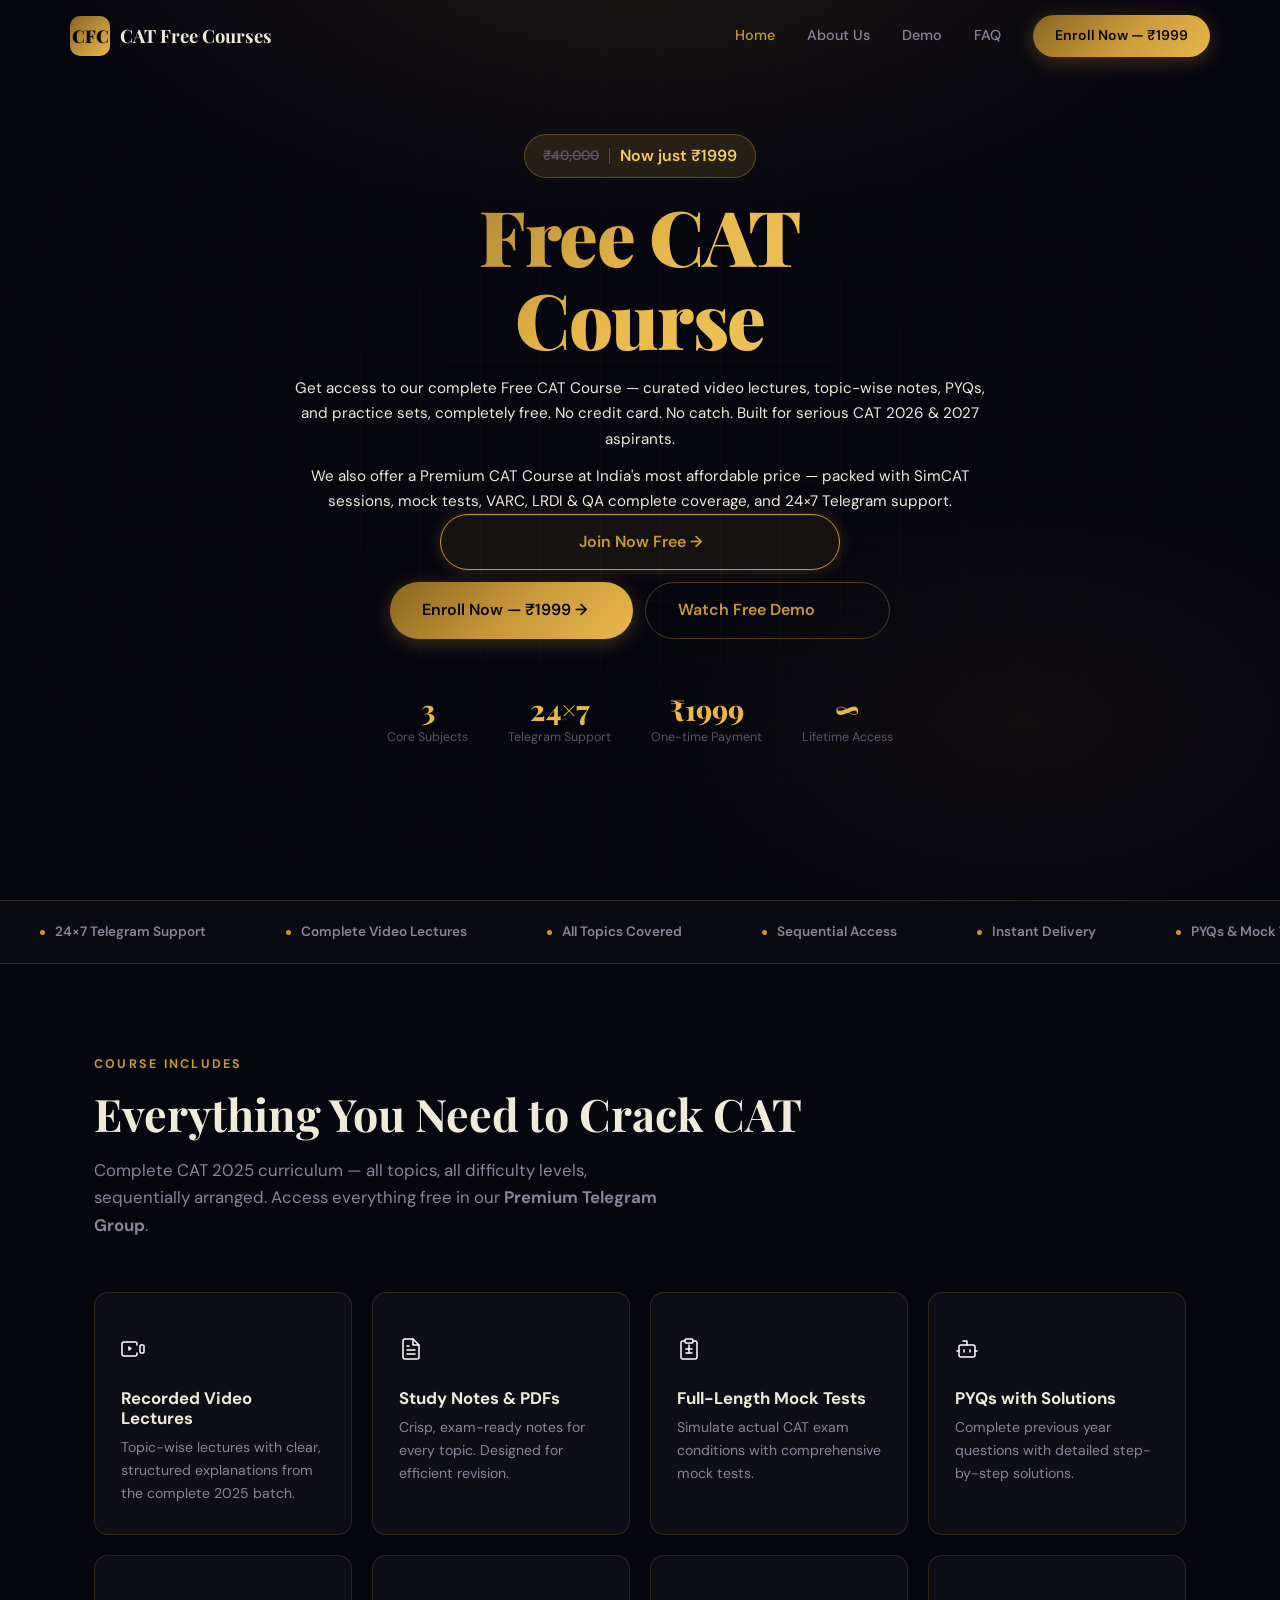
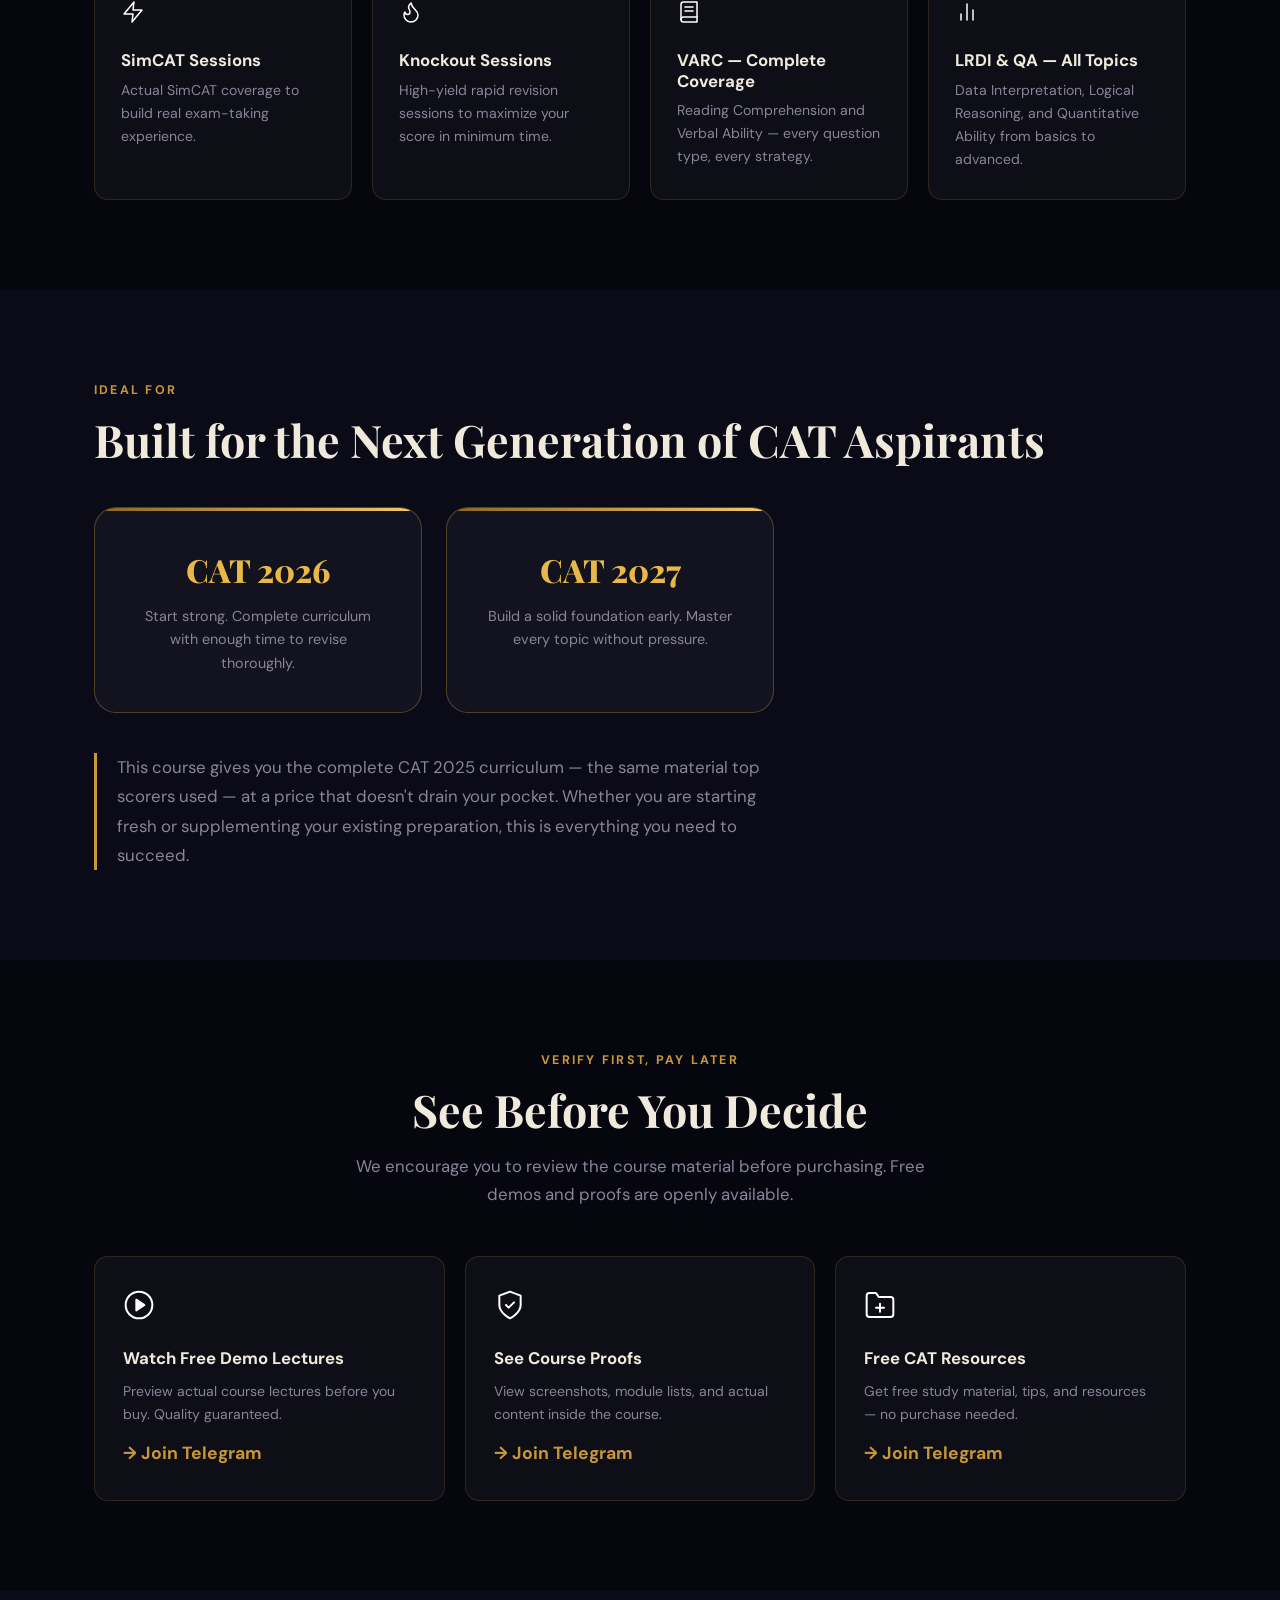
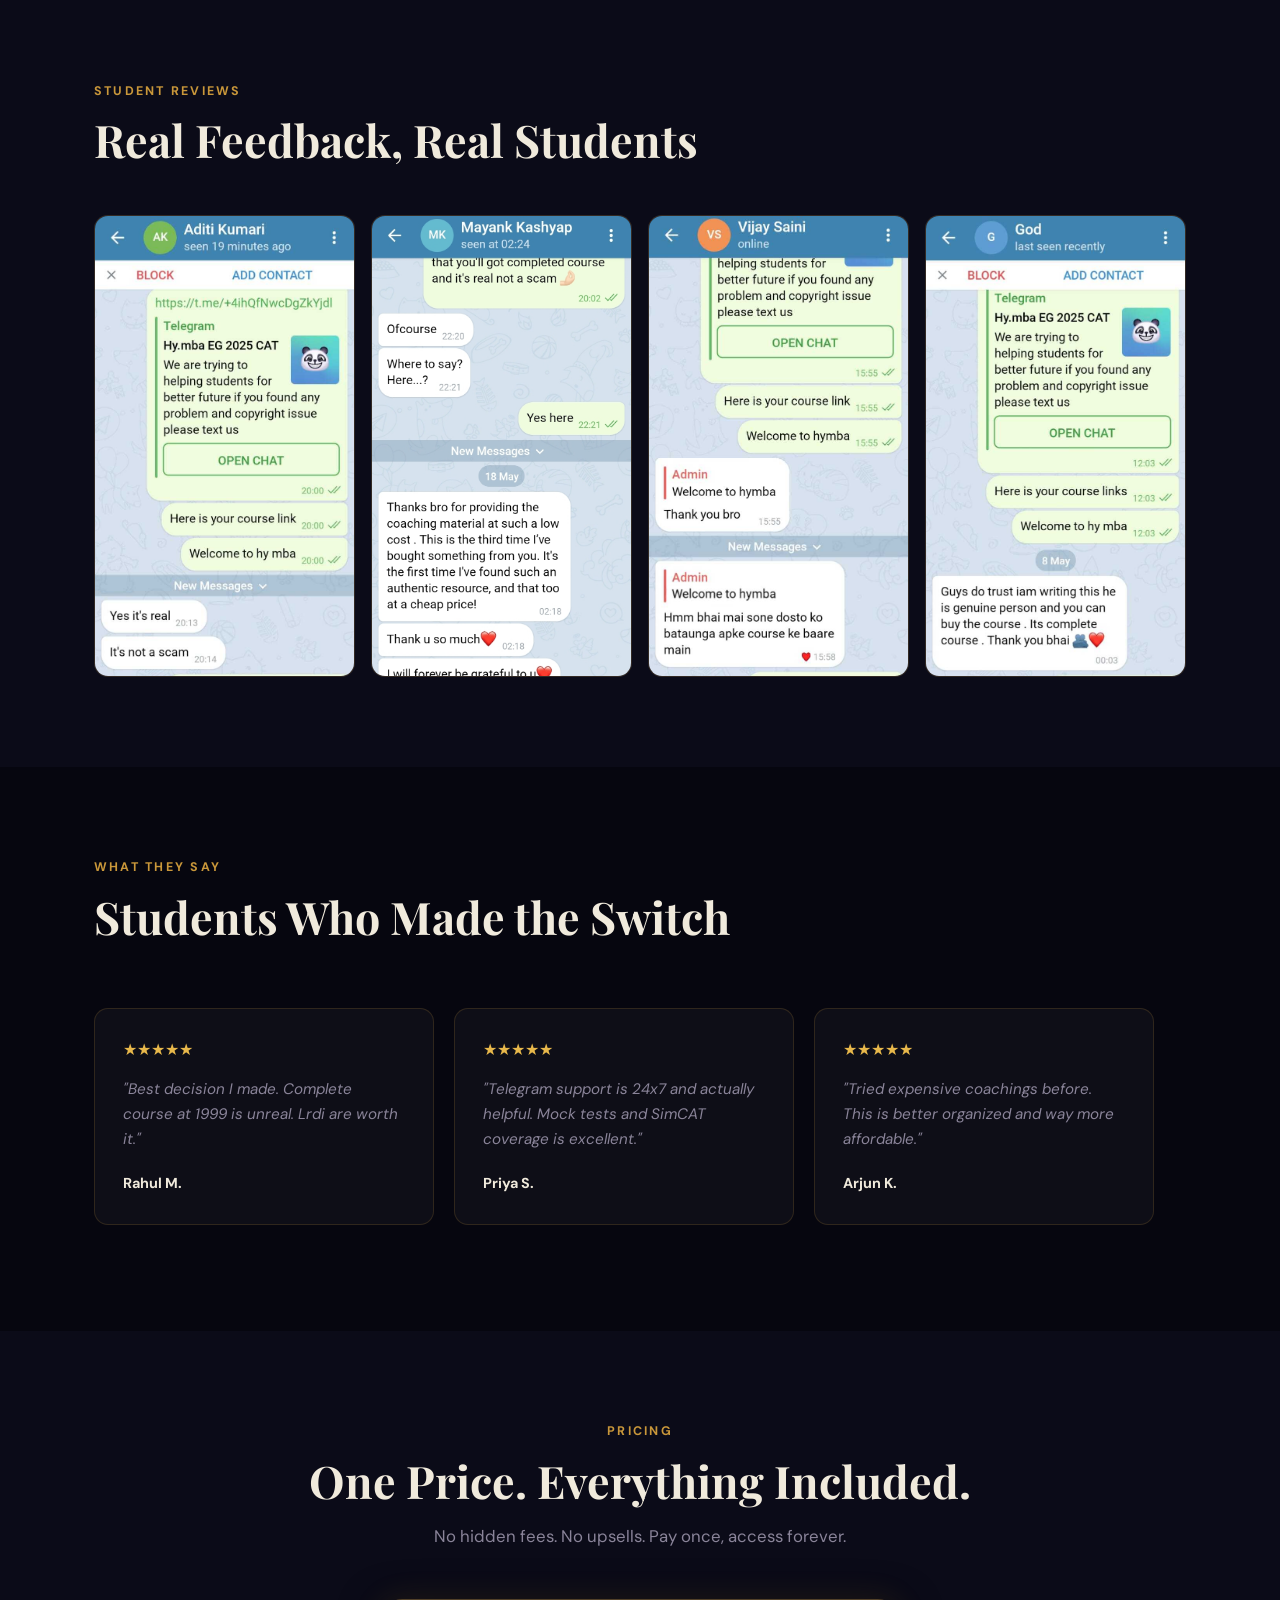
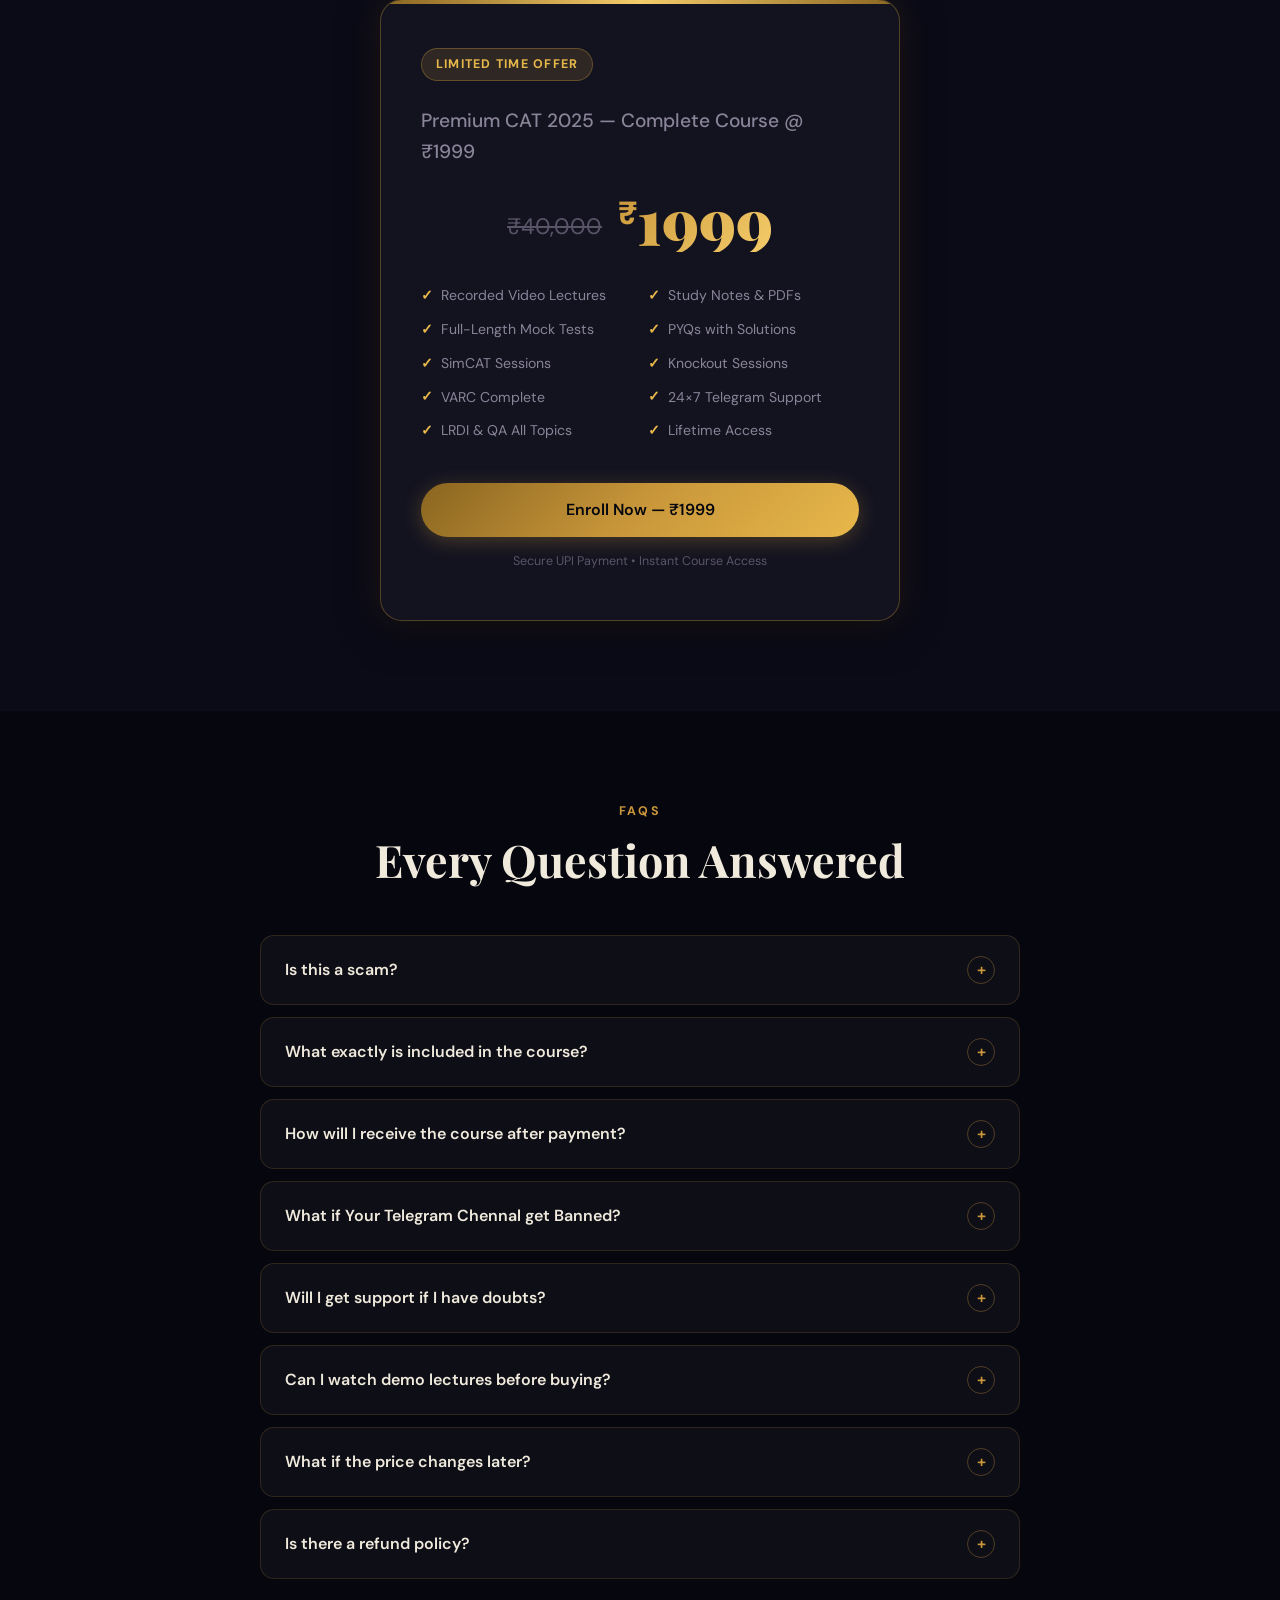
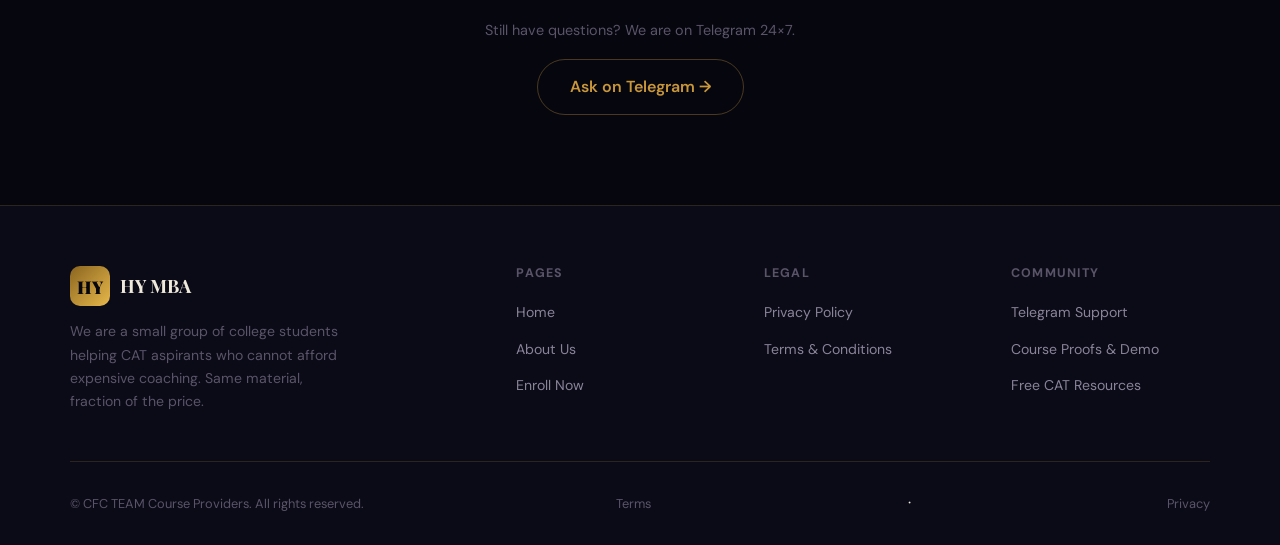
==== index.html @ cfd85786 "Fix mobile hero - center caption, add glow to Join button, fix cutoff - Center hero caption (Free CA" ====
<!DOCTYPE html>
<html lang="en">
<head>
  <meta charset="UTF-8">
  <meta name="viewport" content="width=device-width, initial-scale=1.0">
  <title>CAT Course — India's Most Affordable Elite CAT Prep</title>
  <meta name="description" content="Get the complete CAT 2025 course at just ₹1999. Best for CAT 2026 & 2027 aspirants. VARC, LRDI, QA, Mocks, SimCAT, PYQs — all included. 24×7 Telegram support.">
  <link rel="preconnect" href="https://fonts.googleapis.com">
  <link rel="preconnect" href="https://fonts.gstatic.com" crossorigin>
  <link href="https://fonts.googleapis.com/css2?family=DM+Sans:ital,opsz,wght@0,9..40,400;0,9..40,500;0,9..40,600;0,9..40,700;1,9..40,400&family=Playfair+Display:wght@400;600;700;800;900&display=swap" rel="stylesheet">
  <link rel="stylesheet" href="style.css">
  <script src="config.js"></script>
</head>
<body>

<!-- ===== HEADER ===== -->
<header id="site-header">
  <div class="header-inner">
    <a href="index.html" class="logo">
      <div class="logo-mark">CFC</div>
      <span class="logo-text">CAT Free Courses</span>
    </a>
    <nav class="site-nav">
      <a href="index.html" class="nav-link active">Home</a>
      <a href="about.html" class="nav-link">About Us</a>
      <a href="index.html#demo" class="nav-link">Demo</a>
      <a href="index.html#faq" class="nav-link">FAQ</a>
      <a href="checkout.html" class="btn btn-primary nav-enroll">Enroll Now — ₹1999</a>
    </nav>
    <div class="hamburger" id="hamburger">
      <span></span><span></span><span></span>
    </div>
  </div>
</header>

<!-- Mobile Menu -->
<div class="mobile-menu" id="mobile-menu">
  <a href="index.html" class="nav-link">Home</a>
  <a href="about.html" class="nav-link">About Us</a>
  <a href="index.html#demo" class="nav-link">Demo</a>
  <a href="index.html#faq" class="nav-link">FAQ</a>
  <a href="checkout.html" class="btn btn-primary" style="margin-top:8px">Enroll Now — ₹1999</a>
</div>

<!-- ===== HERO ===== -->
<section class="hero">
  <div class="hero-bg"></div>
  <div class="hero-grid"></div>
  <div class="container">
    <div class="hero-content">
      <div class="hero-badge">
        <span class="original">₹40,000</span>
        <span class="divider"></span>
        <span class="current">Now just ₹1999</span>
      </div>
      <h1 class="hero-title gold-text">Free CAT<br>Course</h1>
      <p class="hero-sub" style="max-width: 700px;">
        Get access to our complete Free CAT Course — curated video lectures, topic-wise notes, PYQs, and practice sets, completely free. No credit card. No catch. Built for serious CAT 2026 & 2027 aspirants.
      </p>
      <p class="hero-sub" style="margin-top: 12px; font-size: 0.95rem; max-width: 700px;">
        We also offer a Premium CAT Course at India's most affordable price — packed with SimCAT sessions, mock tests, VARC, LRDI & QA complete coverage, and 24×7 Telegram support.
      </p>
      <div class="hero-ctas" style="display: flex; flex-direction: column; gap: 12px; align-items: center;">
        <a href="https://t.me/freecatresourses" class="btn btn-ghost btn-large glow" style="width: 100%; max-width: 400px; display: block; text-align: center;">Join Now Free →</a>
        <div style="display: flex; gap: 12px; width: 100%; max-width: 500px; justify-content: center;">
          <a href="checkout.html" class="btn btn-primary" style="flex: 1; text-align: center;">Enroll Now — ₹1999 →</a>
          <a href="#demo" class="btn btn-ghost" style="flex: 1; text-align: center;">Watch Free Demo</a>
        </div>
      </div>
      <div class="hero-stats">
        <div class="stat-item">
          <span class="stat-num">3</span>
          <span class="stat-label">Core Subjects</span>
        </div>
        <div class="stat-item">
          <span class="stat-num">24×7</span>
          <span class="stat-label">Telegram Support</span>
        </div>
        <div class="stat-item">
          <span class="stat-num">₹1999</span>
          <span class="stat-label">One-time Payment</span>
        </div>
        <div class="stat-item">
          <span class="stat-num">∞</span>
          <span class="stat-label">Lifetime Access</span>
        </div>
      </div>
    </div>
  </div>
</section>

<!-- ===== TRUST BAR ===== -->
<div class="trust-bar">
  <div class="trust-track" id="trust-track">
    <!-- Filled by JS -->
  </div>
</div>

<!-- ===== WHAT YOU GET ===== -->
<section id="includes">
  <div class="container">
    <span class="section-eyebrow">Course Includes</span>
    <h2 class="section-title">Everything You Need to Crack CAT</h2>
    <p class="section-sub">Complete CAT 2025 curriculum — all topics, all difficulty levels, sequentially arranged. Access everything free in our <strong>Premium Telegram Group</strong>.</p>
    <div class="features-grid reveal">
      <div class="feature-card">
        <span class="feature-icon"><svg width="24" height="24" viewBox="0 0 24 24" fill="none" stroke="white" stroke-width="1.5" stroke-linecap="round" stroke-linejoin="round" style="vertical-align: middle; margin-right: 12px; margin-bottom: 2px;">
  <path d="M16 16v1a2 2 0 0 1-2 2H3a2 2 0 0 1-2-2V7a2 2 0 0 1 2-2h11a2 2 0 0 1 2 2v1" />
  <path d="M10 11.5 8 10V13L10 11.5Z" fill="white"/>
  <rect x="19" y="8" width="4" height="8" rx="1" fill="none" stroke="white" stroke-width="1.5"/>
</svg></span>
        <h3>Recorded Video Lectures</h3>
        <p>Topic-wise lectures with clear, structured explanations from the complete 2025 batch.</p>
      </div>
      <div class="feature-card">
        <span class="feature-icon"><svg width="24" height="24" viewBox="0 0 24 24" fill="none" stroke="white" stroke-width="1.5" stroke-linecap="round" stroke-linejoin="round" style="vertical-align: middle; margin-right: 12px; margin-bottom: 2px;">
  <path d="M14 2H6a2 2 0 0 0-2 2v16a2 2 0 0 0 2 2h12a2 2 0 0 0 2-2V8z" />
  <polyline points="14 2 14 8 20 8" />
  <line x1="16" y1="13" x2="8" y2="13" />
  <line x1="16" y1="17" x2="8" y2="17" />
  <polyline points="10 9 9 9 8 9" />
</svg></span>
        <h3>Study Notes & PDFs</h3>
        <p>Crisp, exam-ready notes for every topic. Designed for efficient revision.</p>
      </div>
      <div class="feature-card">
        <span class="feature-icon"><svg width="24" height="24" viewBox="0 0 24 24" fill="none" stroke="white" stroke-width="1.5" stroke-linecap="round" stroke-linejoin="round" style="vertical-align: middle; margin-right: 12px; margin-bottom: 2px;">
  <rect x="8" y="2" width="8" height="4" rx="1" stroke-width="1.5"/>
  <path d="M16 4h2a2 2 0 0 1 2 2v14a2 2 0 0 1-2 2H6a2 2 0 0 1-2-2V6a2 2 0 0 1 2-2h2" stroke-width="1.5"/>
  <path d="M9 12h6" stroke-width="1.5"/>
  <path d="M9 16h6" stroke-width="1.5"/>
  <path d="M12 8v8" stroke-width="1.5"/>
</svg></span>
        <h3>Full-Length Mock Tests</h3>
        <p>Simulate actual CAT exam conditions with comprehensive mock tests.</p>
      </div>
      <div class="feature-card">
        <span class="feature-icon"><svg width="24" height="24" viewBox="0 0 24 24" fill="none" stroke="white" stroke-width="1.5" stroke-linecap="round" stroke-linejoin="round" style="vertical-align: middle; margin-right: 12px; margin-bottom: 2px;">
  <path d="M12 8V4H8" />
  <rect width="16" height="12" x="4" y="8" rx="2" />
  <path d="M2 14h2" />
  <path d="M20 14h2" />
  <path d="M15 13v2" />
  <path d="M9 13v2" />
</svg></span>
        <h3>PYQs with Solutions</h3>
        <p>Complete previous year questions with detailed step-by-step solutions.</p>
      </div>
      <div class="feature-card">
        <span class="feature-icon"><svg width="24" height="24" viewBox="0 0 24 24" fill="none" stroke="white" stroke-width="1.5" stroke-linecap="round" stroke-linejoin="round" style="vertical-align: middle; margin-right: 12px; margin-bottom: 2px;">
  <path d="M13 2L3 14h9l-1 8 10-12h-9l1-8z" />
</svg></span>
        <h3>SimCAT Sessions</h3>
        <p>Actual SimCAT coverage to build real exam-taking experience.</p>
      </div>
      <div class="feature-card">
        <span class="feature-icon"><svg width="24" height="24" viewBox="0 0 24 24" fill="none" stroke="white" stroke-width="1.5" stroke-linecap="round" stroke-linejoin="round" style="vertical-align: middle; margin-right: 12px; margin-bottom: 2px;">
  <path d="M8.5 14.5A2.5 2.5 0 0 0 11 12c0-1.38-.5-2-1-3-1.072-2.143-.224-4.054 2-6 .5 2.5 2 4.5 4 6.5 2 2 3 3.5 3 5.5a7 7 0 1 1-14 0c0-1.153.433-2.294 1-3a2.5 2.5 0 0 0 2.5 2.5z" />
</svg></span>
        <h3>Knockout Sessions</h3>
        <p>High-yield rapid revision sessions to maximize your score in minimum time.</p>
      </div>
      <div class="feature-card">
        <span class="feature-icon"><svg width="24" height="24" viewBox="0 0 24 24" fill="none" stroke="white" stroke-width="1.5" stroke-linecap="round" stroke-linejoin="round" style="vertical-align: middle; margin-right: 12px; margin-bottom: 2px;">
  <path d="M4 19.5A2.5 2.5 0 0 1 6.5 17H20" />
  <path d="M6.5 2H20v20H6.5A2.5 2.5 0 0 1 4 19.5v-15A2.5 2.5 0 0 1 6.5 2z" />
  <path d="M8 7h8" />
  <path d="M8 11h8" />
</svg></span>
        <h3>VARC — Complete Coverage</h3>
        <p>Reading Comprehension and Verbal Ability — every question type, every strategy.</p>
      </div>
      <div class="feature-card">
        <span class="feature-icon"><svg width="24" height="24" viewBox="0 0 24 24" fill="none" stroke="white" stroke-width="1.5" stroke-linecap="round" stroke-linejoin="round" style="vertical-align: middle; margin-right: 12px; margin-bottom: 2px;">
  <line x1="18" y1="20" x2="18" y2="10" />
  <line x1="12" y1="20" x2="12" y2="4" />
  <line x1="6" y1="20" x2="6" y2="14" />
</svg></span>
        <h3>LRDI & QA — All Topics</h3>
        <p>Data Interpretation, Logical Reasoning, and Quantitative Ability from basics to advanced.</p>
      </div>
    </div>
  </div>
</section>

<!-- ===== WHO IS THIS FOR ===== -->
<section id="who" style="background: var(--bg-secondary);">
  <div class="container">
    <span class="section-eyebrow">Ideal For</span>
    <h2 class="section-title">Built for the Next Generation of CAT Aspirants</h2>
    <div class="target-cards reveal">
      <div class="target-card">
        <span class="target-year">CAT 2026</span>
        <p>Start strong. Complete curriculum with enough time to revise thoroughly.</p>
      </div>
      <div class="target-card">
        <span class="target-year">CAT 2027</span>
        <p>Build a solid foundation early. Master every topic without pressure.</p>
      </div>
    </div>
    <p class="target-note">
      This course gives you the complete CAT 2025 curriculum — the same material top scorers used — at a price that doesn't drain your pocket. Whether you are starting fresh or supplementing your existing preparation, this is everything you need to succeed.
    </p>
  </div>
</section>

<!-- ===== DEMO & PROOF ===== -->
<section id="demo">
  <div class="container">
    <div class="section-center">
      <span class="section-eyebrow">Verify First, Pay Later</span>
      <h2 class="section-title">See Before You Decide</h2>
      <p class="section-sub">We encourage you to review the course material before purchasing. Free demos and proofs are openly available.</p>
    </div>
    <div class="demo-grid reveal" id="demo-grid">
      <!-- Filled by JS -->
    </div>
  </div>
</section>

<!-- ===== STUDENT REVIEWS (SCREENSHOTS) ===== -->
<section id="reviews" style="background: var(--bg-secondary);">
  <div class="container">
    <span class="section-eyebrow">Student Reviews</span>
    <h2 class="section-title">Real Feedback, Real Students</h2>
    <div class="reviews-grid" id="reviews-grid">
      <!-- Filled by JS -->
    </div>
  </div>
</section>

<!-- ===== TESTIMONIALS ===== -->
<section id="testimonials">
  <div class="container">
    <span class="section-eyebrow">What They Say</span>
    <h2 class="section-title">Students Who Made the Switch</h2>
    <div class="testimonials-scroll" id="testimonials-scroll">
      <!-- Filled by JS -->
    </div>
  </div>
</section>

<!-- ===== PRICING ===== -->
<section id="pricing" style="background: var(--bg-secondary);">
  <div class="container">
    <div class="section-center">
      <span class="section-eyebrow">Pricing</span>
      <h2 class="section-title">One Price. Everything Included.</h2>
      <p class="section-sub">No hidden fees. No upsells. Pay once, access forever.</p>
    </div>
    <div class="pricing-wrap reveal">
      <div class="pricing-card">
        <div class="pricing-badge-top">Limited Time Offer</div>
        <p class="pricing-name">Premium CAT 2025 — Complete Course @ ₹1999</p>
        <div class="price-block">
          <span class="price-original">₹40,000</span>
          <span class="price-current"><span class="price-sup">₹</span>1999</span>
        </div>
        <ul class="pricing-checklist">
          <li><span class="check-icon">✓</span> Recorded Video Lectures</li>
          <li><span class="check-icon">✓</span> Study Notes & PDFs</li>
          <li><span class="check-icon">✓</span> Full-Length Mock Tests</li>
          <li><span class="check-icon">✓</span> PYQs with Solutions</li>
          <li><span class="check-icon">✓</span> SimCAT Sessions</li>
          <li><span class="check-icon">✓</span> Knockout Sessions</li>
          <li><span class="check-icon">✓</span> VARC Complete</li>
          <li><span class="check-icon">✓</span> 24×7 Telegram Support</li>
          <li><span class="check-icon">✓</span> LRDI & QA All Topics</li>
          <li><span class="check-icon">✓</span> Lifetime Access</li>
        </ul>
        <a href="checkout.html" class="btn btn-primary btn-full" style="margin-top:8px;">Enroll Now — ₹1999</a>
        <p style="font-size:0.78rem;color:var(--text-muted);text-align:center;margin-top:14px;">Secure UPI Payment • Instant Course Access</p>
      </div>
    </div>
  </div>
</section>

<!-- ===== FAQs ===== -->
<section id="faq">
  <div class="container">
    <div class="section-center" style="margin-bottom:0">
      <span class="section-eyebrow">FAQs</span>
      <h2 class="section-title">Every Question Answered</h2>
    </div>
    <div class="faq-list" id="faq-list">
      <!-- Filled by JS -->
    </div>
    <div style="text-align:center;margin-top:40px;">
      <p style="color:var(--text-muted);font-size:0.9rem;margin-bottom:16px;">Still have questions? We are on Telegram 24×7.</p>
      <a href="" id="footer-tg-link" class="btn btn-ghost">Ask on Telegram →</a>
    </div>
  </div>
</section>

<!-- ===== FOOTER ===== -->
<footer id="site-footer">
  <div class="footer-inner">
    <div class="footer-grid">
      <div class="footer-brand">
        <a href="index.html" class="logo" style="margin-bottom:14px;">
          <div class="logo-mark">HY</div>
          <span class="logo-text">HY MBA</span>
        </a>
        <p>We are a small group of college students helping CAT aspirants who cannot afford expensive coaching. Same material, fraction of the price.</p>
      </div>
      <div class="footer-col">
        <h4>Pages</h4>
        <ul>
          <li><a href="index.html">Home</a></li>
          <li><a href="about.html">About Us</a></li>
          <li><a href="checkout.html">Enroll Now</a></li>
        </ul>
      </div>
      <div class="footer-col">
        <h4>Legal</h4>
        <ul>
          <li><a href="privacy.html">Privacy Policy</a></li>
          <li><a href="terms.html">Terms & Conditions</a></li>
        </ul>
      </div>
      <div class="footer-col">
        <h4>Community</h4>
        <ul>
          <li><a id="f-tg-main" href="#">Telegram Support</a></li>
          <li><a id="f-tg-demo" href="#">Course Proofs & Demo</a></li>
          <li><a id="f-tg-free" href="#">Free CAT Resources</a></li>
        </ul>
      </div>
    </div>
    <div class="footer-bottom">
      <p>© CFC TEAM Course Providers. All rights reserved.</p>
      <a href="terms.html">Terms</a> &nbsp;·&nbsp; <a href="privacy.html">Privacy</a>
    </div>
  </div>
</footer>

<script>
// ===== HEADER SCROLL =====
const header = document.getElementById('site-header');
window.addEventListener('scroll', () => {
  header.classList.toggle('scrolled', window.scrollY > 40);
});

// ===== HAMBURGER =====
const hamburger = document.getElementById('hamburger');
const mobileMenu = document.getElementById('mobile-menu');
hamburger.addEventListener('click', () => {
  mobileMenu.classList.toggle('open');
});
mobileMenu.querySelectorAll('a').forEach(a => {
  a.addEventListener('click', () => mobileMenu.classList.remove('open'));
});

// ===== TRUST BAR =====
const trustItems = [
  '24×7 Telegram Support',
  'Complete Video Lectures',
  'All Topics Covered',
  'Sequential Access',
  'Instant Delivery',
  'PYQs & Mock Tests',
  'SimCAT & Knockout Sessions',
  'VARC + LRDI + QA',
  'Lifetime Access'
];
const track = document.getElementById('trust-track');
const doubled = [...trustItems, ...trustItems];
doubled.forEach(t => {
  const el = document.createElement('div');
  el.className = 'trust-item';
  el.innerHTML = `<span class="dot"></span>${t}`;
  track.appendChild(el);
});

// ===== DEMO CARDS =====
const demoData = [
  { icon: `<svg width="32" height="32" viewBox="0 0 24 24" fill="none" stroke="white" stroke-width="1.5" stroke-linecap="round" stroke-linejoin="round" style="display: block; margin: 0 auto 15px;">
             <circle cx="12" cy="12" r="10" />
             <polygon points="10 8 16 12 10 16 10 8" fill="white" />
           </svg>`, title: 'Watch Free Demo Lectures', desc: 'Preview actual course lectures before you buy. Quality guaranteed.', link: CONFIG.links.telegram_demo_proofs },
  { icon: `<svg width="32" height="32" viewBox="0 0 24 24" fill="none" stroke="white" stroke-width="1.5" stroke-linecap="round" stroke-linejoin="round" style="display: block; margin: 0 auto 15px;">
             <path d="M12 22s8-4 8-10V5l-8-3-8 3v7c0 6 8 10 8 10z" />
             <path d="m9 12 2 2 4-4" />
           </svg>`, title: 'See Course Proofs', desc: 'View screenshots, module lists, and actual content inside the course.', link: CONFIG.links.telegram_demo_proofs },
  { icon: `<svg width="32" height="32" viewBox="0 0 24 24" fill="none" stroke="white" stroke-width="1.5" stroke-linecap="round" stroke-linejoin="round" style="display: block; margin: 0 auto 15px;">
             <path d="M22 19a2 2 0 0 1-2 2H4a2 2 0 0 1-2-2V5a2 2 0 0 1 2-2h5l2 3h9a2 2 0 0 1 2 2z" />
             <line x1="12" y1="11" x2="12" y2="17" />
             <line x1="9" y1="14" x2="15" y2="14" />
           </svg>`, title: 'Free CAT Resources', desc: 'Get free study material, tips, and resources — no purchase needed.', link: CONFIG.links.free_resources }
];
const demoGrid = document.getElementById('demo-grid');
demoData.forEach(d => {
  const el = document.createElement('a');
  el.className = 'demo-card';
  el.href = d.link;
  el.target = '_blank';
  el.rel = 'noopener';
  el.innerHTML = `
    <span class="demo-icon">${d.icon}</span>
    <h3>${d.title}</h3>
    <p>${d.desc}</p>
    <span class="demo-arrow">→ Join Telegram</span>
  `;
  demoGrid.appendChild(el);
});

// ===== REVIEW SCREENSHOTS =====
const reviewsGrid = document.getElementById('reviews-grid');
if (CONFIG.review_images && CONFIG.review_images.length > 0) {
  CONFIG.review_images.forEach((img, i) => {
    const card = document.createElement('div');
    card.className = 'review-card';
    card.innerHTML = `
      <img src="${CONFIG.reviews_folder}${img}" alt="Student Review ${i+1}" loading="lazy">
      <div class="review-meta">
        <span>${CONFIG.testimonials[i] ? CONFIG.testimonials[i].name : 'Student'}</span>
        <span class="stars">★★★★★</span>
      </div>
    `;
    reviewsGrid.appendChild(card);
  });
} else {
  reviewsGrid.innerHTML = `
    <div class="reviews-placeholder">
      <p style="font-size:2rem;margin-bottom:12px;">📸</p>
      <p>Student reviews coming soon.</p>
      <p style="margin-top:8px;">Check our <a href="${CONFIG.links.telegram_main}" target="_blank">Telegram channel</a> for live feedback.</p>
    </div>
  `;
}

// ===== TESTIMONIALS =====
const tScroll = document.getElementById('testimonials-scroll');
CONFIG.testimonials.forEach(t => {
  const stars = '★'.repeat(t.stars) + '☆'.repeat(5 - t.stars);
  const card = document.createElement('div');
  card.className = 'testimonial-card';
  card.innerHTML = `
    <div class="t-stars">${stars}</div>
    <p class="t-text">"${t.text}"</p>
    <p class="t-name">${t.name}</p>
  `;
  tScroll.appendChild(card);
});

// ===== FAQs =====
const faqList = document.getElementById('faq-list');
CONFIG.faqs.forEach(f => {
  const item = document.createElement('div');
  item.className = 'faq-item reveal';
  item.innerHTML = `
    <div class="faq-q">
      <span>${f.q}</span>
      <span class="faq-toggle">+</span>
    </div>
    <div class="faq-a"><div class="faq-a-inner">${f.a}</div></div>
  `;
  item.querySelector('.faq-q').addEventListener('click', () => {
    const wasOpen = item.classList.contains('open');
    document.querySelectorAll('.faq-item').forEach(i => i.classList.remove('open'));
    if (!wasOpen) item.classList.add('open');
  });
  faqList.appendChild(item);
});

// ===== LINKS FROM CONFIG =====
document.getElementById('footer-tg-link').href = CONFIG.links.telegram_admin;
document.getElementById('f-tg-main').href = CONFIG.links.telegram_admin;
document.getElementById('f-tg-demo').href = CONFIG.links.telegram_demo_proofs;
document.getElementById('f-tg-free').href = CONFIG.links.free_resources;

// ===== SCROLL REVEAL =====
const observer = new IntersectionObserver(entries => {
  entries.forEach(e => { if (e.isIntersecting) e.target.classList.add('visible'); });
}, { threshold: 0.1 });
document.querySelectorAll('.reveal').forEach(el => observer.observe(el));
</script>
</body>
</html>
---- style.css ----
/* ============================================
   ELITES GRID CAT COURSE - PREMIUM STYLESHEET
   ============================================ */

/* --- DESIGN TOKENS --- */
:root {
  --bg-primary: #06060f;
  --bg-secondary: #0b0b18;
  --bg-card: rgba(255, 255, 255, 0.035);
  --bg-card-hover: rgba(255, 255, 255, 0.06);
  --gold: #c9973a;
  --gold-light: #e8b84b;
  --gold-bright: #f5cc6a;
  --gold-dark: #8a6520;
  --gold-dim: rgba(201, 151, 58, 0.15);
  --text-primary: #f0eadc;
  --text-secondary: #8a8499;
  --text-muted: #5a5468;
  --border: rgba(201, 151, 58, 0.18);
  --border-strong: rgba(201, 151, 58, 0.35);
  --success: #4ade80;
  --danger: #f87171;
  --radius: 14px;
  --radius-sm: 8px;
  --radius-lg: 22px;
  --shadow: 0 8px 40px rgba(0, 0, 0, 0.5);
  --shadow-gold: 0 0 30px rgba(201, 151, 58, 0.15);
  --transition: all 0.3s cubic-bezier(0.4, 0, 0.2, 1);
}

/* --- RESET & BASE --- */
*, *::before, *::after { box-sizing: border-box; margin: 0; padding: 0; }

html { scroll-behavior: smooth; font-size: 16px; overflow-x: hidden; max-width: 100%; }

body {
  font-family: 'DM Sans', sans-serif;
  background-color: var(--bg-primary);
  color: var(--text-primary);
  line-height: 1.65;
  min-height: 100vh;
  overflow-x: hidden;
  max-width: 100%;
}

a { color: var(--gold); text-decoration: none; transition: var(--transition); }
a:hover { color: var(--gold-bright); }

img { max-width: 100%; height: auto; display: block; }

ul { list-style: none; }

/* --- TYPOGRAPHY --- */
h1, h2, h3, h4 {
  font-family: 'Playfair Display', serif;
  line-height: 1.2;
  color: var(--text-primary);
}

h1 { font-size: clamp(1.8rem, 5vw, 4.5rem); font-weight: 800; }
h2 { font-size: clamp(1.8rem, 4vw, 3rem); font-weight: 700; }
h3 { font-size: clamp(1.2rem, 2.5vw, 1.6rem); font-weight: 600; }

.gold-text {
  background: linear-gradient(135deg, var(--gold-dark), var(--gold-light), var(--gold-bright));
  -webkit-background-clip: text;
  -webkit-text-fill-color: transparent;
  background-clip: text;
}

/* --- LAYOUT --- */
.container {
  max-width: 1140px;
  margin: 0 auto;
  padding: 0 24px;
}

section { padding: 90px 0; }

/* --- BUTTONS --- */
.btn {
  display: inline-flex;
  align-items: center;
  gap: 8px;
  padding: 14px 32px;
  border-radius: 50px;
  font-family: 'DM Sans', sans-serif;
  font-size: 1rem;
  font-weight: 600;
  cursor: pointer;
  border: none;
  transition: var(--transition);
  text-decoration: none;
  white-space: nowrap;
}

.btn-primary {
  background: linear-gradient(135deg, var(--gold-dark), var(--gold), var(--gold-light));
  color: #06060f;
  box-shadow: 0 4px 20px rgba(201, 151, 58, 0.3);
}
.btn-primary:hover {
  transform: translateY(-2px);
  box-shadow: 0 8px 30px rgba(201, 151, 58, 0.5);
  color: #06060f;
}

.btn-ghost {
  background: transparent;
  color: var(--gold);
  border: 1.5px solid var(--border-strong);
}
.btn-ghost:hover {
  background: var(--gold-dim);
  border-color: var(--gold);
  color: var(--gold-light);
  transform: translateY(-2px);
}

.btn-ghost.glow {
  background: rgba(201, 151, 58, 0.08);
  border: 1.5px solid var(--gold);
  box-shadow: 0 0 15px rgba(201, 151, 58, 0.25);
}
.btn-ghost.glow:hover {
  background: rgba(201, 151, 58, 0.15);
  box-shadow: 0 0 25px rgba(201, 151, 58, 0.4);
  transform: translateY(-2px);
}

.btn-full { width: 100%; justify-content: center; }

/* --- GLASS CARD --- */
.glass {
  background: var(--bg-card);
  border: 1px solid var(--border);
  backdrop-filter: blur(12px);
  -webkit-backdrop-filter: blur(12px);
  border-radius: var(--radius);
  transition: var(--transition);
}
.glass:hover {
  background: var(--bg-card-hover);
  border-color: var(--border-strong);
  box-shadow: var(--shadow-gold);
}

/* --- SECTION LABELS --- */
.section-eyebrow {
  font-size: 0.78rem;
  font-weight: 700;
  letter-spacing: 0.18em;
  text-transform: uppercase;
  color: var(--gold);
  margin-bottom: 12px;
  display: block;
}

.section-title {
  font-family: 'Playfair Display', serif;
  font-size: clamp(1.8rem, 4vw, 2.8rem);
  font-weight: 700;
  margin-bottom: 16px;
  color: var(--text-primary);
}

.section-sub {
  font-size: 1.05rem;
  color: var(--text-secondary);
  max-width: 580px;
}

.section-center { text-align: center; }
.section-center .section-sub { margin: 0 auto; }

/* ============ HEADER ============ */
#site-header {
  position: fixed;
  top: 0; left: 0; right: 0;
  z-index: 1000;
  padding: 0 24px;
  transition: var(--transition);
}

#site-header.scrolled {
  background: rgba(6, 6, 15, 0.92);
  backdrop-filter: blur(20px);
  border-bottom: 1px solid var(--border);
  padding: 0 24px;
}

.header-inner {
  max-width: 1140px;
  margin: 0 auto;
  display: flex;
  align-items: center;
  justify-content: space-between;
  height: 72px;
}

.logo {
  display: flex;
  align-items: center;
  gap: 10px;
  text-decoration: none;
}

.logo-mark {
  width: 40px;
  height: 40px;
  background: linear-gradient(135deg, var(--gold-dark), var(--gold-light));
  border-radius: 10px;
  display: flex;
  align-items: center;
  justify-content: center;
  font-family: 'Playfair Display', serif;
  font-weight: 900;
  font-size: 1.1rem;
  color: #06060f;
  flex-shrink: 0;
}

.logo-text {
  font-family: 'Playfair Display', serif;
  font-size: 1.15rem;
  font-weight: 700;
  color: var(--text-primary);
}

.site-nav {
  display: flex;
  align-items: center;
  gap: 32px;
}

.nav-link {
  font-size: 0.9rem;
  font-weight: 500;
  color: var(--text-secondary);
  transition: var(--transition);
}
.nav-link:hover { color: var(--text-primary); }
.nav-link.active { color: var(--gold); }

.nav-enroll {
  padding: 9px 22px;
  font-size: 0.88rem;
}

.hamburger {
  display: none;
  flex-direction: column;
  gap: 5px;
  cursor: pointer;
  padding: 4px;
}
.hamburger span {
  display: block;
  width: 24px;
  height: 2px;
  background: var(--text-primary);
  border-radius: 2px;
  transition: var(--transition);
}

.mobile-menu {
  display: none;
  position: fixed;
  inset: 72px 0 0 0;
  background: rgba(6, 6, 15, 0.98);
  backdrop-filter: blur(20px);
  z-index: 999;
  flex-direction: column;
  align-items: center;
  justify-content: center;
  gap: 32px;
}
.mobile-menu.open { display: flex; }
.mobile-menu .nav-link {
  font-size: 1.4rem;
  font-family: 'Playfair Display', serif;
  color: var(--text-primary);
}

/* ============ HERO ============ */
.hero {
  min-height: 100vh;
  display: flex;
  align-items: center;
  position: relative;
  overflow: hidden;
  padding-top: 72px;
}

.hero-bg {
  position: absolute;
  inset: 0;
  background:
    radial-gradient(ellipse 80% 60% at 50% -10%, rgba(201,151,58,0.12) 0%, transparent 60%),
    radial-gradient(ellipse 60% 50% at 80% 80%, rgba(201,151,58,0.06) 0%, transparent 50%);
}

.hero-grid {
  position: absolute;
  inset: 0;
  background-image:
    linear-gradient(rgba(201,151,58,0.04) 1px, transparent 1px),
    linear-gradient(90deg, rgba(201,151,58,0.04) 1px, transparent 1px);
  background-size: 60px 60px;
  mask-image: radial-gradient(ellipse 70% 70% at 50% 50%, black 20%, transparent 80%);
}

.hero-content {
  position: relative;
  z-index: 2;
  max-width: 760px;
  width: 100%;
  text-align: center;
}

.hero-badge {
  display: inline-flex;
  align-items: center;
  gap: 10px;
  padding: 8px 18px;
  background: var(--gold-dim);
  border: 1px solid var(--border-strong);
  border-radius: 50px;
  margin-bottom: 16px;
  font-size: 0.85rem;
  font-weight: 600;
}

.hero-badge .original { color: var(--text-muted); text-decoration: line-through; }
.hero-badge .current { color: var(--gold-bright); font-size: 1rem; }
.hero-badge .divider { width: 1px; height: 16px; background: var(--border-strong); }

.hero-title {
  font-size: clamp(1.6rem, 6vw, 5.5rem);
  font-weight: 900;
  line-height: 1.08;
  margin-bottom: 16px;
  letter-spacing: -0.02em;
}

.hero-sub {
  font-size: 0.95rem;
  max-width: 100%;
  overflow-wrap: break-word;
  word-wrap: break-word;
}

.hero-sub strong { color: var(--gold); font-weight: 600; }

.hero-ctas {
  display: flex;
  gap: 16px;
  flex-wrap: wrap;
  margin-bottom: 56px;
}

.hero-stats {
  display: flex;
  gap: 40px;
  flex-wrap: wrap;
  justify-content: center;
  align-items: center;
  width: 100%;
}

.stat-item { display: flex; flex-direction: column; align-items: center; text-align: center; }
.stat-num {
  font-family: 'Playfair Display', serif;
  font-size: 1.8rem;
  font-weight: 800;
  color: var(--gold-light);
  line-height: 1;
}
.stat-label { font-size: 0.78rem; color: var(--text-muted); margin-top: 4px; }

/* ============ TRUST BAR ============ */
.trust-bar {
  padding: 20px 0;
  border-top: 1px solid var(--border);
  border-bottom: 1px solid var(--border);
  background: rgba(255,255,255,0.015);
  overflow: hidden;
}

.trust-track {
  display: flex;
  gap: 0;
  animation: scroll-trust 25s linear infinite;
  width: max-content;
}

.trust-item {
  display: flex;
  align-items: center;
  gap: 10px;
  padding: 0 40px;
  font-size: 0.85rem;
  font-weight: 600;
  color: var(--text-secondary);
  white-space: nowrap;
}

.trust-item .dot {
  width: 5px;
  height: 5px;
  border-radius: 50%;
  background: var(--gold);
  flex-shrink: 0;
}

@keyframes scroll-trust {
  0% { transform: translateX(0); }
  100% { transform: translateX(-50%); }
}

/* ============ FEATURES / WHAT YOU GET ============ */
.features-grid {
  display: grid;
  grid-template-columns: repeat(auto-fit, minmax(240px, 1fr));
  gap: 20px;
  margin-top: 52px;
}

.feature-card {
  padding: 28px 26px;
  border-radius: var(--radius);
  background: var(--bg-card);
  border: 1px solid var(--border);
  transition: var(--transition);
}

.feature-card:hover {
  background: var(--bg-card-hover);
  border-color: var(--border-strong);
  transform: translateY(-4px);
  box-shadow: var(--shadow-gold);
}

.feature-icon {
  font-size: 2rem;
  margin-bottom: 14px;
  display: block;
}

.feature-card h3 {
  font-size: 1.05rem;
  font-family: 'DM Sans', sans-serif;
  font-weight: 700;
  color: var(--text-primary);
  margin-bottom: 8px;
}

.feature-card p { font-size: 0.88rem; color: var(--text-secondary); }

/* ============ WHO IS THIS FOR ============ */
.target-section { background: var(--bg-secondary); }

.target-cards {
  display: grid;
  grid-template-columns: 1fr 1fr;
  gap: 24px;
  margin: 40px 0;
  max-width: 680px;
}

.target-card {
  padding: 36px;
  border-radius: var(--radius-lg);
  background: var(--bg-card);
  border: 1px solid var(--border-strong);
  text-align: center;
  position: relative;
  overflow: hidden;
}

.target-card::before {
  content: '';
  position: absolute;
  top: 0; left: 0; right: 0;
  height: 3px;
  background: linear-gradient(90deg, var(--gold-dark), var(--gold-bright));
}

.target-year {
  font-family: 'Playfair Display', serif;
  font-size: 2rem;
  font-weight: 800;
  color: var(--gold-light);
  display: block;
  margin-bottom: 8px;
}

.target-card p { font-size: 0.9rem; color: var(--text-secondary); }

.target-note {
  font-size: 1.05rem;
  color: var(--text-secondary);
  line-height: 1.75;
  max-width: 680px;
  border-left: 3px solid var(--gold);
  padding-left: 20px;
}

/* ============ DEMO & PROOF ============ */
.demo-grid {
  display: grid;
  grid-template-columns: repeat(auto-fit, minmax(260px, 1fr));
  gap: 20px;
  margin-top: 48px;
}

.demo-card {
  padding: 32px 28px;
  border-radius: var(--radius);
  background: var(--bg-card);
  border: 1px solid var(--border);
  display: flex;
  flex-direction: column;
  align-items: flex-start;
  gap: 12px;
  transition: var(--transition);
  text-decoration: none;
}

.demo-card:hover {
  background: var(--gold-dim);
  border-color: var(--gold);
  transform: translateY(-4px);
  box-shadow: var(--shadow-gold);
}

.demo-icon { font-size: 2.2rem; }

.demo-card h3 {
  font-size: 1.05rem;
  font-family: 'DM Sans', sans-serif;
  font-weight: 700;
  color: var(--text-primary);
}

.demo-card p { font-size: 0.875rem; color: var(--text-secondary); }

.demo-arrow {
  margin-top: auto;
  color: var(--gold);
  font-size: 1.1rem;
  font-weight: 700;
}

/* ============ REVIEWS (SCREENSHOT GALLERY) ============ */
.reviews-section { background: var(--bg-secondary); }

.reviews-grid {
  display: grid;
  grid-template-columns: repeat(auto-fill, minmax(220px, 1fr));
  gap: 16px;
  margin-top: 48px;
}

.review-card {
  border-radius: var(--radius);
  overflow: hidden;
  border: 1px solid var(--border);
  background: var(--bg-card);
  transition: var(--transition);
}
.review-card:hover { transform: translateY(-4px); box-shadow: var(--shadow-gold); }

.review-card img {
  width: 100%;
  height: auto;
  aspect-ratio: 9 / 16;
  object-fit: cover;
  object-position: top;
  display: block;
}

.review-meta {
  display: none;
}

.review-meta span { font-size: 0.85rem; color: var(--text-secondary); font-weight: 500; }
.review-meta .stars { color: var(--gold-light); font-size: 0.8rem; }

.reviews-placeholder {
  grid-column: 1 / -1;
  text-align: center;
  padding: 60px 24px;
  border: 2px dashed var(--border);
  border-radius: var(--radius);
  color: var(--text-muted);
}
.reviews-placeholder a { color: var(--gold); }

/* ============ TESTIMONIALS ============ */
.testimonials-scroll {
  display: flex;
  gap: 20px;
  overflow-x: auto;
  padding: 48px 0 16px;
  scrollbar-width: none;
  -ms-overflow-style: none;
}
.testimonials-scroll::-webkit-scrollbar { display: none; }

.testimonial-card {
  min-width: 300px;
  max-width: 340px;
  padding: 28px;
  border-radius: var(--radius);
  background: var(--bg-card);
  border: 1px solid var(--border);
  flex-shrink: 0;
  transition: var(--transition);
}
.testimonial-card:hover { border-color: var(--border-strong); transform: translateY(-3px); }

.t-stars { color: var(--gold-light); font-size: 1rem; margin-bottom: 14px; }

.t-text {
  font-size: 0.95rem;
  color: var(--text-secondary);
  line-height: 1.65;
  margin-bottom: 20px;
  font-style: italic;
}

.t-name {
  font-weight: 700;
  font-size: 0.9rem;
  color: var(--text-primary);
}

/* ============ PRICING ============ */
.pricing-section {
  background: var(--bg-secondary);
  text-align: center;
}

.pricing-wrap {
  max-width: 520px;
  margin: 0 auto;
  margin-top: 48px;
}

.pricing-card {
  padding: 48px 40px;
  border-radius: var(--radius-lg);
  background: var(--bg-card);
  border: 1px solid var(--border-strong);
  position: relative;
  overflow: hidden;
  box-shadow: var(--shadow), var(--shadow-gold);
}

.pricing-card::before {
  content: '';
  position: absolute;
  top: 0; left: 0; right: 0;
  height: 4px;
  background: linear-gradient(90deg, var(--gold-dark), var(--gold-bright), var(--gold-dark));
}

.pricing-badge-top {
  display: inline-block;
  background: var(--gold-dim);
  border: 1px solid var(--border-strong);
  color: var(--gold-light);
  font-size: 0.78rem;
  font-weight: 700;
  letter-spacing: 0.1em;
  text-transform: uppercase;
  padding: 5px 14px;
  border-radius: 50px;
  margin-bottom: 24px;
}

.pricing-name {
  font-size: 1.2rem;
  color: var(--text-secondary);
  margin-bottom: 20px;
  font-family: 'DM Sans', sans-serif;
  font-weight: 500;
}

.price-block {
  display: flex;
  align-items: flex-end;
  justify-content: center;
  gap: 16px;
  margin-bottom: 32px;
}

.price-original {
  font-size: 1.4rem;
  color: var(--text-muted);
  text-decoration: line-through;
  font-family: 'DM Sans', sans-serif;
  font-weight: 400;
  padding-bottom: 6px;
}

.price-current {
  font-family: 'Playfair Display', serif;
  font-size: 4rem;
  font-weight: 900;
  line-height: 1;
  background: linear-gradient(135deg, var(--gold), var(--gold-bright));
  -webkit-background-clip: text;
  -webkit-text-fill-color: transparent;
  background-clip: text;
}

.price-sup { font-size: 2rem; font-family: 'DM Sans', sans-serif; vertical-align: super; }

.pricing-checklist {
  text-align: left;
  margin: 0 0 32px;
  display: grid;
  grid-template-columns: 1fr 1fr;
  gap: 10px 16px;
}

.pricing-checklist li {
  display: flex;
  align-items: center;
  gap: 8px;
  font-size: 0.88rem;
  color: var(--text-secondary);
}

.check-icon { color: var(--gold-light); font-size: 0.9rem; font-weight: 700; flex-shrink: 0; }

/* ============ FAQs ============ */
.faq-list {
  margin-top: 48px;
  display: flex;
  flex-direction: column;
  gap: 12px;
  max-width: 760px;
  margin-left: auto;
  margin-right: auto;
}

.faq-item {
  border: 1px solid var(--border);
  border-radius: var(--radius);
  background: var(--bg-card);
  overflow: hidden;
  transition: var(--transition);
}

.faq-item.open { border-color: var(--border-strong); background: var(--bg-card-hover); }

.faq-q {
  display: flex;
  justify-content: space-between;
  align-items: center;
  gap: 16px;
  padding: 20px 24px;
  cursor: pointer;
  font-weight: 600;
  font-size: 1rem;
  color: var(--text-primary);
  user-select: none;
}

.faq-q:hover { color: var(--gold-light); }

.faq-toggle {
  width: 28px;
  height: 28px;
  border-radius: 50%;
  border: 1.5px solid var(--border-strong);
  display: flex;
  align-items: center;
  justify-content: center;
  font-size: 1rem;
  color: var(--gold);
  flex-shrink: 0;
  transition: var(--transition);
}

.faq-item.open .faq-toggle { transform: rotate(45deg); background: var(--gold-dim); }

.faq-a {
  max-height: 0;
  overflow: hidden;
  transition: max-height 0.35s ease, padding 0.3s ease;
}

.faq-item.open .faq-a { max-height: 300px; }

.faq-a-inner {
  padding: 0 24px 20px;
  font-size: 0.93rem;
  color: var(--text-secondary);
  line-height: 1.7;
}

/* ============ CHECKOUT ============ */
.checkout-page {
  min-height: 100vh;
  padding: 120px 24px 80px;
}

.checkout-wrap {
  max-width: 640px;
  margin: 0 auto;
}

/* Stepper */
.stepper {
  display: flex;
  align-items: center;
  gap: 0;
  margin-bottom: 48px;
}

.step-node {
  display: flex;
  flex-direction: column;
  align-items: center;
  gap: 8px;
  position: relative;
}

.step-circle {
  width: 40px;
  height: 40px;
  border-radius: 50%;
  border: 2px solid var(--border);
  display: flex;
  align-items: center;
  justify-content: center;
  font-weight: 700;
  font-size: 0.9rem;
  color: var(--text-muted);
  background: var(--bg-primary);
  transition: var(--transition);
}

.step-node.active .step-circle {
  border-color: var(--gold);
  color: var(--gold);
  background: var(--gold-dim);
  box-shadow: 0 0 0 4px rgba(201,151,58,0.12);
}

.step-node.done .step-circle {
  border-color: var(--gold);
  background: var(--gold);
  color: #06060f;
}

.step-label {
  font-size: 0.75rem;
  font-weight: 600;
  color: var(--text-muted);
  white-space: nowrap;
}
.step-node.active .step-label { color: var(--gold); }
.step-node.done .step-label { color: var(--text-secondary); }

.step-line {
  flex: 1;
  height: 1px;
  background: var(--border);
  margin: 0 4px;
  margin-bottom: 24px;
}

.step-line.done { background: var(--gold); }

/* Checkout panels */
.checkout-panel { display: none; }
.checkout-panel.active { display: block; }

.panel-header { margin-bottom: 32px; }
.panel-header h2 { font-size: clamp(1.6rem, 3.5vw, 2.2rem); margin-bottom: 8px; }
.panel-header p { color: var(--text-secondary); font-size: 0.95rem; }

/* Course summary card */
.course-summary-card {
  padding: 32px;
  border-radius: var(--radius-lg);
  background: var(--bg-card);
  border: 1px solid var(--border-strong);
  margin-bottom: 28px;
}

.cs-price {
  display: flex;
  align-items: center;
  gap: 14px;
  margin: 18px 0 24px;
}

.cs-original {
  font-size: 1.1rem;
  color: var(--text-muted);
  text-decoration: line-through;
}

.cs-current {
  font-family: 'Playfair Display', serif;
  font-size: 2.4rem;
  font-weight: 900;
  color: var(--gold-light);
  line-height: 1;
}

.cs-list { display: flex; flex-direction: column; gap: 10px; }

.cs-list li {
  display: flex;
  align-items: center;
  gap: 10px;
  font-size: 0.9rem;
  color: var(--text-secondary);
}

.cs-list .ck { color: var(--gold-light); font-weight: 700; }

.course-meta {
  display: flex;
  flex-wrap: wrap;
  gap: 10px;
  margin-top: 20px;
  padding-top: 20px;
  border-top: 1px solid var(--border);
}

.meta-tag {
  padding: 5px 14px;
  border-radius: 50px;
  background: var(--gold-dim);
  border: 1px solid var(--border);
  font-size: 0.8rem;
  color: var(--gold-light);
  font-weight: 500;
}

/* Payment QR panel */
.qr-container {
  display: flex;
  flex-direction: column;
  align-items: center;
  gap: 20px;
  padding: 40px 32px;
  border-radius: var(--radius-lg);
  background: var(--bg-card);
  border: 1px solid var(--border-strong);
  margin-bottom: 28px;
}

.qr-box {
  padding: 16px;
  background: #fff;
  border-radius: 12px;
  box-shadow: 0 0 40px rgba(201,151,58,0.2);
}

.qr-box canvas, .qr-box img { display: block; }

.amount-tag {
  font-family: 'Playfair Display', serif;
  font-size: 2.2rem;
  font-weight: 800;
  color: var(--gold-light);
}

.upi-copy-row {
  display: flex;
  align-items: center;
  gap: 12px;
  background: rgba(255,255,255,0.04);
  border: 1px solid var(--border);
  border-radius: var(--radius-sm);
  padding: 10px 16px;
  width: 100%;
  max-width: 340px;
}

.upi-id-text {
  flex: 1;
  font-family: monospace;
  font-size: 1rem;
  color: var(--text-primary);
  font-weight: 600;
}

.copy-btn {
  padding: 6px 14px;
  border-radius: var(--radius-sm);
  background: var(--gold-dim);
  border: 1px solid var(--border-strong);
  color: var(--gold);
  font-size: 0.8rem;
  font-weight: 700;
  cursor: pointer;
  transition: var(--transition);
  font-family: 'DM Sans', sans-serif;
}
.copy-btn:hover { background: var(--gold); color: #06060f; }

/* Timer */
.timer-section {
  width: 100%;
  max-width: 340px;
  text-align: center;
}

.timer-label { font-size: 0.8rem; color: var(--text-muted); margin-bottom: 8px; font-weight: 600; letter-spacing: 0.05em; text-transform: uppercase; }

.timer-bar {
  height: 4px;
  background: rgba(255,255,255,0.06);
  border-radius: 4px;
  overflow: hidden;
  margin-bottom: 8px;
}

.timer-fill {
  height: 100%;
  background: linear-gradient(90deg, var(--gold-dark), var(--gold-light));
  border-radius: 4px;
  transition: width 1s linear, background 0.5s;
  width: 100%;
}

.timer-fill.warning { background: linear-gradient(90deg, #f97316, var(--danger)); }

.timer-display {
  font-family: 'DM Sans', sans-serif;
  font-size: 1.4rem;
  font-weight: 700;
  color: var(--gold-light);
  font-variant-numeric: tabular-nums;
}

.timer-display.warning { color: var(--danger); }

.qr-expired-msg {
  display: none;
  flex-direction: column;
  align-items: center;
  gap: 12px;
  padding: 24px;
  text-align: center;
  color: var(--danger);
}

.qr-expired-msg p { font-size: 0.9rem; color: var(--text-secondary); }

.payment-steps {
  padding: 24px;
  border-radius: var(--radius);
  background: rgba(255,255,255,0.02);
  border: 1px solid var(--border);
  margin-bottom: 28px;
}

.payment-steps h4 { font-family: 'DM Sans', sans-serif; font-size: 0.85rem; font-weight: 700; color: var(--text-muted); text-transform: uppercase; letter-spacing: 0.08em; margin-bottom: 14px; }

.payment-steps ol { counter-reset: steps; display: flex; flex-direction: column; gap: 10px; }
.payment-steps ol li {
  counter-increment: steps;
  display: flex;
  align-items: flex-start;
  gap: 12px;
  font-size: 0.9rem;
  color: var(--text-secondary);
}
.payment-steps ol li::before {
  content: counter(steps);
  width: 22px;
  height: 22px;
  border-radius: 50%;
  background: var(--gold-dim);
  border: 1px solid var(--border-strong);
  color: var(--gold);
  font-size: 0.75rem;
  font-weight: 700;
  display: flex;
  align-items: center;
  justify-content: center;
  flex-shrink: 0;
  margin-top: 1px;
}

/* Form */
.proof-form { display: flex; flex-direction: column; gap: 20px; }

.form-field { display: flex; flex-direction: column; gap: 8px; }

.form-field label {
  font-size: 0.85rem;
  font-weight: 600;
  color: var(--text-secondary);
  letter-spacing: 0.03em;
}

.form-field input,
.form-field textarea {
  padding: 14px 18px;
  border-radius: var(--radius-sm);
  border: 1px solid var(--border);
  background: rgba(255,255,255,0.03);
  color: var(--text-primary);
  font-family: 'DM Sans', sans-serif;
  font-size: 0.95rem;
  transition: var(--transition);
  outline: none;
  width: 100%;
}

.form-field input:focus,
.form-field textarea:focus {
  border-color: var(--gold);
  background: rgba(201,151,58,0.05);
  box-shadow: 0 0 0 3px rgba(201,151,58,0.1);
}

.form-field input::placeholder { color: var(--text-muted); }

.file-label {
  display: flex;
  align-items: center;
  gap: 12px;
  padding: 18px;
  border-radius: var(--radius-sm);
  border: 2px dashed var(--border);
  background: rgba(255,255,255,0.02);
  cursor: pointer;
  transition: var(--transition);
  text-align: center;
  flex-direction: column;
}

.file-label:hover { border-color: var(--gold); background: var(--gold-dim); }
.file-label .file-icon { font-size: 2rem; }
.file-label .file-text { font-size: 0.88rem; color: var(--text-secondary); }
.file-label .file-subtext { font-size: 0.78rem; color: var(--text-muted); }

input[type="file"] { display: none; }

.form-note-box {
  padding: 14px 18px;
  border-radius: var(--radius-sm);
  background: rgba(201,151,58,0.06);
  border: 1px solid var(--border);
  font-size: 0.85rem;
  color: var(--text-muted);
  line-height: 1.6;
}

/* ============ THANK YOU PAGE ============ */
.thankyou-page {
  min-height: 100vh;
  display: flex;
  align-items: center;
  padding: 120px 24px 80px;
}

.thankyou-wrap {
  max-width: 560px;
  margin: 0 auto;
  text-align: center;
}

.check-anim {
  width: 90px;
  height: 90px;
  border-radius: 50%;
  background: linear-gradient(135deg, var(--gold-dark), var(--gold-light));
  display: flex;
  align-items: center;
  justify-content: center;
  font-size: 2.5rem;
  margin: 0 auto 32px;
  animation: popIn 0.6s cubic-bezier(0.34, 1.56, 0.64, 1);
  box-shadow: 0 0 0 16px rgba(201,151,58,0.12);
}

@keyframes popIn {
  from { transform: scale(0); opacity: 0; }
  to { transform: scale(1); opacity: 1; }
}

.thankyou-title {
  font-size: clamp(2rem, 5vw, 3rem);
  margin-bottom: 16px;
}

.thankyou-sub {
  color: var(--text-secondary);
  font-size: 1.05rem;
  margin-bottom: 36px;
  line-height: 1.65;
}

.thankyou-actions {
  display: flex;
  flex-direction: column;
  gap: 14px;
  margin-bottom: 36px;
}

.thankyou-note {
  padding: 20px 24px;
  border-radius: var(--radius);
  background: var(--bg-card);
  border: 1px solid var(--border);
  font-size: 0.9rem;
  color: var(--text-secondary);
  line-height: 1.65;
}

.mini-faq {
  margin-top: 32px;
  text-align: left;
  display: flex;
  flex-direction: column;
  gap: 12px;
}

.mini-faq-item {
  padding: 16px 20px;
  border-radius: var(--radius-sm);
  background: var(--bg-card);
  border: 1px solid var(--border);
}

.mini-faq-item strong { font-size: 0.88rem; color: var(--text-primary); display: block; margin-bottom: 4px; }
.mini-faq-item p { font-size: 0.85rem; color: var(--text-secondary); }

/* ============ ABOUT / LEGAL PAGES ============ */
.inner-page {
  min-height: 100vh;
  padding: 130px 24px 80px;
}

.inner-wrap {
  max-width: 760px;
  margin: 0 auto;
}

.page-title {
  font-size: clamp(2rem, 5vw, 3.2rem);
  font-weight: 800;
  margin-bottom: 48px;
  padding-bottom: 24px;
  border-bottom: 1px solid var(--border);
}

.about-lead {
  font-size: 1.15rem;
  color: var(--text-secondary);
  line-height: 1.8;
  margin-bottom: 28px;
}

.values-grid {
  display: grid;
  grid-template-columns: repeat(auto-fit, minmax(200px, 1fr));
  gap: 20px;
  margin: 40px 0;
}

.value-card {
  padding: 28px 24px;
  border-radius: var(--radius);
  background: var(--bg-card);
  border: 1px solid var(--border);
  transition: var(--transition);
}
.value-card:hover { border-color: var(--border-strong); transform: translateY(-3px); }
.value-icon { font-size: 2rem; margin-bottom: 14px; display: block; }
.value-card h3 { font-size: 1rem; font-family: 'DM Sans', sans-serif; font-weight: 700; color: var(--text-primary); margin-bottom: 8px; }
.value-card p { font-size: 0.875rem; color: var(--text-secondary); }

.about-ctas { display: flex; gap: 14px; flex-wrap: wrap; margin-top: 40px; }

/* Legal / Policy pages */
.legal-section { margin-bottom: 36px; }
.legal-section h2 {
  font-size: 1.2rem;
  font-family: 'DM Sans', sans-serif;
  font-weight: 700;
  color: var(--gold-light);
  margin-bottom: 14px;
}
.legal-section p, .legal-section li { font-size: 0.93rem; color: var(--text-secondary); line-height: 1.75; margin-bottom: 10px; }
.legal-section ul, .legal-section ol { padding-left: 20px; display: flex; flex-direction: column; gap: 6px; }
.legal-section li { list-style: disc; }

.effective-date { font-size: 0.82rem; color: var(--text-muted); margin-bottom: 40px; }

.legal-note {
  padding: 20px 24px;
  border-left: 3px solid var(--gold);
  background: var(--gold-dim);
  border-radius: 0 var(--radius-sm) var(--radius-sm) 0;
  font-size: 0.88rem;
  color: var(--text-secondary);
  margin-top: 32px;
}

.contact-box {
  padding: 16px 20px;
  background: var(--bg-card);
  border: 1px solid var(--border);
  border-radius: var(--radius-sm);
  font-size: 0.9rem;
  color: var(--text-secondary);
}

/* ============ FOOTER ============ */
#site-footer {
  background: var(--bg-secondary);
  border-top: 1px solid var(--border);
  padding: 60px 24px 28px;
}

.footer-inner {
  max-width: 1140px;
  margin: 0 auto;
}

.footer-grid {
  display: grid;
  grid-template-columns: 2fr 1fr 1fr 1fr;
  gap: 48px;
  padding-bottom: 48px;
  border-bottom: 1px solid var(--border);
  margin-bottom: 28px;
}

.footer-brand p {
  font-size: 0.88rem;
  color: var(--text-muted);
  margin-top: 14px;
  line-height: 1.65;
  max-width: 280px;
}

.footer-col h4 {
  font-family: 'DM Sans', sans-serif;
  font-size: 0.78rem;
  font-weight: 700;
  letter-spacing: 0.1em;
  text-transform: uppercase;
  color: var(--text-muted);
  margin-bottom: 18px;
}

.footer-col ul { display: flex; flex-direction: column; gap: 10px; }
.footer-col ul li a { font-size: 0.88rem; color: var(--text-secondary); transition: var(--transition); }
.footer-col ul li a:hover { color: var(--gold-light); }

.footer-bottom {
  display: flex;
  align-items: center;
  justify-content: space-between;
  flex-wrap: wrap;
  gap: 12px;
}

.footer-bottom p { font-size: 0.8rem; color: var(--text-muted); }
.footer-bottom a { font-size: 0.8rem; color: var(--text-muted); }
.footer-bottom a:hover { color: var(--gold); }

/* ============ SCROLL REVEAL ============ */
.reveal {
  opacity: 0;
  transform: translateY(28px);
  transition: opacity 0.65s ease, transform 0.65s ease;
}
.reveal.visible { opacity: 1; transform: translateY(0); }

/* ============ SCROLLBAR ============ */
::-webkit-scrollbar { width: 6px; }
::-webkit-scrollbar-track { background: var(--bg-primary); }
::-webkit-scrollbar-thumb { background: var(--border-strong); border-radius: 6px; }
::-webkit-scrollbar-thumb:hover { background: var(--gold-dark); }

/* ============ UTILITIES ============ */
.mt-8 { margin-top: 8px; }
.mt-16 { margin-top: 16px; }
.mt-24 { margin-top: 24px; }
.mt-32 { margin-top: 32px; }

/* ============ RESPONSIVE ============ */
@media (max-width: 900px) {
  .footer-grid { grid-template-columns: 1fr 1fr; gap: 32px; }
  .footer-brand { grid-column: 1 / -1; }
  .target-cards { grid-template-columns: 1fr 1fr; }
}

@media (max-width: 680px) {
  section { padding: 64px 0; }
  .site-nav { display: none; }
  .hamburger { display: flex; }
  .hero-ctas { flex-direction: column; }
  .hero-stats { gap: 24px; }
  .features-grid { grid-template-columns: 1fr 1fr; gap: 14px; }
  .target-cards { grid-template-columns: 1fr; max-width: 340px; }
  .demo-grid { grid-template-columns: 1fr; }
  .pricing-checklist { grid-template-columns: 1fr; }
  .footer-grid { grid-template-columns: 1fr; gap: 28px; }
  .stepper { gap: 4px; }
  .step-label { display: none; }
  .about-ctas { flex-direction: column; }
  .checkout-page, .thankyou-page, .inner-page { padding: 100px 16px 60px; }
  .qr-container { padding: 28px 16px; }
  .course-summary-card { padding: 24px 20px; }
  .hero-title {
    font-size: clamp(1.6rem, 9vw, 2.8rem) !important;
    word-break: break-word;
    overflow-wrap: break-word;
    white-space: normal;
  }
  .hero-content {
    text-align: center;
    max-width: 100%;
    overflow: hidden;
  }
  .hero {
    overflow-x: hidden;
  }
}

@media (max-width: 420px) {
  .features-grid { grid-template-columns: 1fr; }
  .hero-badge { font-size: 0.78rem; padding: 6px 14px; }
  .price-current { font-size: 3.2rem; }
}

@media (max-width: 768px) {
  .hero {
    overflow-x: hidden;
    padding-left: 0;
    padding-right: 0;
    padding-top: 60px;
  }
  .hero .container {
    padding-left: 16px;
    padding-right: 16px;
    overflow: hidden;
    max-width: 100%;
  }
  .hero-content {
    text-align: center;
    max-width: 100%;
    overflow: hidden;
    box-sizing: border-box;
  }
  .hero-title {
    font-size: clamp(2rem, 9vw, 2.5rem) !important;
    word-break: break-word;
    overflow-wrap: break-word;
    white-space: normal;
    line-height: 1.2;
    margin-bottom: 16px;
  }
  .hero-sub {
    font-size: 0.85rem;
    max-width: 100%;
    overflow-wrap: break-word;
    word-break: break-word;
    padding: 0;
    line-height: 1.5;
  }
  .hero-badge {
    justify-content: center;
    flex-wrap: wrap;
    max-width: 100%;
    margin-bottom: 16px;
  }
  .hero-ctas {
    flex-direction: column;
    align-items: center;
    gap: 12px;
    width: 100%;
    overflow-x: hidden;
  }
  .hero-ctas .btn {
    width: 100%;
    max-width: 320px;
    justify-content: center;
    box-sizing: border-box;
    text-align: center;
  }
  .hero-stats {
    justify-content: center;
    gap: 12px;
    flex-wrap: wrap;
    width: 100%;
  }
  .hero-stats .stat-item {
    flex: 1 1 45%;
    min-width: 80px;
  }
}
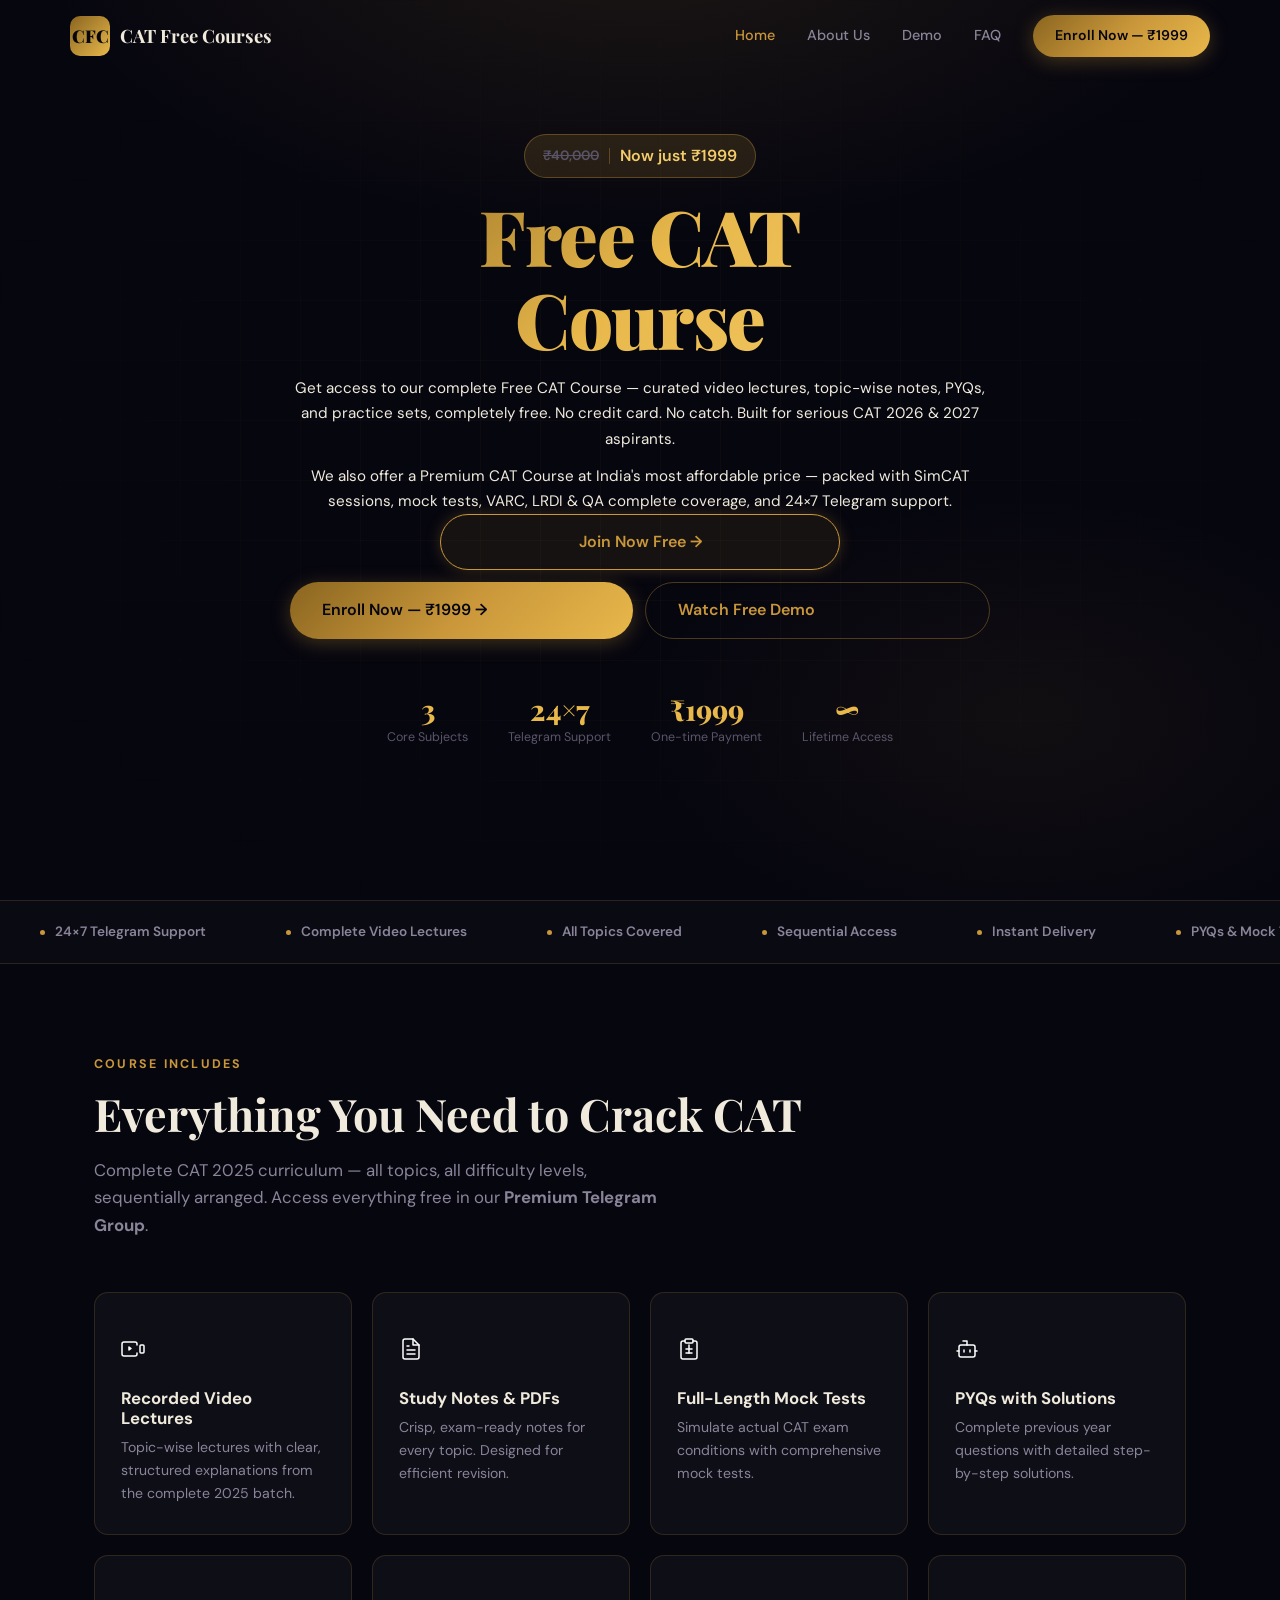
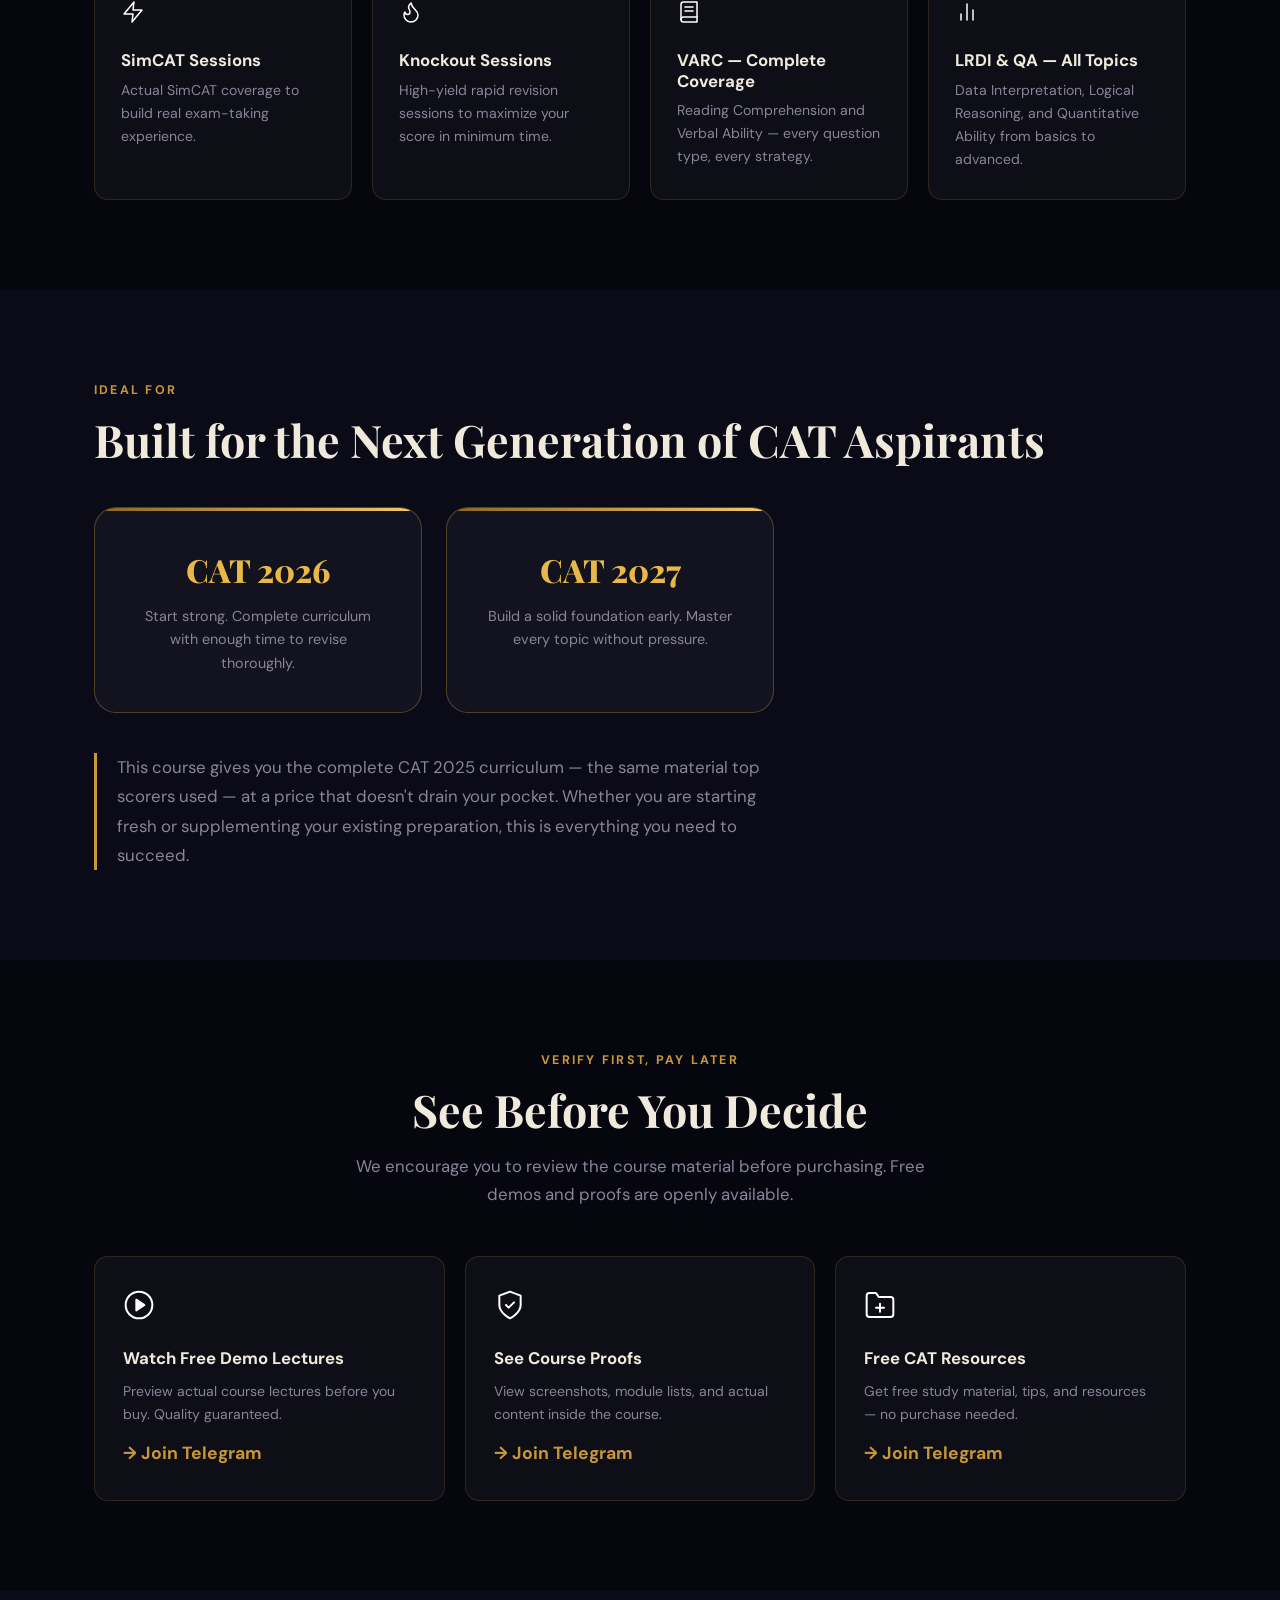
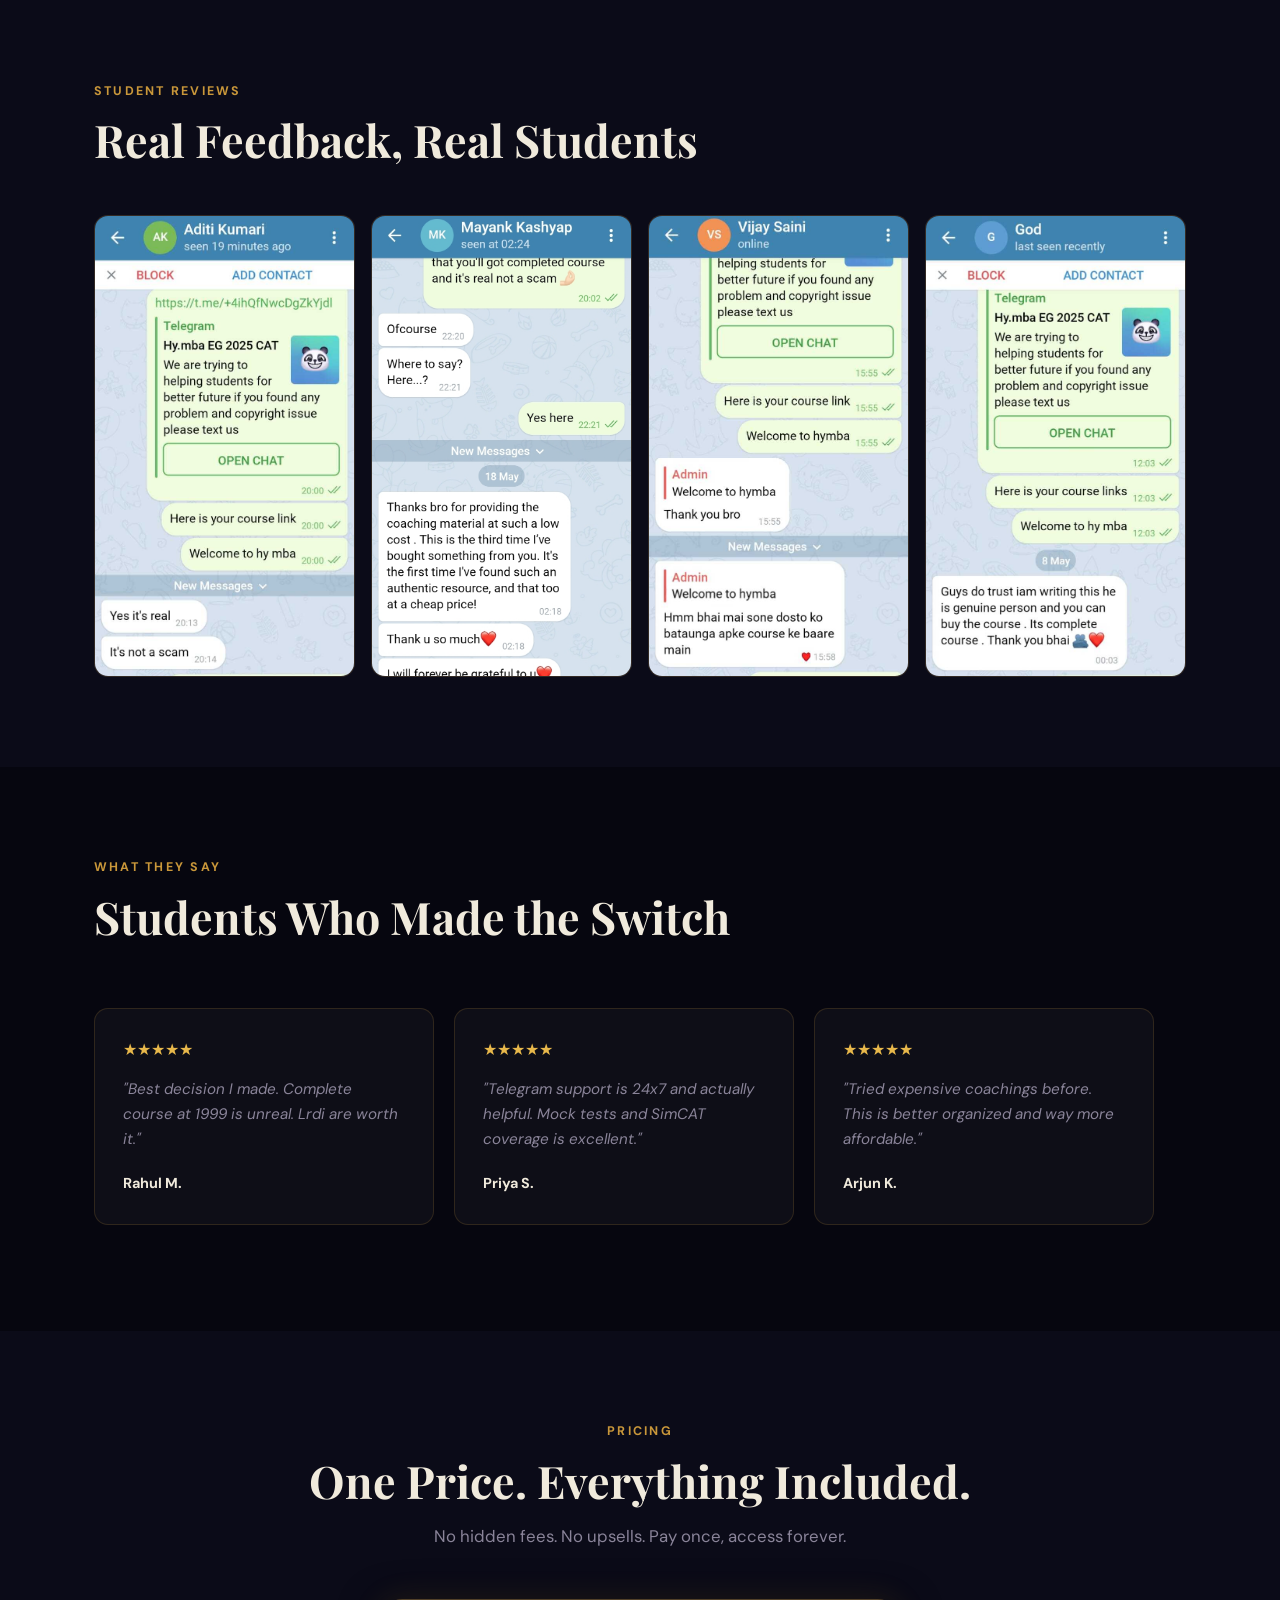
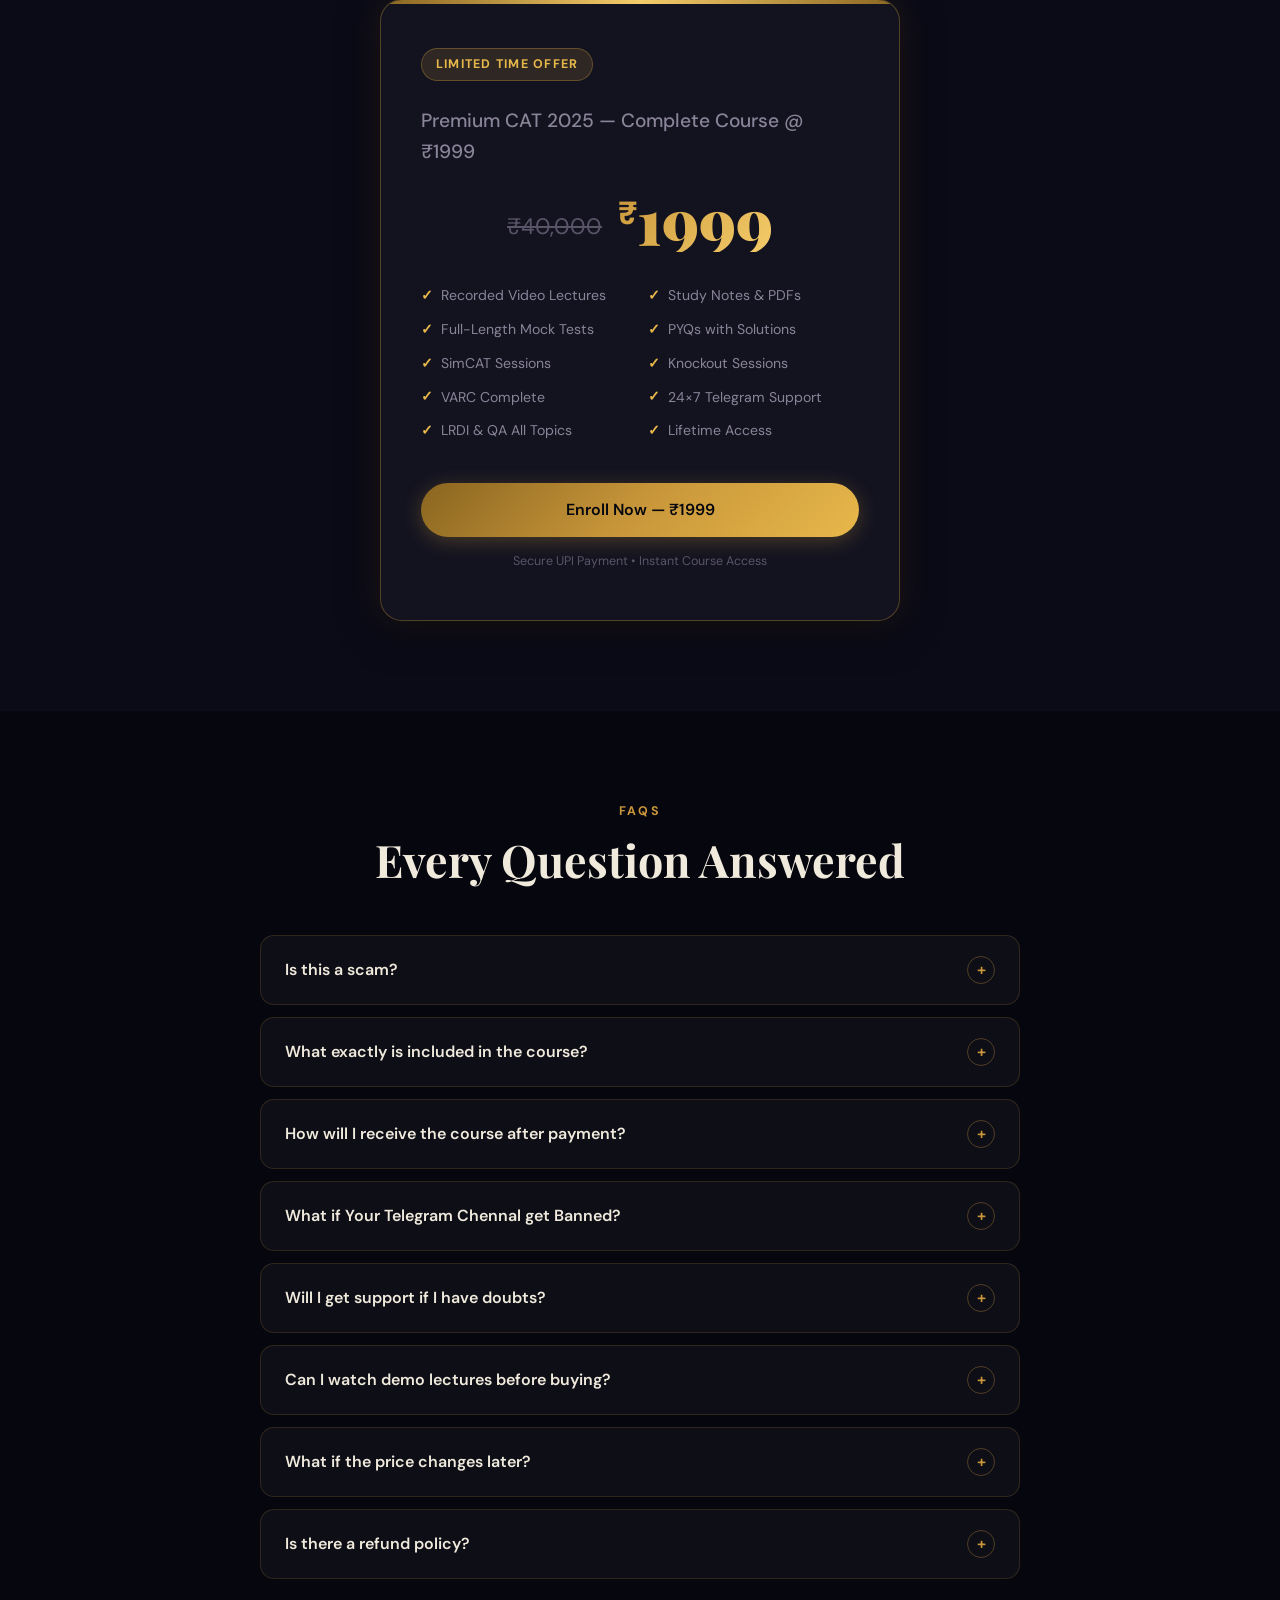
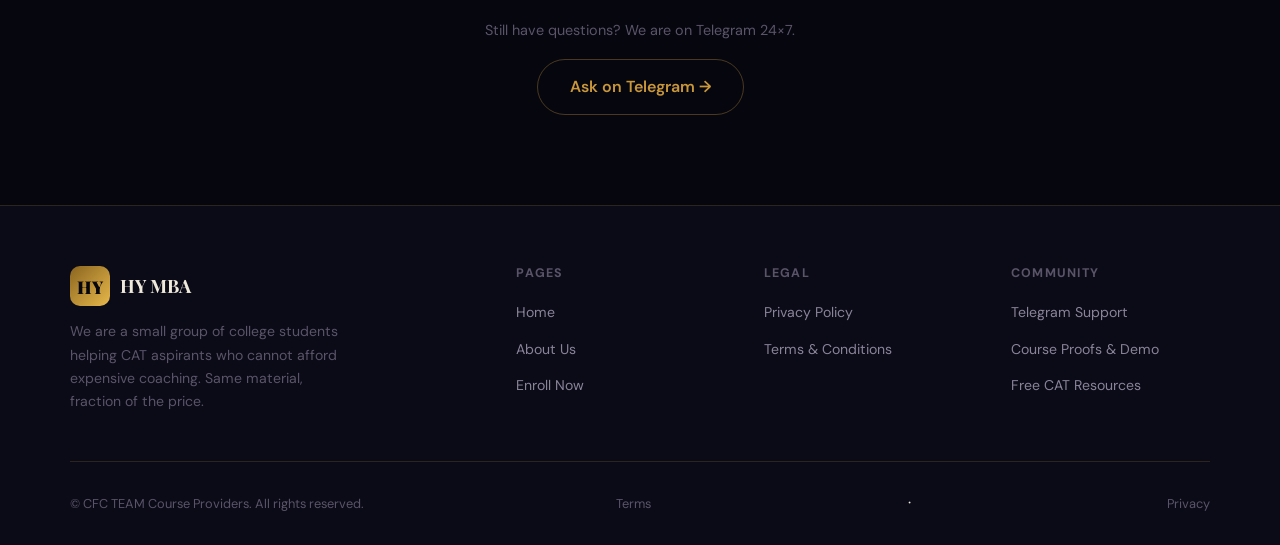
==== commit 97532d4c: "Fix mobile buttons - remove max-width constraint on enroll/demo container - Remove max-width: 500px " ====
--- a/index.html
+++ b/index.html
@@ -62,9 +62,9 @@
       </p>
       <div class="hero-ctas" style="display: flex; flex-direction: column; gap: 12px; align-items: center;">
         <a href="https://t.me/freecatresourses" class="btn btn-ghost btn-large glow" style="width: 100%; max-width: 400px; display: block; text-align: center;">Join Now Free →</a>
-        <div style="display: flex; gap: 12px; width: 100%; max-width: 500px; justify-content: center;">
-          <a href="checkout.html" class="btn btn-primary" style="flex: 1; text-align: center;">Enroll Now — ₹1999 →</a>
-          <a href="#demo" class="btn btn-ghost" style="flex: 1; text-align: center;">Watch Free Demo</a>
+        <div class="enroll-demo-container">
+          <a href="checkout.html" class="btn btn-primary">Enroll Now — ₹1999 →</a>
+          <a href="#demo" class="btn btn-ghost">Watch Free Demo</a>
         </div>
       </div>
       <div class="hero-stats">
--- a/style.css
+++ b/style.css
@@ -357,6 +357,18 @@
   gap: 16px;
   flex-wrap: wrap;
   margin-bottom: 56px;
+}
+
+.enroll-demo-container {
+  display: flex;
+  gap: 12px;
+  width: 100%;
+  justify-content: center;
+}
+
+.enroll-demo-container .btn {
+  flex: 1;
+  min-width: 180px;
 }
 
 .hero-stats {
@@ -1507,4 +1519,14 @@
     flex: 1 1 45%;
     min-width: 80px;
   }
-}
+  .enroll-demo-container {
+    display: flex;
+    flex-direction: column;
+    width: 100%;
+    gap: 12px;
+  }
+  .enroll-demo-container .btn {
+    width: 100%;
+    max-width: 100%;
+  }
+}
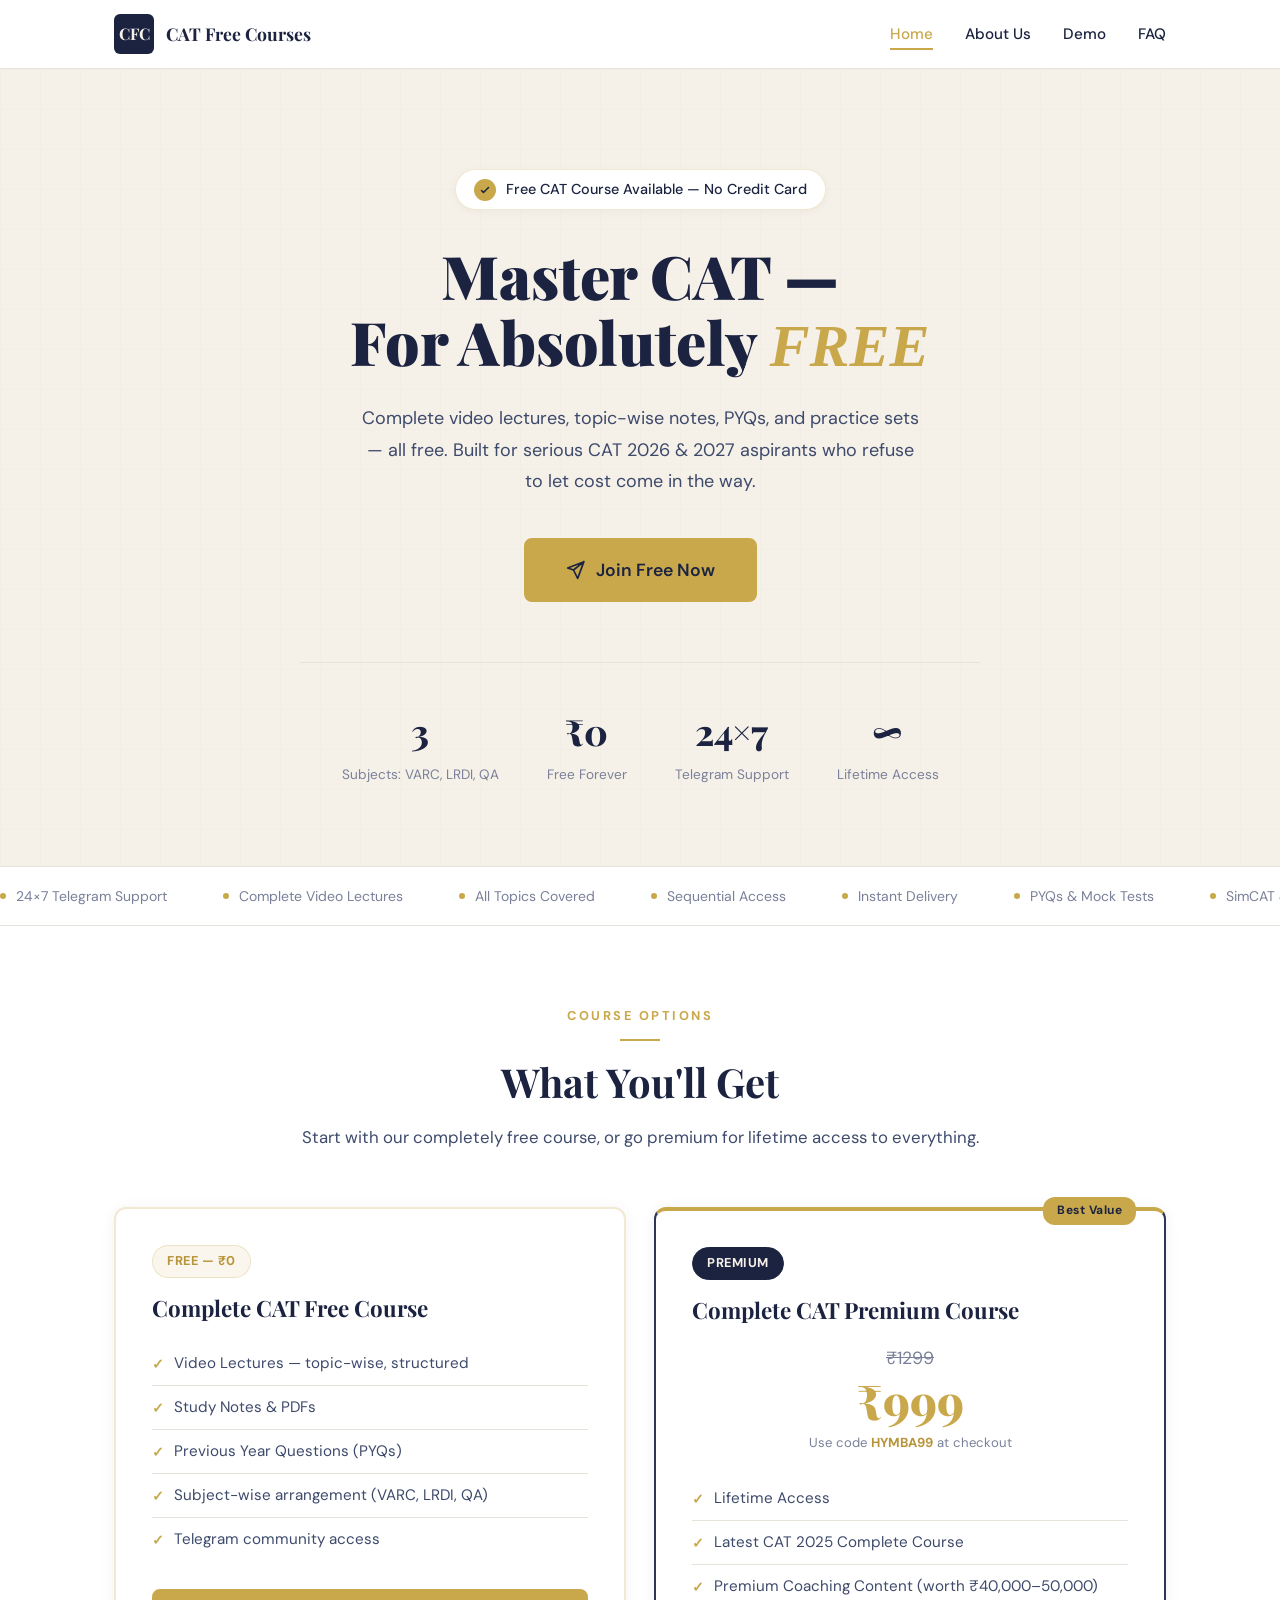
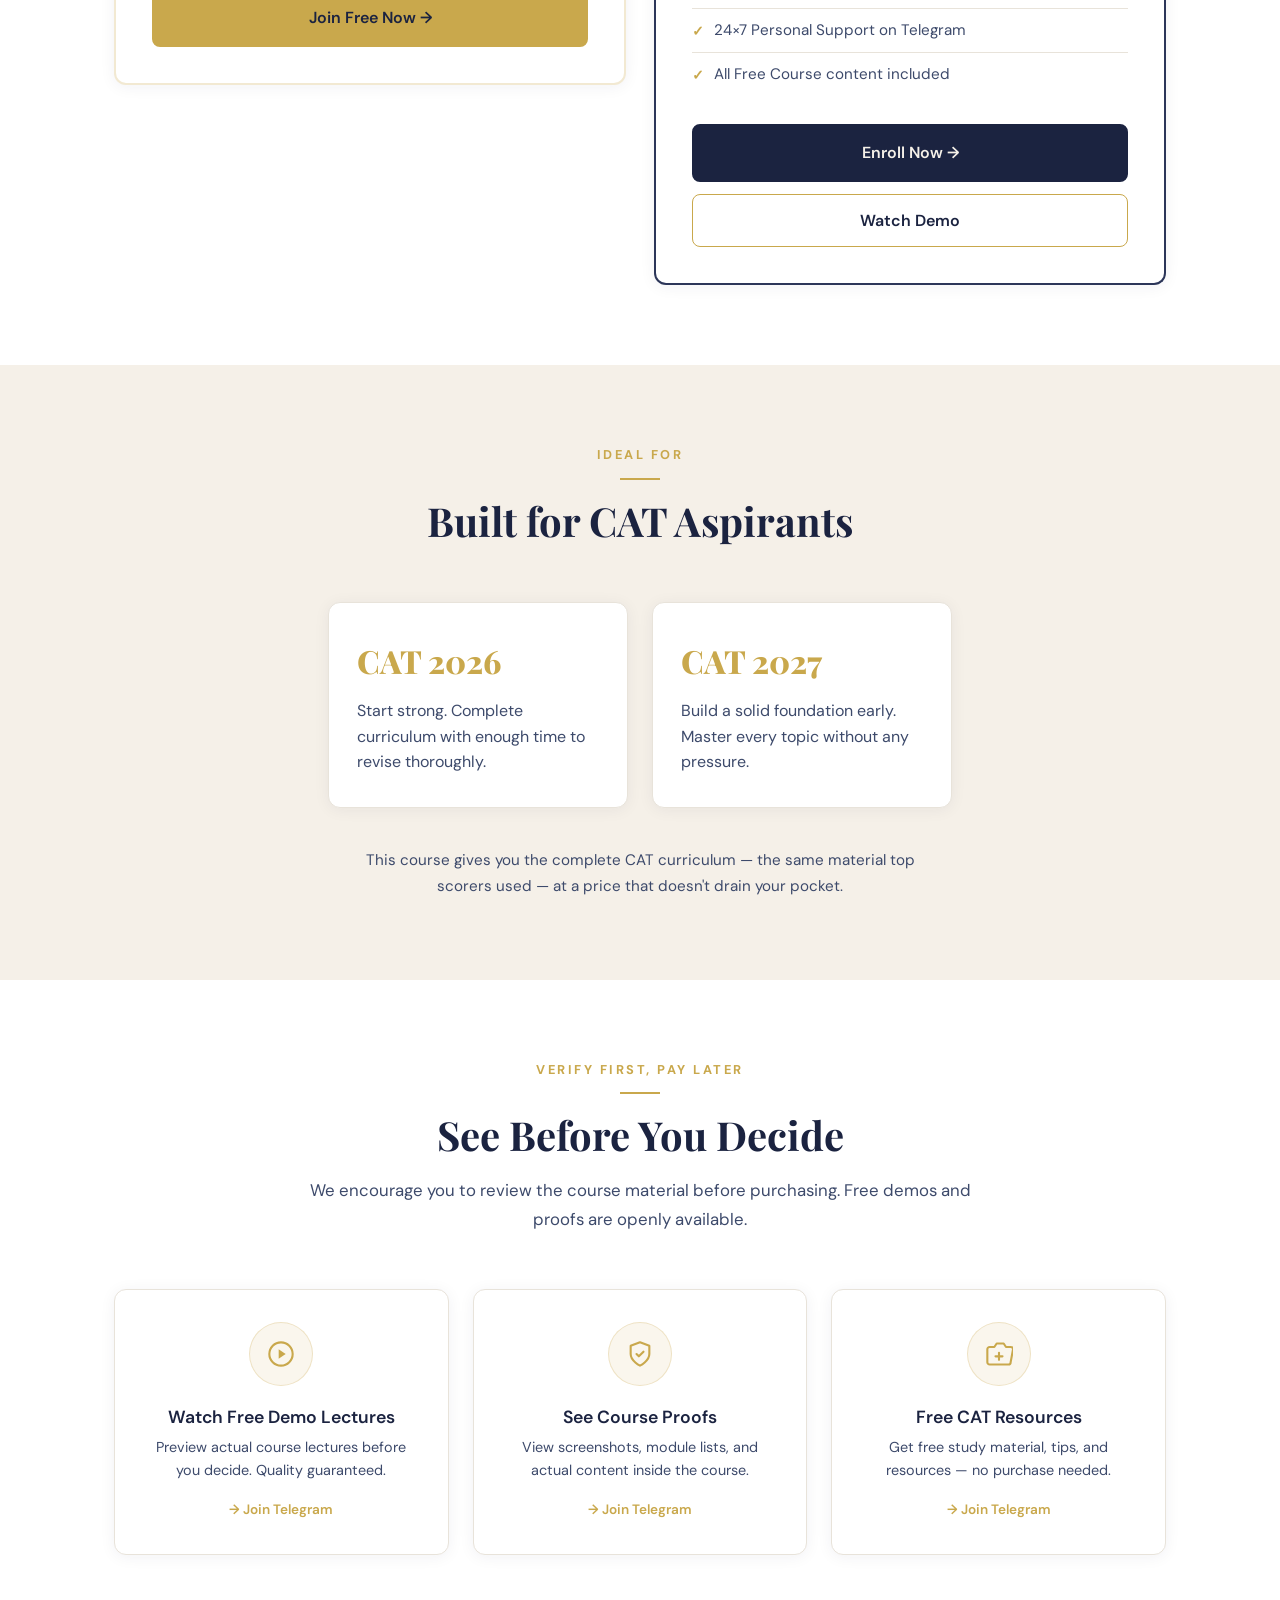
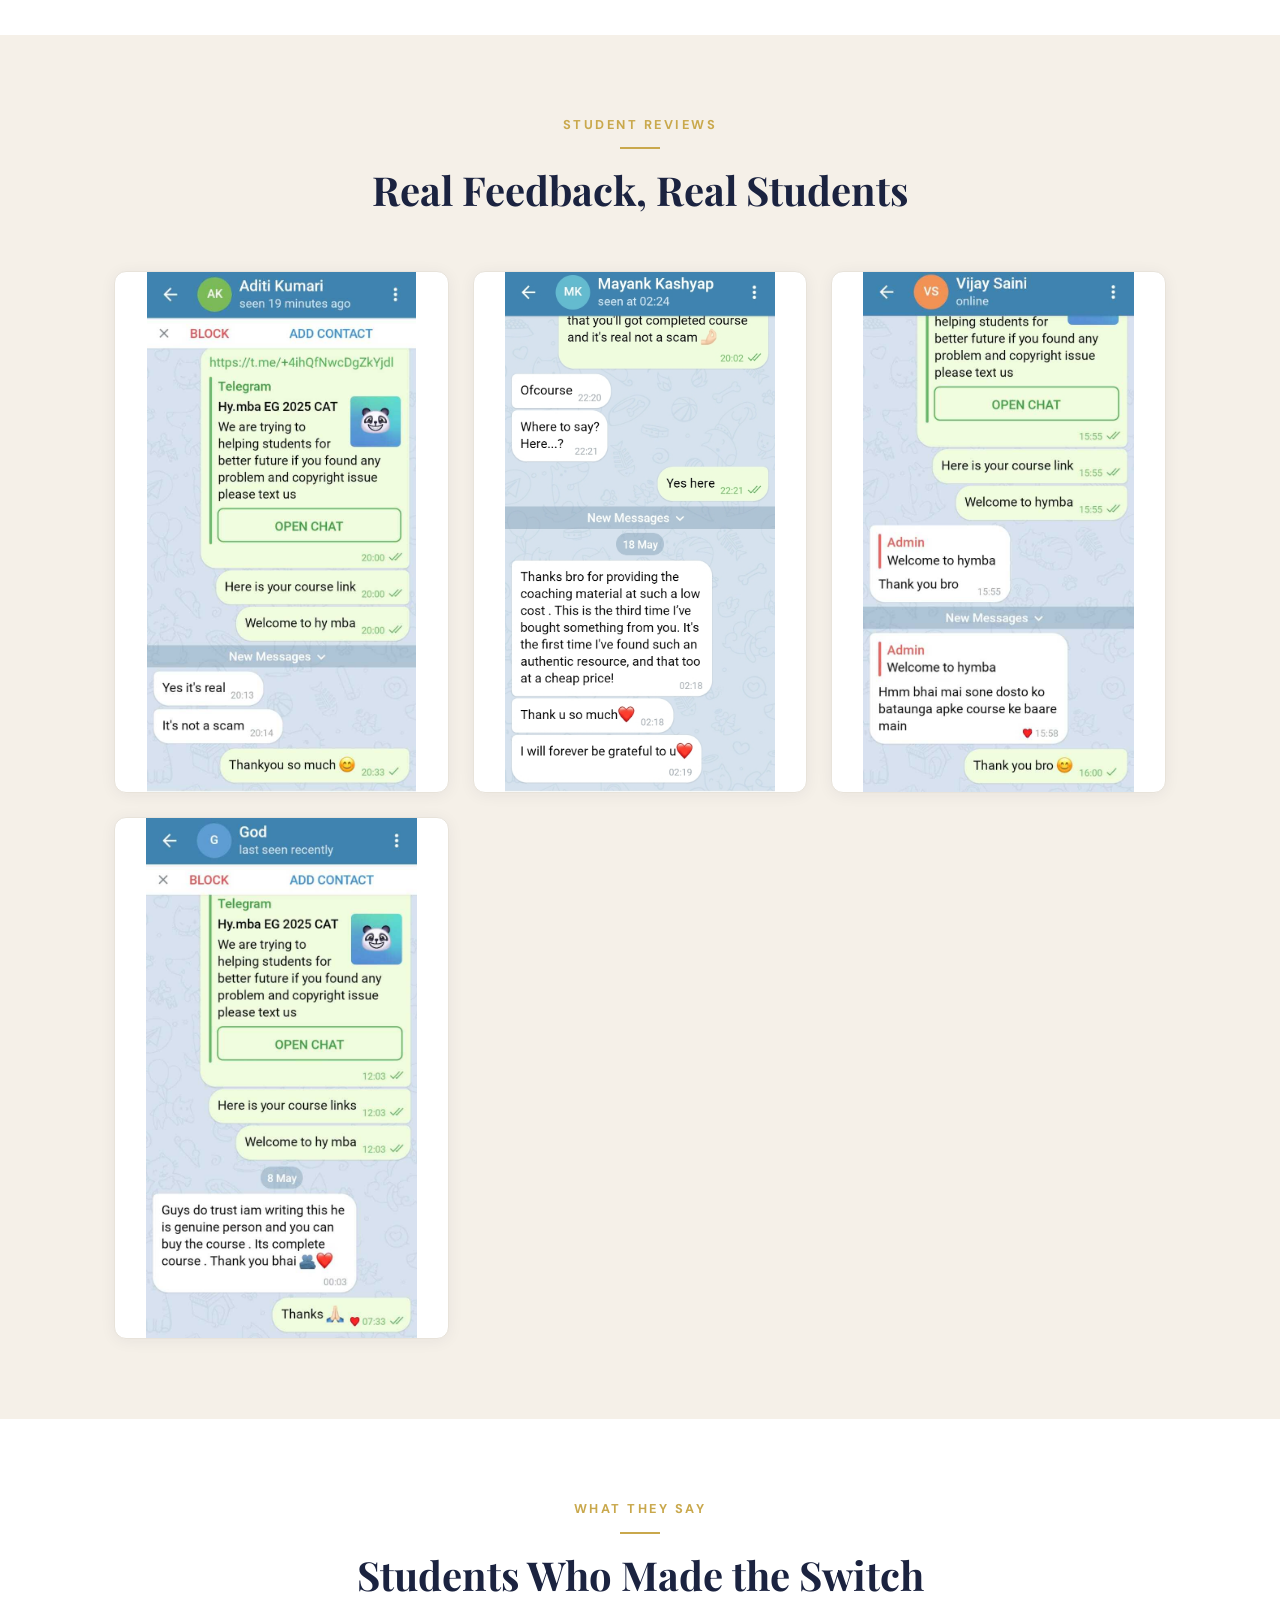
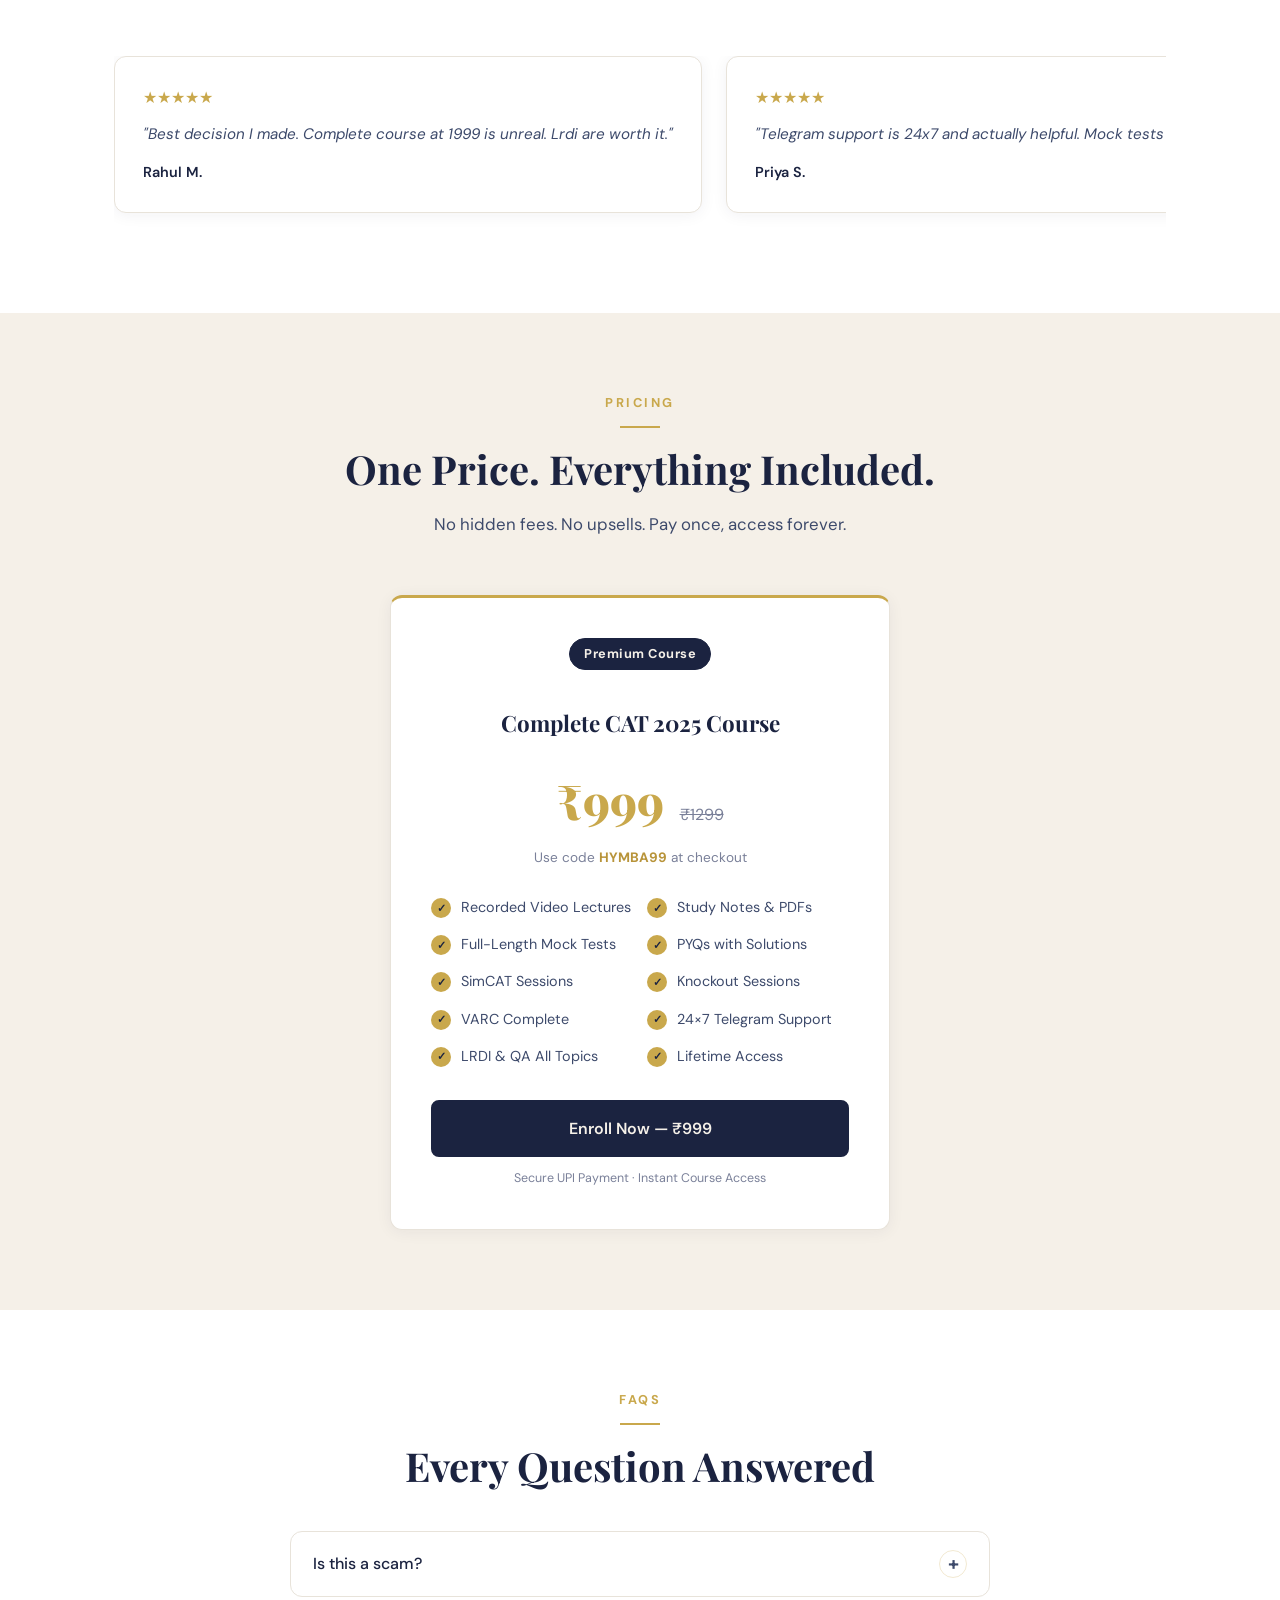
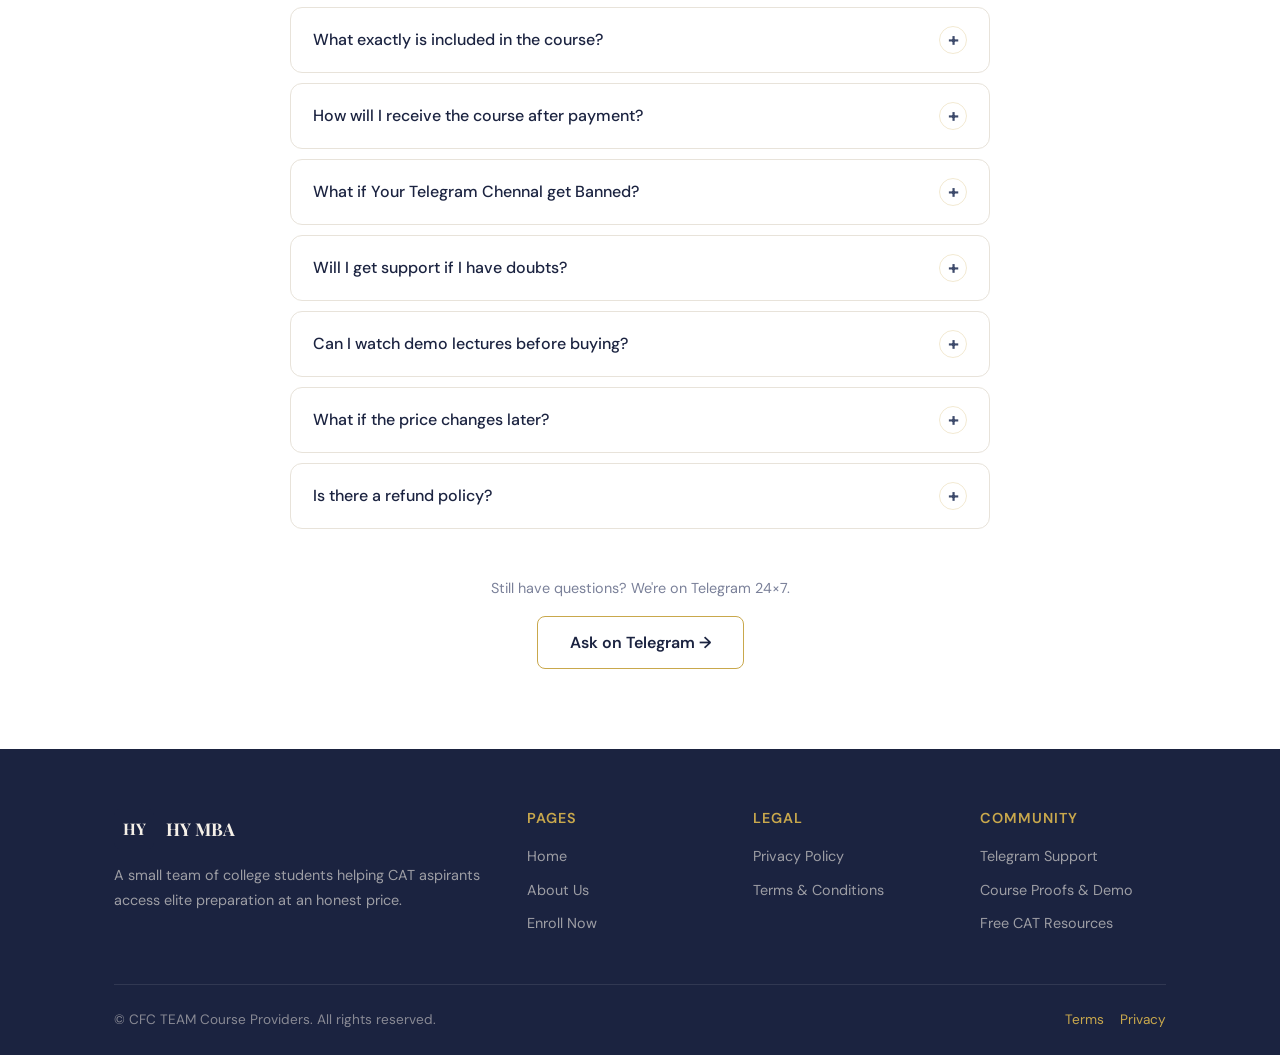
==== commit 00e1d1b4: "Redesign website with free-first approach, new pricing, and updated styling - Updated hero section t" ====
--- a/index.html
+++ b/index.html
@@ -3,8 +3,8 @@
 <head>
   <meta charset="UTF-8">
   <meta name="viewport" content="width=device-width, initial-scale=1.0">
-  <title>CAT Course — India's Most Affordable Elite CAT Prep</title>
-  <meta name="description" content="Get the complete CAT 2025 course at just ₹1999. Best for CAT 2026 & 2027 aspirants. VARC, LRDI, QA, Mocks, SimCAT, PYQs — all included. 24×7 Telegram support.">
+  <title>CAT Free Courses — Master CAT For Absolutely FREE</title>
+  <meta name="description" content="Get the complete Free CAT Course — video lectures, notes, PYQs, subject-wise. No credit card. Premium course also available at ₹999 with coupon HYMBA99.">
   <link rel="preconnect" href="https://fonts.googleapis.com">
   <link rel="preconnect" href="https://fonts.gstatic.com" crossorigin>
   <link href="https://fonts.googleapis.com/css2?family=DM+Sans:ital,opsz,wght@0,9..40,400;0,9..40,500;0,9..40,600;0,9..40,700;1,9..40,400&family=Playfair+Display:wght@400;600;700;800;900&display=swap" rel="stylesheet">
@@ -25,7 +25,6 @@
       <a href="about.html" class="nav-link">About Us</a>
       <a href="index.html#demo" class="nav-link">Demo</a>
       <a href="index.html#faq" class="nav-link">FAQ</a>
-      <a href="checkout.html" class="btn btn-primary nav-enroll">Enroll Now — ₹1999</a>
     </nav>
     <div class="hamburger" id="hamburger">
       <span></span><span></span><span></span>
@@ -35,159 +34,129 @@
 
 <!-- Mobile Menu -->
 <div class="mobile-menu" id="mobile-menu">
-  <a href="index.html" class="nav-link">Home</a>
-  <a href="about.html" class="nav-link">About Us</a>
-  <a href="index.html#demo" class="nav-link">Demo</a>
-  <a href="index.html#faq" class="nav-link">FAQ</a>
-  <a href="checkout.html" class="btn btn-primary" style="margin-top:8px">Enroll Now — ₹1999</a>
+  <a href="index.html">Home</a>
+  <a href="about.html">About Us</a>
+  <a href="index.html#demo">Demo</a>
+  <a href="index.html#faq">FAQ</a>
 </div>
 
 <!-- ===== HERO ===== -->
 <section class="hero">
-  <div class="hero-bg"></div>
-  <div class="hero-grid"></div>
   <div class="container">
     <div class="hero-content">
-      <div class="hero-badge">
-        <span class="original">₹40,000</span>
-        <span class="divider"></span>
-        <span class="current">Now just ₹1999</span>
-      </div>
-      <h1 class="hero-title gold-text">Free CAT<br>Course</h1>
-      <p class="hero-sub" style="max-width: 700px;">
-        Get access to our complete Free CAT Course — curated video lectures, topic-wise notes, PYQs, and practice sets, completely free. No credit card. No catch. Built for serious CAT 2026 & 2027 aspirants.
+
+      <div class="hero-free-badge">
+        <span class="badge-icon">
+          <svg width="12" height="12" viewBox="0 0 24 24" fill="none" stroke="#1B2340" stroke-width="3" stroke-linecap="round" stroke-linejoin="round">
+            <path d="M5 13l4 4L19 7"/>
+          </svg>
+        </span>
+        <span>Free CAT Course Available — No Credit Card</span>
+      </div>
+
+      <h1 class="hero-title">
+        Master CAT —<br>
+        For Absolutely <strong>FREE</strong>
+      </h1>
+
+      <p class="hero-sub">
+        Complete video lectures, topic-wise notes, PYQs, and practice sets — all free.
+        Built for serious CAT 2026 &amp; 2027 aspirants who refuse to let cost come in the way.
       </p>
-      <p class="hero-sub" style="margin-top: 12px; font-size: 0.95rem; max-width: 700px;">
-        We also offer a Premium CAT Course at India's most affordable price — packed with SimCAT sessions, mock tests, VARC, LRDI & QA complete coverage, and 24×7 Telegram support.
-      </p>
-      <div class="hero-ctas" style="display: flex; flex-direction: column; gap: 12px; align-items: center;">
-        <a href="https://t.me/freecatresourses" class="btn btn-ghost btn-large glow" style="width: 100%; max-width: 400px; display: block; text-align: center;">Join Now Free →</a>
-        <div class="enroll-demo-container">
-          <a href="checkout.html" class="btn btn-primary">Enroll Now — ₹1999 →</a>
-          <a href="#demo" class="btn btn-ghost">Watch Free Demo</a>
-        </div>
-      </div>
+
+      <div class="hero-ctas">
+        <a href="https://t.me/freecatresourses" class="btn btn-primary" style="font-size:1.1rem;padding:16px 40px;">
+          <svg width="20" height="20" viewBox="0 0 24 24" fill="none" stroke="#1B2340" stroke-width="2" stroke-linecap="round" stroke-linejoin="round" style="margin-right:10px;">
+            <path d="M21.5 2L2 9.5l7 2.5M21.5 2L14 22l-5-10M21.5 2L9 12"/>
+          </svg>
+          Join Free Now
+        </a>
+      </div>
+
       <div class="hero-stats">
         <div class="stat-item">
           <span class="stat-num">3</span>
-          <span class="stat-label">Core Subjects</span>
+          <span class="stat-label">Subjects: VARC, LRDI, QA</span>
+        </div>
+        <div class="stat-item">
+          <span class="stat-num">₹0</span>
+          <span class="stat-label">Free Forever</span>
         </div>
         <div class="stat-item">
           <span class="stat-num">24×7</span>
           <span class="stat-label">Telegram Support</span>
         </div>
         <div class="stat-item">
-          <span class="stat-num">₹1999</span>
-          <span class="stat-label">One-time Payment</span>
-        </div>
-        <div class="stat-item">
           <span class="stat-num">∞</span>
           <span class="stat-label">Lifetime Access</span>
         </div>
       </div>
+
     </div>
   </div>
 </section>
 
 <!-- ===== TRUST BAR ===== -->
 <div class="trust-bar">
-  <div class="trust-track" id="trust-track">
-    <!-- Filled by JS -->
-  </div>
+  <div class="trust-track" id="trust-track"></div>
 </div>
 
-<!-- ===== WHAT YOU GET ===== -->
-<section id="includes">
-  <div class="container">
-    <span class="section-eyebrow">Course Includes</span>
-    <h2 class="section-title">Everything You Need to Crack CAT</h2>
-    <p class="section-sub">Complete CAT 2025 curriculum — all topics, all difficulty levels, sequentially arranged. Access everything free in our <strong>Premium Telegram Group</strong>.</p>
-    <div class="features-grid reveal">
-      <div class="feature-card">
-        <span class="feature-icon"><svg width="24" height="24" viewBox="0 0 24 24" fill="none" stroke="white" stroke-width="1.5" stroke-linecap="round" stroke-linejoin="round" style="vertical-align: middle; margin-right: 12px; margin-bottom: 2px;">
-  <path d="M16 16v1a2 2 0 0 1-2 2H3a2 2 0 0 1-2-2V7a2 2 0 0 1 2-2h11a2 2 0 0 1 2 2v1" />
-  <path d="M10 11.5 8 10V13L10 11.5Z" fill="white"/>
-  <rect x="19" y="8" width="4" height="8" rx="1" fill="none" stroke="white" stroke-width="1.5"/>
-</svg></span>
-        <h3>Recorded Video Lectures</h3>
-        <p>Topic-wise lectures with clear, structured explanations from the complete 2025 batch.</p>
-      </div>
-      <div class="feature-card">
-        <span class="feature-icon"><svg width="24" height="24" viewBox="0 0 24 24" fill="none" stroke="white" stroke-width="1.5" stroke-linecap="round" stroke-linejoin="round" style="vertical-align: middle; margin-right: 12px; margin-bottom: 2px;">
-  <path d="M14 2H6a2 2 0 0 0-2 2v16a2 2 0 0 0 2 2h12a2 2 0 0 0 2-2V8z" />
-  <polyline points="14 2 14 8 20 8" />
-  <line x1="16" y1="13" x2="8" y2="13" />
-  <line x1="16" y1="17" x2="8" y2="17" />
-  <polyline points="10 9 9 9 8 9" />
-</svg></span>
-        <h3>Study Notes & PDFs</h3>
-        <p>Crisp, exam-ready notes for every topic. Designed for efficient revision.</p>
-      </div>
-      <div class="feature-card">
-        <span class="feature-icon"><svg width="24" height="24" viewBox="0 0 24 24" fill="none" stroke="white" stroke-width="1.5" stroke-linecap="round" stroke-linejoin="round" style="vertical-align: middle; margin-right: 12px; margin-bottom: 2px;">
-  <rect x="8" y="2" width="8" height="4" rx="1" stroke-width="1.5"/>
-  <path d="M16 4h2a2 2 0 0 1 2 2v14a2 2 0 0 1-2 2H6a2 2 0 0 1-2-2V6a2 2 0 0 1 2-2h2" stroke-width="1.5"/>
-  <path d="M9 12h6" stroke-width="1.5"/>
-  <path d="M9 16h6" stroke-width="1.5"/>
-  <path d="M12 8v8" stroke-width="1.5"/>
-</svg></span>
-        <h3>Full-Length Mock Tests</h3>
-        <p>Simulate actual CAT exam conditions with comprehensive mock tests.</p>
-      </div>
-      <div class="feature-card">
-        <span class="feature-icon"><svg width="24" height="24" viewBox="0 0 24 24" fill="none" stroke="white" stroke-width="1.5" stroke-linecap="round" stroke-linejoin="round" style="vertical-align: middle; margin-right: 12px; margin-bottom: 2px;">
-  <path d="M12 8V4H8" />
-  <rect width="16" height="12" x="4" y="8" rx="2" />
-  <path d="M2 14h2" />
-  <path d="M20 14h2" />
-  <path d="M15 13v2" />
-  <path d="M9 13v2" />
-</svg></span>
-        <h3>PYQs with Solutions</h3>
-        <p>Complete previous year questions with detailed step-by-step solutions.</p>
-      </div>
-      <div class="feature-card">
-        <span class="feature-icon"><svg width="24" height="24" viewBox="0 0 24 24" fill="none" stroke="white" stroke-width="1.5" stroke-linecap="round" stroke-linejoin="round" style="vertical-align: middle; margin-right: 12px; margin-bottom: 2px;">
-  <path d="M13 2L3 14h9l-1 8 10-12h-9l1-8z" />
-</svg></span>
-        <h3>SimCAT Sessions</h3>
-        <p>Actual SimCAT coverage to build real exam-taking experience.</p>
-      </div>
-      <div class="feature-card">
-        <span class="feature-icon"><svg width="24" height="24" viewBox="0 0 24 24" fill="none" stroke="white" stroke-width="1.5" stroke-linecap="round" stroke-linejoin="round" style="vertical-align: middle; margin-right: 12px; margin-bottom: 2px;">
-  <path d="M8.5 14.5A2.5 2.5 0 0 0 11 12c0-1.38-.5-2-1-3-1.072-2.143-.224-4.054 2-6 .5 2.5 2 4.5 4 6.5 2 2 3 3.5 3 5.5a7 7 0 1 1-14 0c0-1.153.433-2.294 1-3a2.5 2.5 0 0 0 2.5 2.5z" />
-</svg></span>
-        <h3>Knockout Sessions</h3>
-        <p>High-yield rapid revision sessions to maximize your score in minimum time.</p>
-      </div>
-      <div class="feature-card">
-        <span class="feature-icon"><svg width="24" height="24" viewBox="0 0 24 24" fill="none" stroke="white" stroke-width="1.5" stroke-linecap="round" stroke-linejoin="round" style="vertical-align: middle; margin-right: 12px; margin-bottom: 2px;">
-  <path d="M4 19.5A2.5 2.5 0 0 1 6.5 17H20" />
-  <path d="M6.5 2H20v20H6.5A2.5 2.5 0 0 1 4 19.5v-15A2.5 2.5 0 0 1 6.5 2z" />
-  <path d="M8 7h8" />
-  <path d="M8 11h8" />
-</svg></span>
-        <h3>VARC — Complete Coverage</h3>
-        <p>Reading Comprehension and Verbal Ability — every question type, every strategy.</p>
-      </div>
-      <div class="feature-card">
-        <span class="feature-icon"><svg width="24" height="24" viewBox="0 0 24 24" fill="none" stroke="white" stroke-width="1.5" stroke-linecap="round" stroke-linejoin="round" style="vertical-align: middle; margin-right: 12px; margin-bottom: 2px;">
-  <line x1="18" y1="20" x2="18" y2="10" />
-  <line x1="12" y1="20" x2="12" y2="4" />
-  <line x1="6" y1="20" x2="6" y2="14" />
-</svg></span>
-        <h3>LRDI & QA — All Topics</h3>
-        <p>Data Interpretation, Logical Reasoning, and Quantitative Ability from basics to advanced.</p>
-      </div>
+<!-- ===== WHAT YOU'LL GET ===== -->
+<section id="includes" style="background: var(--white);">
+  <div class="container">
+    <div class="section-center">
+      <span class="section-eyebrow">Course Options</span>
+      <h2 class="section-title">What You'll Get</h2>
+      <p class="section-sub">Start with our completely free course, or go premium for lifetime access to everything.</p>
+    </div>
+
+    <div class="what-you-get-grid">
+
+      <!-- Free Course Card -->
+      <div class="free-course-card">
+        <span class="pricing-badge-top badge-free">FREE — ₹0</span>
+        <h3 class="pricing-name">Complete CAT Free Course</h3>
+        <ul class="pricing-checklist-simple">
+          <li><span class="check-icon">✓</span> Video Lectures — topic-wise, structured</li>
+          <li><span class="check-icon">✓</span> Study Notes &amp; PDFs</li>
+          <li><span class="check-icon">✓</span> Previous Year Questions (PYQs)</li>
+          <li><span class="check-icon">✓</span> Subject-wise arrangement (VARC, LRDI, QA)</li>
+          <li><span class="check-icon">✓</span> Telegram community access</li>
+        </ul>
+        <a href="https://t.me/freecatresourses" class="btn btn-primary btn-full">Join Free Now →</a>
+      </div>
+
+      <!-- Premium Course Card -->
+      <div class="premium-course-card">
+        <span class="pricing-badge-top badge-premium">PREMIUM</span>
+        <h3 class="pricing-name">Complete CAT Premium Course</h3>
+        <div class="price-block">
+          <span class="price-original">₹1299</span>
+          <span class="price-current">₹999</span>
+          <p class="price-coupon-note">Use code <strong>HYMBA99</strong> at checkout</p>
+        </div>
+        <ul class="pricing-checklist-simple">
+          <li><span class="check-icon">✓</span> Lifetime Access</li>
+          <li><span class="check-icon">✓</span> Latest CAT 2025 Complete Course</li>
+          <li><span class="check-icon">✓</span> Premium Coaching Content (worth ₹40,000–50,000)</li>
+          <li><span class="check-icon">✓</span> 24×7 Personal Support on Telegram</li>
+          <li><span class="check-icon">✓</span> All Free Course content included</li>
+        </ul>
+        <a href="checkout.html" class="btn btn-navy btn-full">Enroll Now →</a>
+        <a id="f-tg-demo" class="btn btn-ghost btn-full" style="margin-top:12px;">Watch Demo</a>
+      </div>
+
     </div>
   </div>
 </section>
 
 <!-- ===== WHO IS THIS FOR ===== -->
-<section id="who" style="background: var(--bg-secondary);">
-  <div class="container">
-    <span class="section-eyebrow">Ideal For</span>
-    <h2 class="section-title">Built for the Next Generation of CAT Aspirants</h2>
+<section id="who" style="background: var(--cream);">
+  <div class="container">
+    <div class="section-center">
+      <span class="section-eyebrow">Ideal For</span>
+      <h2 class="section-title">Built for CAT Aspirants</h2>
+    </div>
     <div class="target-cards reveal">
       <div class="target-card">
         <span class="target-year">CAT 2026</span>
@@ -195,53 +164,51 @@
       </div>
       <div class="target-card">
         <span class="target-year">CAT 2027</span>
-        <p>Build a solid foundation early. Master every topic without pressure.</p>
+        <p>Build a solid foundation early. Master every topic without any pressure.</p>
       </div>
     </div>
     <p class="target-note">
-      This course gives you the complete CAT 2025 curriculum — the same material top scorers used — at a price that doesn't drain your pocket. Whether you are starting fresh or supplementing your existing preparation, this is everything you need to succeed.
+      This course gives you the complete CAT curriculum — the same material top scorers used — at a price that doesn't drain your pocket.
     </p>
   </div>
 </section>
 
 <!-- ===== DEMO & PROOF ===== -->
-<section id="demo">
+<section id="demo" style="background: var(--white);">
   <div class="container">
     <div class="section-center">
       <span class="section-eyebrow">Verify First, Pay Later</span>
       <h2 class="section-title">See Before You Decide</h2>
       <p class="section-sub">We encourage you to review the course material before purchasing. Free demos and proofs are openly available.</p>
     </div>
-    <div class="demo-grid reveal" id="demo-grid">
-      <!-- Filled by JS -->
-    </div>
-  </div>
-</section>
-
-<!-- ===== STUDENT REVIEWS (SCREENSHOTS) ===== -->
-<section id="reviews" style="background: var(--bg-secondary);">
-  <div class="container">
-    <span class="section-eyebrow">Student Reviews</span>
-    <h2 class="section-title">Real Feedback, Real Students</h2>
-    <div class="reviews-grid" id="reviews-grid">
-      <!-- Filled by JS -->
-    </div>
+    <div class="demo-grid reveal" id="demo-grid"></div>
+  </div>
+</section>
+
+<!-- ===== STUDENT REVIEWS ===== -->
+<section id="reviews" style="background: var(--cream);">
+  <div class="container">
+    <div class="section-center">
+      <span class="section-eyebrow">Student Reviews</span>
+      <h2 class="section-title">Real Feedback, Real Students</h2>
+    </div>
+    <div class="reviews-grid" id="reviews-grid"></div>
   </div>
 </section>
 
 <!-- ===== TESTIMONIALS ===== -->
-<section id="testimonials">
-  <div class="container">
-    <span class="section-eyebrow">What They Say</span>
-    <h2 class="section-title">Students Who Made the Switch</h2>
-    <div class="testimonials-scroll" id="testimonials-scroll">
-      <!-- Filled by JS -->
-    </div>
+<section id="testimonials" style="background: var(--white);">
+  <div class="container">
+    <div class="section-center">
+      <span class="section-eyebrow">What They Say</span>
+      <h2 class="section-title">Students Who Made the Switch</h2>
+    </div>
+    <div class="testimonials-scroll" id="testimonials-scroll"></div>
   </div>
 </section>
 
 <!-- ===== PRICING ===== -->
-<section id="pricing" style="background: var(--bg-secondary);">
+<section id="pricing" style="background: var(--cream);">
   <div class="container">
     <div class="section-center">
       <span class="section-eyebrow">Pricing</span>
@@ -250,43 +217,44 @@
     </div>
     <div class="pricing-wrap reveal">
       <div class="pricing-card">
-        <div class="pricing-badge-top">Limited Time Offer</div>
-        <p class="pricing-name">Premium CAT 2025 — Complete Course @ ₹1999</p>
-        <div class="price-block">
-          <span class="price-original">₹40,000</span>
-          <span class="price-current"><span class="price-sup">₹</span>1999</span>
+        <div style="text-align:center;margin-bottom:20px;">
+          <span class="pricing-badge-top badge-premium">Premium Course</span>
+        </div>
+        <p class="pricing-name" style="text-align:center;">Complete CAT 2025 Course</p>
+        <div style="text-align:center;margin-bottom:28px;">
+          <span style="font-family:'Playfair Display',serif;font-size:3rem;font-weight:800;color:var(--gold);">₹999</span>
+          <span style="font-size:1rem;color:var(--text-muted);text-decoration:line-through;margin-left:12px;">₹1299</span>
+          <p style="font-size:0.85rem;color:var(--text-muted);margin-top:8px;">Use code <strong style="color:var(--gold-hover);">HYMBA99</strong> at checkout</p>
         </div>
         <ul class="pricing-checklist">
           <li><span class="check-icon">✓</span> Recorded Video Lectures</li>
-          <li><span class="check-icon">✓</span> Study Notes & PDFs</li>
+          <li><span class="check-icon">✓</span> Study Notes &amp; PDFs</li>
           <li><span class="check-icon">✓</span> Full-Length Mock Tests</li>
           <li><span class="check-icon">✓</span> PYQs with Solutions</li>
           <li><span class="check-icon">✓</span> SimCAT Sessions</li>
           <li><span class="check-icon">✓</span> Knockout Sessions</li>
           <li><span class="check-icon">✓</span> VARC Complete</li>
           <li><span class="check-icon">✓</span> 24×7 Telegram Support</li>
-          <li><span class="check-icon">✓</span> LRDI & QA All Topics</li>
+          <li><span class="check-icon">✓</span> LRDI &amp; QA All Topics</li>
           <li><span class="check-icon">✓</span> Lifetime Access</li>
         </ul>
-        <a href="checkout.html" class="btn btn-primary btn-full" style="margin-top:8px;">Enroll Now — ₹1999</a>
-        <p style="font-size:0.78rem;color:var(--text-muted);text-align:center;margin-top:14px;">Secure UPI Payment • Instant Course Access</p>
+        <a href="checkout.html" class="btn btn-navy btn-full" style="margin-bottom:12px;">Enroll Now — ₹999</a>
+        <p style="font-size:0.78rem;color:var(--text-muted);text-align:center;">Secure UPI Payment · Instant Course Access</p>
       </div>
     </div>
   </div>
 </section>
 
 <!-- ===== FAQs ===== -->
-<section id="faq">
+<section id="faq" style="background: var(--white);">
   <div class="container">
     <div class="section-center" style="margin-bottom:0">
       <span class="section-eyebrow">FAQs</span>
       <h2 class="section-title">Every Question Answered</h2>
     </div>
-    <div class="faq-list" id="faq-list">
-      <!-- Filled by JS -->
-    </div>
-    <div style="text-align:center;margin-top:40px;">
-      <p style="color:var(--text-muted);font-size:0.9rem;margin-bottom:16px;">Still have questions? We are on Telegram 24×7.</p>
+    <div class="faq-list" id="faq-list" style="margin-top:40px;"></div>
+    <div style="text-align:center;margin-top:32px;">
+      <p style="color:var(--text-muted);font-size:0.9rem;margin-bottom:16px;">Still have questions? We're on Telegram 24×7.</p>
       <a href="" id="footer-tg-link" class="btn btn-ghost">Ask on Telegram →</a>
     </div>
   </div>
@@ -299,9 +267,9 @@
       <div class="footer-brand">
         <a href="index.html" class="logo" style="margin-bottom:14px;">
           <div class="logo-mark">HY</div>
-          <span class="logo-text">HY MBA</span>
+          <span class="logo-text" style="color:var(--cream);">HY MBA</span>
         </a>
-        <p>We are a small group of college students helping CAT aspirants who cannot afford expensive coaching. Same material, fraction of the price.</p>
+        <p>A small team of college students helping CAT aspirants access elite preparation at an honest price.</p>
       </div>
       <div class="footer-col">
         <h4>Pages</h4>
@@ -315,78 +283,73 @@
         <h4>Legal</h4>
         <ul>
           <li><a href="privacy.html">Privacy Policy</a></li>
-          <li><a href="terms.html">Terms & Conditions</a></li>
+          <li><a href="terms.html">Terms &amp; Conditions</a></li>
         </ul>
       </div>
       <div class="footer-col">
         <h4>Community</h4>
         <ul>
           <li><a id="f-tg-main" href="#">Telegram Support</a></li>
-          <li><a id="f-tg-demo" href="#">Course Proofs & Demo</a></li>
+          <li><a id="f-tg-demo" href="#">Course Proofs &amp; Demo</a></li>
           <li><a id="f-tg-free" href="#">Free CAT Resources</a></li>
         </ul>
       </div>
     </div>
     <div class="footer-bottom">
       <p>© CFC TEAM Course Providers. All rights reserved.</p>
-      <a href="terms.html">Terms</a> &nbsp;·&nbsp; <a href="privacy.html">Privacy</a>
+      <div style="display:flex;gap:16px;">
+        <a href="terms.html">Terms</a>
+        <a href="privacy.html">Privacy</a>
+      </div>
     </div>
   </div>
 </footer>
 
 <script>
-// ===== HEADER SCROLL =====
+// Header scroll
 const header = document.getElementById('site-header');
-window.addEventListener('scroll', () => {
-  header.classList.toggle('scrolled', window.scrollY > 40);
-});
-
-// ===== HAMBURGER =====
-const hamburger = document.getElementById('hamburger');
-const mobileMenu = document.getElementById('mobile-menu');
-hamburger.addEventListener('click', () => {
-  mobileMenu.classList.toggle('open');
-});
-mobileMenu.querySelectorAll('a').forEach(a => {
-  a.addEventListener('click', () => mobileMenu.classList.remove('open'));
-});
-
-// ===== TRUST BAR =====
+window.addEventListener('scroll', () => header.classList.toggle('scrolled', window.scrollY > 40));
+
+// Hamburger
+const ham = document.getElementById('hamburger');
+const mob = document.getElementById('mobile-menu');
+ham.addEventListener('click', () => mob.classList.toggle('open'));
+mob.querySelectorAll('a').forEach(a => a.addEventListener('click', () => mob.classList.remove('open')));
+
+// Trust Bar
 const trustItems = [
-  '24×7 Telegram Support',
-  'Complete Video Lectures',
-  'All Topics Covered',
-  'Sequential Access',
-  'Instant Delivery',
-  'PYQs & Mock Tests',
-  'SimCAT & Knockout Sessions',
-  'VARC + LRDI + QA',
-  'Lifetime Access'
+  '24×7 Telegram Support','Complete Video Lectures','All Topics Covered',
+  'Sequential Access','Instant Delivery','PYQs & Mock Tests',
+  'SimCAT & Knockout Sessions','VARC + LRDI + QA','Lifetime Access'
 ];
 const track = document.getElementById('trust-track');
-const doubled = [...trustItems, ...trustItems];
-doubled.forEach(t => {
+[...trustItems,...trustItems].forEach(t => {
   const el = document.createElement('div');
   el.className = 'trust-item';
   el.innerHTML = `<span class="dot"></span>${t}`;
   track.appendChild(el);
 });
 
-// ===== DEMO CARDS =====
+// Demo Cards
 const demoData = [
-  { icon: `<svg width="32" height="32" viewBox="0 0 24 24" fill="none" stroke="white" stroke-width="1.5" stroke-linecap="round" stroke-linejoin="round" style="display: block; margin: 0 auto 15px;">
-             <circle cx="12" cy="12" r="10" />
-             <polygon points="10 8 16 12 10 16 10 8" fill="white" />
-           </svg>`, title: 'Watch Free Demo Lectures', desc: 'Preview actual course lectures before you buy. Quality guaranteed.', link: CONFIG.links.telegram_demo_proofs },
-  { icon: `<svg width="32" height="32" viewBox="0 0 24 24" fill="none" stroke="white" stroke-width="1.5" stroke-linecap="round" stroke-linejoin="round" style="display: block; margin: 0 auto 15px;">
-             <path d="M12 22s8-4 8-10V5l-8-3-8 3v7c0 6 8 10 8 10z" />
-             <path d="m9 12 2 2 4-4" />
-           </svg>`, title: 'See Course Proofs', desc: 'View screenshots, module lists, and actual content inside the course.', link: CONFIG.links.telegram_demo_proofs },
-  { icon: `<svg width="32" height="32" viewBox="0 0 24 24" fill="none" stroke="white" stroke-width="1.5" stroke-linecap="round" stroke-linejoin="round" style="display: block; margin: 0 auto 15px;">
-             <path d="M22 19a2 2 0 0 1-2 2H4a2 2 0 0 1-2-2V5a2 2 0 0 1 2-2h5l2 3h9a2 2 0 0 1 2 2z" />
-             <line x1="12" y1="11" x2="12" y2="17" />
-             <line x1="9" y1="14" x2="15" y2="14" />
-           </svg>`, title: 'Free CAT Resources', desc: 'Get free study material, tips, and resources — no purchase needed.', link: CONFIG.links.free_resources }
+  {
+    icon: `<svg width="28" height="28" viewBox="0 0 24 24" fill="none" stroke="#C9A84C" stroke-width="1.8" stroke-linecap="round" stroke-linejoin="round"><circle cx="12" cy="12" r="10"/><polygon points="10 8 16 12 10 16 10 8" fill="#C9A84C" stroke="none"/></svg>`,
+    title: 'Watch Free Demo Lectures',
+    desc: 'Preview actual course lectures before you decide. Quality guaranteed.',
+    link: CONFIG.links.telegram_demo_proofs
+  },
+  {
+    icon: `<svg width="28" height="28" viewBox="0 0 24 24" fill="none" stroke="#C9A84C" stroke-width="1.8" stroke-linecap="round" stroke-linejoin="round"><path d="M12 22s8-4 8-10V5l-8-3-8 3v7c0 6 8 10 8 10z"/><path d="m9 12 2 2 4-4" stroke="#C9A84C"/></svg>`,
+    title: 'See Course Proofs',
+    desc: 'View screenshots, module lists, and actual content inside the course.',
+    link: CONFIG.links.telegram_demo_proofs
+  },
+  {
+    icon: `<svg width="28" height="28" viewBox="0 0 24 24" fill="none" stroke="#C9A84C" stroke-width="1.8" stroke-linecap="round" stroke-linejoin="round"><path d="M22 19a2 2 0 0 1-2 2H4a2 2 0 0 1-2-2V8a2 2 0 0 1 2-2h4l2-3h6l2 3h4a2 2 0 0 1 2 2z"/><line x1="12" y1="11" x2="12" y2="17"/><line x1="9" y1="14" x2="15" y2="14"/></svg>`,
+    title: 'Free CAT Resources',
+    desc: 'Get free study material, tips, and resources — no purchase needed.',
+    link: CONFIG.links.free_resources
+  }
 ];
 const demoGrid = document.getElementById('demo-grid');
 demoData.forEach(d => {
@@ -395,16 +358,11 @@
   el.href = d.link;
   el.target = '_blank';
   el.rel = 'noopener';
-  el.innerHTML = `
-    <span class="demo-icon">${d.icon}</span>
-    <h3>${d.title}</h3>
-    <p>${d.desc}</p>
-    <span class="demo-arrow">→ Join Telegram</span>
-  `;
+  el.innerHTML = `<span class="demo-icon">${d.icon}</span><h3>${d.title}</h3><p>${d.desc}</p><span class="demo-arrow">→ Join Telegram</span>`;
   demoGrid.appendChild(el);
 });
 
-// ===== REVIEW SCREENSHOTS =====
+// Reviews
 const reviewsGrid = document.getElementById('reviews-grid');
 if (CONFIG.review_images && CONFIG.review_images.length > 0) {
   CONFIG.review_images.forEach((img, i) => {
@@ -412,64 +370,43 @@
     card.className = 'review-card';
     card.innerHTML = `
       <img src="${CONFIG.reviews_folder}${img}" alt="Student Review ${i+1}" loading="lazy">
-      <div class="review-meta">
-        <span>${CONFIG.testimonials[i] ? CONFIG.testimonials[i].name : 'Student'}</span>
-        <span class="stars">★★★★★</span>
-      </div>
-    `;
+      `;
     reviewsGrid.appendChild(card);
   });
 } else {
-  reviewsGrid.innerHTML = `
-    <div class="reviews-placeholder">
-      <p style="font-size:2rem;margin-bottom:12px;">📸</p>
-      <p>Student reviews coming soon.</p>
-      <p style="margin-top:8px;">Check our <a href="${CONFIG.links.telegram_main}" target="_blank">Telegram channel</a> for live feedback.</p>
-    </div>
-  `;
+  reviewsGrid.innerHTML = `<div class="reviews-placeholder"><p style="font-size:2rem;margin-bottom:12px;">📸</p><p>Student reviews coming soon.</p><p style="margin-top:8px;">Check our <a href="${CONFIG.links.telegram_main}" target="_blank">Telegram channel</a> for live feedback.</p></div>`;
 }
 
-// ===== TESTIMONIALS =====
+// Testimonials
 const tScroll = document.getElementById('testimonials-scroll');
 CONFIG.testimonials.forEach(t => {
-  const stars = '★'.repeat(t.stars) + '☆'.repeat(5 - t.stars);
   const card = document.createElement('div');
   card.className = 'testimonial-card';
-  card.innerHTML = `
-    <div class="t-stars">${stars}</div>
-    <p class="t-text">"${t.text}"</p>
-    <p class="t-name">${t.name}</p>
-  `;
+  card.innerHTML = `<div class="t-stars">${'★'.repeat(t.stars)}${'☆'.repeat(5-t.stars)}</div><p class="t-text">"${t.text}"</p><p class="t-name">${t.name}</p>`;
   tScroll.appendChild(card);
 });
 
-// ===== FAQs =====
+// FAQs
 const faqList = document.getElementById('faq-list');
 CONFIG.faqs.forEach(f => {
   const item = document.createElement('div');
   item.className = 'faq-item reveal';
-  item.innerHTML = `
-    <div class="faq-q">
-      <span>${f.q}</span>
-      <span class="faq-toggle">+</span>
-    </div>
-    <div class="faq-a"><div class="faq-a-inner">${f.a}</div></div>
-  `;
+  item.innerHTML = `<button class="faq-q"><span>${f.q}</span><span class="faq-toggle">+</span></button><div class="faq-a"><div class="faq-a-inner">${f.a}</div></div>`;
   item.querySelector('.faq-q').addEventListener('click', () => {
     const wasOpen = item.classList.contains('open');
-    document.querySelectorAll('.faq-item').forEach(i => i.classList.remove('open'));
-    if (!wasOpen) item.classList.add('open');
+    document.querySelectorAll('.faq-item').forEach(i => { i.classList.remove('open'); i.querySelector('.faq-toggle').textContent = '+'; });
+    if (!wasOpen) { item.classList.add('open'); item.querySelector('.faq-toggle').textContent = '−'; }
   });
   faqList.appendChild(item);
 });
 
-// ===== LINKS FROM CONFIG =====
+// Config links
 document.getElementById('footer-tg-link').href = CONFIG.links.telegram_admin;
 document.getElementById('f-tg-main').href = CONFIG.links.telegram_admin;
 document.getElementById('f-tg-demo').href = CONFIG.links.telegram_demo_proofs;
 document.getElementById('f-tg-free').href = CONFIG.links.free_resources;
 
-// ===== SCROLL REVEAL =====
+// Scroll Reveal
 const observer = new IntersectionObserver(entries => {
   entries.forEach(e => { if (e.isIntersecting) e.target.classList.add('visible'); });
 }, { threshold: 0.1 });
--- a/style.css
+++ b/style.css
@@ -1,1532 +1,1396 @@
 /* ============================================
-   ELITES GRID CAT COURSE - PREMIUM STYLESHEET
+   CAT FREE COURSES — PREMIUM LIGHT THEME
+   Single unified theme. No dark mode. No toggle.
    ============================================ */
 
-/* --- DESIGN TOKENS --- */
 :root {
-  --bg-primary: #06060f;
-  --bg-secondary: #0b0b18;
-  --bg-card: rgba(255, 255, 255, 0.035);
-  --bg-card-hover: rgba(255, 255, 255, 0.06);
-  --gold: #c9973a;
-  --gold-light: #e8b84b;
-  --gold-bright: #f5cc6a;
-  --gold-dark: #8a6520;
-  --gold-dim: rgba(201, 151, 58, 0.15);
-  --text-primary: #f0eadc;
-  --text-secondary: #8a8499;
-  --text-muted: #5a5468;
-  --border: rgba(201, 151, 58, 0.18);
-  --border-strong: rgba(201, 151, 58, 0.35);
-  --success: #4ade80;
-  --danger: #f87171;
-  --radius: 14px;
-  --radius-sm: 8px;
-  --radius-lg: 22px;
-  --shadow: 0 8px 40px rgba(0, 0, 0, 0.5);
-  --shadow-gold: 0 0 30px rgba(201, 151, 58, 0.15);
-  --transition: all 0.3s cubic-bezier(0.4, 0, 0.2, 1);
-}
-
-/* --- RESET & BASE --- */
+  --cream:          #F5F0E8;
+  --white:          #FFFFFF;
+  --navy:           #1B2340;
+  --navy-soft:      #2C3659;
+  --gold:           #C9A84C;
+  --gold-hover:     #B8943A;
+  --gold-light:     #E8D28A;
+  --gold-dim:       rgba(201, 168, 76, 0.10);
+  --gold-border:    rgba(201, 168, 76, 0.25);
+  --text-primary:   #1B2340;
+  --text-secondary: #3D4A6B;
+  --text-muted:     #7A8099;
+  --border:         #E8E3DA;
+  --success:        #2D7A4F;
+  --danger:         #c0392b;
+
+  --container:  1100px;
+  --radius:     12px;
+  --radius-sm:  8px;
+  --transition: all 0.2s ease;
+  --shadow-card:       0 2px 16px rgba(27,35,64,0.06);
+  --shadow-card-hover: 0 8px 32px rgba(27,35,64,0.12);
+  --shadow-sm:         0 2px 8px rgba(0,0,0,0.04);
+}
+
+/* ─── RESET ─────────────────────────────── */
 *, *::before, *::after { box-sizing: border-box; margin: 0; padding: 0; }
-
-html { scroll-behavior: smooth; font-size: 16px; overflow-x: hidden; max-width: 100%; }
-
+html { scroll-behavior: smooth; font-size: 16px; overflow-x: hidden; }
 body {
   font-family: 'DM Sans', sans-serif;
-  background-color: var(--bg-primary);
+  background: var(--cream);
   color: var(--text-primary);
-  line-height: 1.65;
-  min-height: 100vh;
-  overflow-x: hidden;
-  max-width: 100%;
-}
-
-a { color: var(--gold); text-decoration: none; transition: var(--transition); }
-a:hover { color: var(--gold-bright); }
-
-img { max-width: 100%; height: auto; display: block; }
-
-ul { list-style: none; }
-
-/* --- TYPOGRAPHY --- */
-h1, h2, h3, h4 {
-  font-family: 'Playfair Display', serif;
-  line-height: 1.2;
-  color: var(--text-primary);
-}
-
-h1 { font-size: clamp(1.8rem, 5vw, 4.5rem); font-weight: 800; }
-h2 { font-size: clamp(1.8rem, 4vw, 3rem); font-weight: 700; }
-h3 { font-size: clamp(1.2rem, 2.5vw, 1.6rem); font-weight: 600; }
-
-.gold-text {
-  background: linear-gradient(135deg, var(--gold-dark), var(--gold-light), var(--gold-bright));
-  -webkit-background-clip: text;
-  -webkit-text-fill-color: transparent;
-  background-clip: text;
-}
-
-/* --- LAYOUT --- */
+  line-height: 1.6;
+  -webkit-font-smoothing: antialiased;
+}
+
+/* ─── TYPOGRAPHY ─────────────────────────── */
+h1, h2, h3, h4, h5, h6 {
+  font-family: 'Playfair Display', serif;
+  color: var(--navy);
+  font-weight: 700;
+  line-height: 1.25;
+}
+h1 { font-size: 3rem;   font-weight: 900; }
+h2 { font-size: 2.25rem; font-weight: 700; }
+h3 { font-size: 1.25rem; font-weight: 600; font-family: 'DM Sans', sans-serif; }
+h4 { font-size: 1.1rem;  font-weight: 600; font-family: 'DM Sans', sans-serif; }
+p  { color: var(--text-secondary); }
+a  { color: inherit; text-decoration: none; transition: var(--transition); }
+a:hover { color: var(--gold); }
+small, .text-muted { color: var(--text-muted); font-size: 0.875rem; }
+
+/* ─── LAYOUT ─────────────────────────────── */
 .container {
-  max-width: 1140px;
+  max-width: var(--container);
   margin: 0 auto;
   padding: 0 24px;
 }
-
-section { padding: 90px 0; }
-
-/* --- BUTTONS --- */
+section { padding: 80px 0; }
+
+/* ─── HEADER ─────────────────────────────── */
+header {
+  background: var(--white);
+  border-bottom: 1px solid var(--border);
+  position: sticky;
+  top: 0;
+  z-index: 100;
+  transition: var(--transition);
+}
+header.scrolled { box-shadow: 0 2px 20px rgba(27,35,64,0.08); }
+
+.header-inner {
+  display: flex;
+  align-items: center;
+  justify-content: space-between;
+  max-width: var(--container);
+  margin: 0 auto;
+  padding: 14px 24px;
+}
+
+.logo {
+  display: flex;
+  align-items: center;
+  gap: 12px;
+  text-decoration: none;
+}
+.logo-mark {
+  width: 40px; height: 40px;
+  background: var(--navy);
+  color: var(--cream);
+  border-radius: 6px;
+  display: flex; align-items: center; justify-content: center;
+  font-family: 'Playfair Display', serif;
+  font-weight: 700; font-size: 1rem;
+  flex-shrink: 0;
+}
+.logo-text {
+  font-family: 'Playfair Display', serif;
+  font-weight: 700; font-size: 1.1rem;
+  color: var(--navy);
+}
+
+.site-nav {
+  display: flex;
+  align-items: center;
+  gap: 32px;
+}
+.nav-link {
+  font-size: 0.95rem; font-weight: 500;
+  color: var(--navy);
+  position: relative;
+  transition: var(--transition);
+}
+.nav-link:hover, .nav-link.active { color: var(--gold); }
+.nav-link::after {
+  content: '';
+  position: absolute; bottom: -4px; left: 0;
+  width: 0; height: 2px;
+  background: var(--gold);
+  transition: width 0.2s ease;
+}
+.nav-link:hover::after, .nav-link.active::after { width: 100%; }
+
+/* ─── BUTTONS ────────────────────────────── */
 .btn {
+  font-family: 'DM Sans', sans-serif;
+  font-weight: 600;
+  border-radius: var(--radius-sm);
+  transition: var(--transition);
   display: inline-flex;
   align-items: center;
-  gap: 8px;
-  padding: 14px 32px;
-  border-radius: 50px;
-  font-family: 'DM Sans', sans-serif;
-  font-size: 1rem;
-  font-weight: 600;
+  justify-content: center;
   cursor: pointer;
   border: none;
-  transition: var(--transition);
-  text-decoration: none;
-  white-space: nowrap;
-}
-
+}
 .btn-primary {
-  background: linear-gradient(135deg, var(--gold-dark), var(--gold), var(--gold-light));
-  color: #06060f;
-  box-shadow: 0 4px 20px rgba(201, 151, 58, 0.3);
+  background: var(--gold);
+  color: var(--navy);
+  padding: 14px 32px;
+  border: 2px solid var(--gold);
+  font-size: 1rem;
 }
 .btn-primary:hover {
-  transform: translateY(-2px);
-  box-shadow: 0 8px 30px rgba(201, 151, 58, 0.5);
-  color: #06060f;
-}
-
+  background: var(--gold-hover);
+  border-color: var(--gold-hover);
+  color: var(--navy);
+  box-shadow: 0 4px 16px rgba(201,168,76,0.3);
+}
+.btn-navy {
+  background: var(--navy);
+  color: var(--cream);
+  padding: 14px 32px;
+  border: 2px solid var(--navy);
+  font-size: 1rem;
+}
+.btn-navy:hover {
+  background: var(--navy-soft);
+  border-color: var(--navy-soft);
+  color: var(--cream);
+}
 .btn-ghost {
   background: transparent;
-  color: var(--gold);
-  border: 1.5px solid var(--border-strong);
+  border: 1.5px solid var(--gold);
+  color: var(--navy);
+  padding: 13px 32px;
+  font-size: 1rem;
 }
 .btn-ghost:hover {
-  background: var(--gold-dim);
-  border-color: var(--gold);
-  color: var(--gold-light);
-  transform: translateY(-2px);
-}
-
-.btn-ghost.glow {
-  background: rgba(201, 151, 58, 0.08);
-  border: 1.5px solid var(--gold);
-  box-shadow: 0 0 15px rgba(201, 151, 58, 0.25);
-}
-.btn-ghost.glow:hover {
-  background: rgba(201, 151, 58, 0.15);
-  box-shadow: 0 0 25px rgba(201, 151, 58, 0.4);
-  transform: translateY(-2px);
-}
-
-.btn-full { width: 100%; justify-content: center; }
-
-/* --- GLASS CARD --- */
-.glass {
-  background: var(--bg-card);
-  border: 1px solid var(--border);
-  backdrop-filter: blur(12px);
-  -webkit-backdrop-filter: blur(12px);
-  border-radius: var(--radius);
-  transition: var(--transition);
-}
-.glass:hover {
-  background: var(--bg-card-hover);
-  border-color: var(--border-strong);
-  box-shadow: var(--shadow-gold);
-}
-
-/* --- SECTION LABELS --- */
-.section-eyebrow {
-  font-size: 0.78rem;
-  font-weight: 700;
-  letter-spacing: 0.18em;
-  text-transform: uppercase;
-  color: var(--gold);
-  margin-bottom: 12px;
-  display: block;
-}
-
-.section-title {
-  font-family: 'Playfair Display', serif;
-  font-size: clamp(1.8rem, 4vw, 2.8rem);
-  font-weight: 700;
-  margin-bottom: 16px;
-  color: var(--text-primary);
-}
-
-.section-sub {
-  font-size: 1.05rem;
-  color: var(--text-secondary);
-  max-width: 580px;
-}
-
-.section-center { text-align: center; }
-.section-center .section-sub { margin: 0 auto; }
-
-/* ============ HEADER ============ */
-#site-header {
-  position: fixed;
-  top: 0; left: 0; right: 0;
-  z-index: 1000;
-  padding: 0 24px;
-  transition: var(--transition);
-}
-
-#site-header.scrolled {
-  background: rgba(6, 6, 15, 0.92);
-  backdrop-filter: blur(20px);
-  border-bottom: 1px solid var(--border);
-  padding: 0 24px;
-}
-
-.header-inner {
-  max-width: 1140px;
-  margin: 0 auto;
-  display: flex;
-  align-items: center;
-  justify-content: space-between;
-  height: 72px;
-}
-
-.logo {
-  display: flex;
-  align-items: center;
-  gap: 10px;
-  text-decoration: none;
-}
-
-.logo-mark {
-  width: 40px;
-  height: 40px;
-  background: linear-gradient(135deg, var(--gold-dark), var(--gold-light));
-  border-radius: 10px;
-  display: flex;
-  align-items: center;
-  justify-content: center;
-  font-family: 'Playfair Display', serif;
-  font-weight: 900;
-  font-size: 1.1rem;
-  color: #06060f;
-  flex-shrink: 0;
-}
-
-.logo-text {
-  font-family: 'Playfair Display', serif;
-  font-size: 1.15rem;
-  font-weight: 700;
-  color: var(--text-primary);
-}
-
-.site-nav {
-  display: flex;
-  align-items: center;
-  gap: 32px;
-}
-
-.nav-link {
-  font-size: 0.9rem;
-  font-weight: 500;
-  color: var(--text-secondary);
-  transition: var(--transition);
-}
-.nav-link:hover { color: var(--text-primary); }
-.nav-link.active { color: var(--gold); }
-
-.nav-enroll {
-  padding: 9px 22px;
-  font-size: 0.88rem;
-}
-
+  background: var(--gold);
+  color: var(--navy);
+}
+.btn-ghost-navy {
+  background: transparent;
+  border: 1.5px solid var(--navy);
+  color: var(--navy);
+  padding: 13px 32px;
+  font-size: 1rem;
+}
+.btn-ghost-navy:hover {
+  background: var(--navy);
+  color: var(--cream);
+}
+.btn-full { width: 100%; }
+
+/* ─── MOBILE MENU ────────────────────────── */
 .hamburger {
   display: none;
   flex-direction: column;
   gap: 5px;
   cursor: pointer;
-  padding: 4px;
+  padding: 8px;
 }
 .hamburger span {
-  display: block;
-  width: 24px;
-  height: 2px;
-  background: var(--text-primary);
-  border-radius: 2px;
-  transition: var(--transition);
-}
-
+  width: 24px; height: 2px;
+  background: var(--navy);
+  transition: var(--transition);
+  display: block;
+}
 .mobile-menu {
   display: none;
-  position: fixed;
-  inset: 72px 0 0 0;
-  background: rgba(6, 6, 15, 0.98);
-  backdrop-filter: blur(20px);
-  z-index: 999;
-  flex-direction: column;
-  align-items: center;
-  justify-content: center;
-  gap: 32px;
-}
-.mobile-menu.open { display: flex; }
-.mobile-menu .nav-link {
-  font-size: 1.4rem;
-  font-family: 'Playfair Display', serif;
-  color: var(--text-primary);
-}
-
-/* ============ HERO ============ */
+  background: var(--white);
+  border-bottom: 1px solid var(--border);
+  position: sticky;
+  top: 69px;
+  z-index: 99;
+}
+.mobile-menu.open { display: block; }
+.mobile-menu a {
+  display: block;
+  padding: 14px 24px;
+  font-weight: 500;
+  color: var(--navy);
+  border-bottom: 1px solid var(--border);
+}
+.mobile-menu a:hover { background: var(--gold-dim); color: var(--gold); }
+
+/* ─── HERO ───────────────────────────────── */
 .hero {
-  min-height: 100vh;
-  display: flex;
-  align-items: center;
+  background: var(--cream);
+  padding: 100px 0 80px;
   position: relative;
   overflow: hidden;
-  padding-top: 72px;
-}
-
-.hero-bg {
-  position: absolute;
-  inset: 0;
-  background:
-    radial-gradient(ellipse 80% 60% at 50% -10%, rgba(201,151,58,0.12) 0%, transparent 60%),
-    radial-gradient(ellipse 60% 50% at 80% 80%, rgba(201,151,58,0.06) 0%, transparent 50%);
-}
-
-.hero-grid {
+}
+.hero::before {
+  content: '';
   position: absolute;
   inset: 0;
   background-image:
-    linear-gradient(rgba(201,151,58,0.04) 1px, transparent 1px),
-    linear-gradient(90deg, rgba(201,151,58,0.04) 1px, transparent 1px);
-  background-size: 60px 60px;
-  mask-image: radial-gradient(ellipse 70% 70% at 50% 50%, black 20%, transparent 80%);
-}
-
+    linear-gradient(var(--border) 1px, transparent 1px),
+    linear-gradient(90deg, var(--border) 1px, transparent 1px);
+  background-size: 40px 40px;
+  opacity: 0.15;
+  pointer-events: none;
+}
 .hero-content {
+  max-width: 680px;
+  margin: 0 auto;
+  text-align: center;
   position: relative;
-  z-index: 2;
-  max-width: 760px;
-  width: 100%;
-  text-align: center;
-}
-
-.hero-badge {
+}
+.hero-free-badge {
   display: inline-flex;
   align-items: center;
   gap: 10px;
+  background: var(--white);
+  border: 1px solid var(--gold-border);
   padding: 8px 18px;
-  background: var(--gold-dim);
-  border: 1px solid var(--border-strong);
-  border-radius: 50px;
-  margin-bottom: 16px;
+  border-radius: 24px;
+  margin-bottom: 32px;
+  box-shadow: var(--shadow-sm);
+  font-size: 0.9rem;
+  color: var(--navy);
+  font-weight: 500;
+}
+.badge-icon {
+  width: 22px; height: 22px;
+  background: var(--gold);
+  border-radius: 50%;
+  display: flex; align-items: center; justify-content: center;
+  flex-shrink: 0;
+}
+.hero-title {
+  font-family: 'Playfair Display', serif;
+  font-size: 3.75rem;
+  font-weight: 900;
+  line-height: 1.1;
+  margin-bottom: 24px;
+  color: var(--navy);
+}
+.hero-title strong { color: var(--gold); font-style: italic; }
+.hero-sub {
+  font-size: 1.125rem;
+  color: var(--text-secondary);
+  margin-bottom: 40px;
+  line-height: 1.75;
+  max-width: 560px;
+  margin-left: auto;
+  margin-right: auto;
+}
+.hero-ctas {
+  display: flex;
+  flex-direction: column;
+  align-items: center;
+  gap: 16px;
+  margin-bottom: 60px;
+}
+.hero-stats {
+  display: flex;
+  justify-content: center;
+  gap: 48px;
+  flex-wrap: wrap;
+  padding-top: 40px;
+  border-top: 1px solid var(--border);
+}
+.stat-item { text-align: center; }
+.stat-num {
+  font-family: 'Playfair Display', serif;
+  font-size: 2.25rem;
+  font-weight: 800;
+  color: var(--navy);
+  display: block;
+}
+.stat-label {
   font-size: 0.85rem;
-  font-weight: 600;
-}
-
-.hero-badge .original { color: var(--text-muted); text-decoration: line-through; }
-.hero-badge .current { color: var(--gold-bright); font-size: 1rem; }
-.hero-badge .divider { width: 1px; height: 16px; background: var(--border-strong); }
-
-.hero-title {
-  font-size: clamp(1.6rem, 6vw, 5.5rem);
-  font-weight: 900;
-  line-height: 1.08;
-  margin-bottom: 16px;
-  letter-spacing: -0.02em;
-}
-
-.hero-sub {
-  font-size: 0.95rem;
-  max-width: 100%;
-  overflow-wrap: break-word;
-  word-wrap: break-word;
-}
-
-.hero-sub strong { color: var(--gold); font-weight: 600; }
-
-.hero-ctas {
-  display: flex;
-  gap: 16px;
-  flex-wrap: wrap;
-  margin-bottom: 56px;
-}
-
-.enroll-demo-container {
-  display: flex;
-  gap: 12px;
-  width: 100%;
-  justify-content: center;
-}
-
-.enroll-demo-container .btn {
-  flex: 1;
-  min-width: 180px;
-}
-
-.hero-stats {
-  display: flex;
-  gap: 40px;
-  flex-wrap: wrap;
-  justify-content: center;
-  align-items: center;
-  width: 100%;
-}
-
-.stat-item { display: flex; flex-direction: column; align-items: center; text-align: center; }
-.stat-num {
-  font-family: 'Playfair Display', serif;
-  font-size: 1.8rem;
-  font-weight: 800;
-  color: var(--gold-light);
-  line-height: 1;
-}
-.stat-label { font-size: 0.78rem; color: var(--text-muted); margin-top: 4px; }
-
-/* ============ TRUST BAR ============ */
+  color: var(--text-muted);
+  margin-top: 4px;
+  display: block;
+}
+
+/* ─── TRUST BAR ──────────────────────────── */
 .trust-bar {
-  padding: 20px 0;
+  background: var(--white);
+  padding: 18px 0;
+  overflow: hidden;
   border-top: 1px solid var(--border);
   border-bottom: 1px solid var(--border);
-  background: rgba(255,255,255,0.015);
-  overflow: hidden;
-}
-
+}
 .trust-track {
   display: flex;
-  gap: 0;
-  animation: scroll-trust 25s linear infinite;
-  width: max-content;
-}
-
+  gap: 56px;
+  animation: trust-scroll 30s linear infinite;
+  white-space: nowrap;
+}
 .trust-item {
-  display: flex;
+  display: inline-flex;
   align-items: center;
   gap: 10px;
-  padding: 0 40px;
-  font-size: 0.85rem;
-  font-weight: 600;
-  color: var(--text-secondary);
-  white-space: nowrap;
-}
-
+  color: var(--text-muted);
+  font-size: 0.875rem;
+  flex-shrink: 0;
+}
 .trust-item .dot {
-  width: 5px;
-  height: 5px;
+  width: 6px; height: 6px;
+  background: var(--gold);
   border-radius: 50%;
+  flex-shrink: 0;
+}
+@keyframes trust-scroll {
+  0%   { transform: translateX(0); }
+  100% { transform: translateX(-50%); }
+}
+
+/* ─── SECTION COMMON ─────────────────────── */
+.section-center {
+  text-align: center;
+  max-width: 680px;
+  margin: 0 auto 56px;
+}
+.section-eyebrow {
+  display: block;
+  font-size: 0.8rem;
+  font-weight: 700;
+  color: var(--gold);
+  letter-spacing: 2.5px;
+  text-transform: uppercase;
+  margin-bottom: 12px;
+}
+.section-title {
+  font-family: 'Playfair Display', serif;
+  font-size: 2.5rem;
+  font-weight: 700;
+  color: var(--navy);
+  margin-bottom: 16px;
+}
+.section-sub {
+  font-size: 1.05rem;
+  color: var(--text-secondary);
+  line-height: 1.7;
+}
+/* Gold rule above section titles */
+.section-center .section-title::before,
+.section-center h2::before {
+  content: '';
+  display: block;
+  width: 40px; height: 2px;
   background: var(--gold);
-  flex-shrink: 0;
-}
-
-@keyframes scroll-trust {
-  0% { transform: translateX(0); }
-  100% { transform: translateX(-50%); }
-}
-
-/* ============ FEATURES / WHAT YOU GET ============ */
-.features-grid {
-  display: grid;
-  grid-template-columns: repeat(auto-fit, minmax(240px, 1fr));
-  gap: 20px;
-  margin-top: 52px;
-}
-
-.feature-card {
-  padding: 28px 26px;
-  border-radius: var(--radius);
-  background: var(--bg-card);
-  border: 1px solid var(--border);
-  transition: var(--transition);
-}
-
-.feature-card:hover {
-  background: var(--bg-card-hover);
-  border-color: var(--border-strong);
-  transform: translateY(-4px);
-  box-shadow: var(--shadow-gold);
-}
-
-.feature-icon {
-  font-size: 2rem;
-  margin-bottom: 14px;
-  display: block;
-}
-
-.feature-card h3 {
-  font-size: 1.05rem;
-  font-family: 'DM Sans', sans-serif;
-  font-weight: 700;
-  color: var(--text-primary);
-  margin-bottom: 8px;
-}
-
-.feature-card p { font-size: 0.88rem; color: var(--text-secondary); }
-
-/* ============ WHO IS THIS FOR ============ */
-.target-section { background: var(--bg-secondary); }
-
-.target-cards {
+  margin: 0 auto 16px;
+}
+
+/* ─── WHAT YOU'LL GET ────────────────────── */
+.what-you-get-grid {
   display: grid;
   grid-template-columns: 1fr 1fr;
-  gap: 24px;
-  margin: 40px 0;
-  max-width: 680px;
-}
-
-.target-card {
+  gap: 28px;
+  margin-top: 48px;
+  align-items: start;
+}
+/* Free card */
+.free-course-card {
+  background: var(--white);
+  border: 2px solid var(--gold-border);
+  border-radius: var(--radius);
   padding: 36px;
-  border-radius: var(--radius-lg);
-  background: var(--bg-card);
-  border: 1px solid var(--border-strong);
+  box-shadow: var(--shadow-card);
+  transition: var(--transition);
+}
+.free-course-card:hover {
+  border-color: var(--gold);
+  box-shadow: var(--shadow-card-hover);
+}
+/* Premium card */
+.premium-course-card {
+  background: var(--white);
+  border: 2px solid var(--navy-soft);
+  border-top: 4px solid var(--gold);
+  border-radius: var(--radius);
+  padding: 36px;
+  box-shadow: var(--shadow-card);
+  transition: var(--transition);
+  position: relative;
+}
+.premium-course-card:hover {
+  box-shadow: var(--shadow-card-hover);
+}
+.premium-course-card::before {
+  content: 'Best Value';
+  position: absolute;
+  top: -14px; right: 28px;
+  background: var(--gold);
+  color: var(--navy);
+  padding: 4px 14px;
+  border-radius: 12px;
+  font-size: 0.75rem;
+  font-weight: 700;
+  font-family: 'DM Sans', sans-serif;
+  letter-spacing: 0.5px;
+}
+
+/* Card badges */
+.pricing-badge-top {
+  display: inline-block;
+  padding: 5px 14px;
+  border-radius: 20px;
+  font-size: 0.8rem;
+  font-weight: 700;
+  font-family: 'DM Sans', sans-serif;
+  letter-spacing: 0.5px;
+  margin-bottom: 16px;
+}
+.badge-free {
+  background: var(--gold-dim);
+  border: 1px solid var(--gold-border);
+  color: var(--gold-hover);
+}
+.badge-premium {
+  background: var(--navy);
+  border: 1px solid var(--navy);
+  color: var(--cream);
+}
+
+.pricing-name {
+  font-family: 'Playfair Display', serif;
+  font-size: 1.4rem;
+  font-weight: 700;
+  color: var(--navy);
+  margin-bottom: 20px;
+}
+
+/* Price display */
+.price-block {
+  margin-bottom: 24px;
   text-align: center;
-  position: relative;
-  overflow: hidden;
-}
-
-.target-card::before {
-  content: '';
-  position: absolute;
-  top: 0; left: 0; right: 0;
-  height: 3px;
-  background: linear-gradient(90deg, var(--gold-dark), var(--gold-bright));
-}
-
-.target-year {
-  font-family: 'Playfair Display', serif;
-  font-size: 2rem;
+}
+.price-original {
+  font-size: 1.1rem;
+  color: var(--text-muted);
+  text-decoration: line-through;
+  display: block;
+  margin-bottom: 4px;
+}
+.price-current {
+  font-family: 'Playfair Display', serif;
+  font-size: 3rem;
   font-weight: 800;
-  color: var(--gold-light);
-  display: block;
-  margin-bottom: 8px;
-}
-
-.target-card p { font-size: 0.9rem; color: var(--text-secondary); }
-
-.target-note {
-  font-size: 1.05rem;
-  color: var(--text-secondary);
-  line-height: 1.75;
-  max-width: 680px;
-  border-left: 3px solid var(--gold);
-  padding-left: 20px;
-}
-
-/* ============ DEMO & PROOF ============ */
+  color: var(--gold);
+  display: block;
+  line-height: 1;
+}
+.price-coupon-note {
+  font-size: 0.82rem;
+  color: var(--text-muted);
+  margin-top: 8px;
+}
+.price-coupon-note strong { color: var(--gold-hover); }
+
+/* Checklist */
+.pricing-checklist-simple {
+  list-style: none;
+  padding: 0; margin: 0;
+  margin: 20px 0 28px;
+}
+.pricing-checklist-simple li {
+  display: flex;
+  align-items: flex-start;
+  gap: 10px;
+  padding: 9px 0;
+  border-bottom: 1px solid var(--border);
+  font-size: 0.95rem;
+  color: var(--text-secondary);
+}
+.pricing-checklist-simple li:last-child { border-bottom: none; }
+.check-icon {
+  color: var(--gold);
+  font-weight: 700;
+  font-size: 0.9rem;
+  flex-shrink: 0;
+  margin-top: 2px;
+}
+
+/* ─── DEMO GRID ──────────────────────────── */
 .demo-grid {
   display: grid;
   grid-template-columns: repeat(auto-fit, minmax(260px, 1fr));
-  gap: 20px;
-  margin-top: 48px;
-}
-
+  gap: 24px;
+  margin-top: 40px;
+}
 .demo-card {
+  background: var(--white);
+  border: 1px solid var(--border);
+  border-radius: var(--radius);
   padding: 32px 28px;
-  border-radius: var(--radius);
-  background: var(--bg-card);
-  border: 1px solid var(--border);
-  display: flex;
-  flex-direction: column;
-  align-items: flex-start;
-  gap: 12px;
+  text-align: center;
+  box-shadow: var(--shadow-card);
   transition: var(--transition);
   text-decoration: none;
-}
-
+  display: block;
+}
 .demo-card:hover {
+  box-shadow: var(--shadow-card-hover);
+  border-color: var(--gold-border);
+}
+.demo-icon {
+  width: 64px; height: 64px;
   background: var(--gold-dim);
-  border-color: var(--gold);
-  transform: translateY(-4px);
-  box-shadow: var(--shadow-gold);
-}
-
-.demo-icon { font-size: 2.2rem; }
-
+  border: 1px solid var(--gold-border);
+  border-radius: 50%;
+  display: flex;
+  align-items: center;
+  justify-content: center;
+  margin: 0 auto 20px;
+}
 .demo-card h3 {
-  font-size: 1.05rem;
-  font-family: 'DM Sans', sans-serif;
-  font-weight: 700;
-  color: var(--text-primary);
-}
-
-.demo-card p { font-size: 0.875rem; color: var(--text-secondary); }
-
+  font-size: 1.1rem;
+  margin-bottom: 8px;
+  color: var(--navy);
+}
+.demo-card p {
+  font-size: 0.9rem;
+  color: var(--text-secondary);
+  margin-bottom: 14px;
+  line-height: 1.6;
+}
 .demo-arrow {
-  margin-top: auto;
   color: var(--gold);
-  font-size: 1.1rem;
-  font-weight: 700;
-}
-
-/* ============ REVIEWS (SCREENSHOT GALLERY) ============ */
-.reviews-section { background: var(--bg-secondary); }
-
+  font-size: 0.85rem;
+  font-weight: 600;
+}
+
+/* ─── REVIEWS ────────────────────────────── */
 .reviews-grid {
   display: grid;
-  grid-template-columns: repeat(auto-fill, minmax(220px, 1fr));
-  gap: 16px;
-  margin-top: 48px;
-}
-
+  grid-template-columns: repeat(auto-fit, minmax(260px, 1fr));
+  gap: 24px;
+  margin-top: 40px;
+}
 .review-card {
+  background: var(--white);
+  border: 1px solid var(--border);
   border-radius: var(--radius);
   overflow: hidden;
-  border: 1px solid var(--border);
-  background: var(--bg-card);
-  transition: var(--transition);
-}
-.review-card:hover { transform: translateY(-4px); box-shadow: var(--shadow-gold); }
-
+  box-shadow: var(--shadow-card);
+}
 .review-card img {
   width: 100%;
-  height: auto;
-  aspect-ratio: 9 / 16;
-  object-fit: cover;
-  object-position: top;
-  display: block;
-}
-
+  height: 520px;
+  object-fit: contain;
+  display: block;
+}
 .review-meta {
-  display: none;
-}
-
-.review-meta span { font-size: 0.85rem; color: var(--text-secondary); font-weight: 500; }
-.review-meta .stars { color: var(--gold-light); font-size: 0.8rem; }
-
+  padding: 14px 16px;
+  text-align: center;
+}
+.review-meta span {
+  display: block;
+  font-size: 0.9rem;
+  font-weight: 600;
+  color: var(--navy);
+}
+.review-meta .stars { color: var(--gold); font-size: 0.85rem; margin-top: 4px; }
 .reviews-placeholder {
   grid-column: 1 / -1;
   text-align: center;
-  padding: 60px 24px;
-  border: 2px dashed var(--border);
-  border-radius: var(--radius);
-  color: var(--text-muted);
+  padding: 60px 20px;
+  color: var(--text-secondary);
 }
 .reviews-placeholder a { color: var(--gold); }
 
-/* ============ TESTIMONIALS ============ */
+/* ─── TESTIMONIALS ───────────────────────── */
 .testimonials-scroll {
   display: flex;
-  gap: 20px;
+  gap: 24px;
   overflow-x: auto;
-  padding: 48px 0 16px;
-  scrollbar-width: none;
-  -ms-overflow-style: none;
-}
-.testimonials-scroll::-webkit-scrollbar { display: none; }
-
+  padding-bottom: 20px;
+  margin-top: 40px;
+  scroll-behavior: smooth;
+}
+.testimonials-scroll::-webkit-scrollbar { height: 4px; }
+.testimonials-scroll::-webkit-scrollbar-track { background: var(--border); }
+.testimonials-scroll::-webkit-scrollbar-thumb { background: var(--gold); border-radius: 4px; }
 .testimonial-card {
+  background: var(--white);
+  border: 1px solid var(--border);
+  border-radius: var(--radius);
+  padding: 28px;
   min-width: 300px;
-  max-width: 340px;
-  padding: 28px;
-  border-radius: var(--radius);
-  background: var(--bg-card);
-  border: 1px solid var(--border);
+  box-shadow: var(--shadow-card);
+  transition: var(--transition);
   flex-shrink: 0;
-  transition: var(--transition);
-}
-.testimonial-card:hover { border-color: var(--border-strong); transform: translateY(-3px); }
-
-.t-stars { color: var(--gold-light); font-size: 1rem; margin-bottom: 14px; }
-
+}
+.testimonial-card:hover {
+  border-color: var(--gold-border);
+  box-shadow: var(--shadow-card-hover);
+}
+.t-stars { color: var(--gold); font-size: 1rem; margin-bottom: 12px; }
 .t-text {
   font-size: 0.95rem;
   color: var(--text-secondary);
+  font-style: italic;
+  margin-bottom: 14px;
   line-height: 1.65;
-  margin-bottom: 20px;
-  font-style: italic;
-}
-
-.t-name {
+}
+.t-name { font-weight: 600; color: var(--navy); font-size: 0.9rem; }
+
+/* ─── PRICING SECTION ────────────────────── */
+.pricing-wrap {
+  max-width: 500px;
+  margin: 0 auto;
+}
+.pricing-card {
+  background: var(--white);
+  border: 1px solid var(--border);
+  border-top: 3px solid var(--gold);
+  border-radius: var(--radius);
+  padding: 40px;
+  box-shadow: var(--shadow-card);
+  transition: var(--transition);
+}
+.pricing-card:hover {
+  box-shadow: var(--shadow-card-hover);
+  border-color: var(--gold);
+  border-top-color: var(--gold);
+}
+.pricing-checklist {
+  list-style: none;
+  display: grid;
+  grid-template-columns: 1fr 1fr;
+  gap: 14px;
+  margin: 24px 0 32px;
+}
+.pricing-checklist li {
+  display: flex;
+  align-items: flex-start;
+  gap: 10px;
+  font-size: 0.9rem;
+  color: var(--text-secondary);
+}
+.pricing-checklist li .check-icon {
+  min-width: 20px; height: 20px;
+  background: var(--gold);
+  color: var(--navy);
+  border-radius: 50%;
+  display: flex; align-items: center; justify-content: center;
+  font-size: 11px;
   font-weight: 700;
-  font-size: 0.9rem;
-  color: var(--text-primary);
-}
-
-/* ============ PRICING ============ */
-.pricing-section {
-  background: var(--bg-secondary);
-  text-align: center;
-}
-
-.pricing-wrap {
-  max-width: 520px;
-  margin: 0 auto;
-  margin-top: 48px;
-}
-
-.pricing-card {
-  padding: 48px 40px;
-  border-radius: var(--radius-lg);
-  background: var(--bg-card);
-  border: 1px solid var(--border-strong);
-  position: relative;
+  flex-shrink: 0;
+  margin-top: 2px;
+}
+
+/* ─── FAQ ────────────────────────────────── */
+.faq-list {
+  max-width: 700px;
+  margin: 0 auto 48px;
+}
+.faq-item {
+  background: var(--white);
+  border: 1px solid var(--border);
+  border-radius: var(--radius);
   overflow: hidden;
-  box-shadow: var(--shadow), var(--shadow-gold);
-}
-
-.pricing-card::before {
-  content: '';
-  position: absolute;
-  top: 0; left: 0; right: 0;
-  height: 4px;
-  background: linear-gradient(90deg, var(--gold-dark), var(--gold-bright), var(--gold-dark));
-}
-
-.pricing-badge-top {
-  display: inline-block;
-  background: var(--gold-dim);
-  border: 1px solid var(--border-strong);
-  color: var(--gold-light);
-  font-size: 0.78rem;
-  font-weight: 700;
-  letter-spacing: 0.1em;
-  text-transform: uppercase;
-  padding: 5px 14px;
-  border-radius: 50px;
-  margin-bottom: 24px;
-}
-
-.pricing-name {
-  font-size: 1.2rem;
-  color: var(--text-secondary);
-  margin-bottom: 20px;
+  margin-bottom: 10px;
+  transition: var(--transition);
+}
+.faq-item:hover { border-color: var(--gold-border); box-shadow: var(--shadow-sm); }
+.faq-item.open { background: var(--gold-dim); border-color: var(--gold-border); }
+.faq-q {
+  display: flex;
+  align-items: center;
+  justify-content: space-between;
+  padding: 18px 22px;
+  cursor: pointer;
   font-family: 'DM Sans', sans-serif;
   font-weight: 500;
-}
-
-.price-block {
-  display: flex;
-  align-items: flex-end;
+  color: var(--navy);
+  font-size: 1rem;
+  background: transparent;
+  border: none;
+  width: 100%;
+  text-align: left;
+}
+.faq-q:hover { color: var(--gold); }
+.faq-toggle {
+  width: 28px; height: 28px;
+  border-radius: 50%;
+  border: 1px solid var(--gold-border);
+  background: transparent;
+  color: var(--text-secondary);
+  font-size: 1.2rem;
+  font-weight: 700;
+  display: flex; align-items: center; justify-content: center;
+  transition: var(--transition);
+  flex-shrink: 0;
+}
+.faq-item.open .faq-toggle {
+  background: var(--gold);
+  color: var(--navy);
+  border-color: var(--gold);
+}
+.faq-a { max-height: 0; overflow: hidden; transition: max-height 0.25s ease; }
+.faq-a-inner {
+  padding: 4px 22px 18px;
+  color: var(--text-secondary);
+  font-size: 0.95rem;
+  line-height: 1.7;
+}
+.faq-item.open .faq-a { max-height: 500px; }
+
+/* ─── WHO IS THIS FOR ────────────────────── */
+.target-cards {
+  display: flex;
+  flex-wrap: wrap;
   justify-content: center;
-  gap: 16px;
-  margin-bottom: 32px;
-}
-
-.price-original {
-  font-size: 1.4rem;
+  gap: 24px;
+  margin: 40px 0;
+}
+.target-card {
+  background: var(--white);
+  border: 1px solid var(--border);
+  border-radius: var(--radius);
+  padding: 32px 28px;
+  flex: 1;
+  max-width: 300px;
+  box-shadow: var(--shadow-card);
+  transition: var(--transition);
+}
+.target-card:hover { box-shadow: var(--shadow-card-hover); border-color: var(--gold-border); }
+.target-year {
+  font-family: 'Playfair Display', serif;
+  font-size: 2rem;
+  font-weight: 800;
+  color: var(--gold);
+  display: block;
+  margin-bottom: 12px;
+}
+.target-note {
+  text-align: center;
+  font-size: 0.95rem;
+  color: var(--text-secondary);
+  max-width: 600px;
+  margin: 0 auto;
+  line-height: 1.7;
+}
+
+/* ─── FOOTER ─────────────────────────────── */
+footer {
+  background: var(--navy);
+  color: var(--cream);
+  padding: 60px 0 24px;
+}
+.footer-inner {
+  max-width: var(--container);
+  margin: 0 auto;
+  padding: 0 24px;
+}
+.footer-grid {
+  display: grid;
+  grid-template-columns: 2fr 1fr 1fr 1fr;
+  gap: 40px;
+  margin-bottom: 40px;
+}
+.footer-brand p {
+  color: rgba(245,240,232,0.6);
+  font-size: 0.9rem;
+  line-height: 1.7;
+  margin-top: 14px;
+}
+.footer-col h4 {
+  color: var(--gold);
+  font-size: 0.9rem;
+  margin-bottom: 16px;
+  font-weight: 600;
+  text-transform: uppercase;
+  letter-spacing: 1px;
+  font-family: 'DM Sans', sans-serif;
+}
+.footer-col ul { list-style: none; }
+.footer-col li { margin-bottom: 8px; }
+.footer-col a {
+  color: rgba(245,240,232,0.6);
+  font-size: 0.9rem;
+  transition: var(--transition);
+}
+.footer-col a:hover { color: var(--gold); }
+.footer-bottom {
+  border-top: 1px solid rgba(245,240,232,0.1);
+  padding-top: 24px;
+  display: flex;
+  justify-content: space-between;
+  align-items: center;
+  flex-wrap: wrap;
+  gap: 12px;
+}
+.footer-bottom p { color: rgba(245,240,232,0.5); font-size: 0.85rem; }
+.footer-bottom a { color: var(--gold); font-size: 0.85rem; }
+
+/* ─── CHECKOUT PAGE ──────────────────────── */
+.checkout-page {
+  background: var(--cream);
+  min-height: 80vh;
+  padding: 60px 20px;
+}
+.checkout-wrap {
+  max-width: 540px;
+  margin: 0 auto;
+}
+
+/* Stepper */
+.stepper {
+  display: flex;
+  align-items: center;
+  justify-content: center;
+  margin-bottom: 40px;
+  gap: 0;
+}
+.step-node {
+  display: flex;
+  flex-direction: column;
+  align-items: center;
+  gap: 8px;
+  position: relative;
+}
+.step-circle {
+  width: 36px; height: 36px;
+  border-radius: 50%;
+  border: 2px solid var(--border);
+  background: var(--white);
+  display: flex; align-items: center; justify-content: center;
+  font-family: 'DM Sans', sans-serif;
+  font-weight: 600;
+  font-size: 0.9rem;
+  color: var(--text-muted);
+  transition: var(--transition);
+}
+.step-label {
+  font-size: 0.78rem;
+  font-weight: 500;
+  color: var(--text-muted);
+  transition: var(--transition);
+}
+.step-node.active .step-circle {
+  border-color: var(--gold);
+  background: var(--gold);
+  color: var(--navy);
+}
+.step-node.active .step-label { color: var(--navy); }
+.step-node.done .step-circle {
+  border-color: var(--success);
+  background: var(--success);
+  color: var(--white);
+}
+.step-line {
+  flex: 1;
+  height: 2px;
+  background: var(--border);
+  min-width: 60px;
+  transition: var(--transition);
+  margin-top: -18px;
+}
+.step-line.done { background: var(--success); }
+
+/* Panels */
+.checkout-panel { display: none; }
+.checkout-panel.active { display: block; }
+.panel-header { margin-bottom: 28px; }
+.panel-header h2 {
+  font-family: 'Playfair Display', serif;
+  font-size: 1.75rem;
+  color: var(--navy);
+  margin-bottom: 8px;
+}
+.panel-header p { color: var(--text-secondary); font-size: 0.95rem; }
+
+/* Course Summary Card */
+.course-summary-card {
+  background: var(--white);
+  border: 1px solid var(--border);
+  border-top: 3px solid var(--gold);
+  border-radius: var(--radius);
+  padding: 28px;
+  box-shadow: var(--shadow-card);
+  margin-bottom: 20px;
+}
+.cs-price {
+  display: flex;
+  align-items: baseline;
+  gap: 14px;
+  margin: 14px 0 20px;
+}
+.cs-original {
+  font-size: 1rem;
   color: var(--text-muted);
   text-decoration: line-through;
+}
+.cs-current {
+  font-family: 'Playfair Display', serif;
+  font-size: 2.25rem;
+  font-weight: 800;
+  color: var(--gold);
+}
+.cs-list {
+  list-style: none;
+  margin: 0 0 16px;
+}
+.cs-list li {
+  display: flex;
+  align-items: center;
+  gap: 10px;
+  padding: 8px 0;
+  border-bottom: 1px solid var(--border);
+  font-size: 0.9rem;
+  color: var(--text-secondary);
+}
+.cs-list li:last-child { border-bottom: none; }
+.ck {
+  color: var(--gold);
+  font-weight: 700;
+  flex-shrink: 0;
+}
+.course-meta {
+  display: flex;
+  flex-wrap: wrap;
+  gap: 8px;
+  margin-top: 14px;
+}
+.meta-tag {
+  background: var(--gold-dim);
+  border: 1px solid var(--gold-border);
+  color: var(--gold-hover);
+  padding: 4px 12px;
+  border-radius: 12px;
+  font-size: 0.78rem;
+  font-weight: 600;
+}
+
+/* Coupon Section */
+.coupon-section {
+  background: var(--white);
+  border: 1px solid var(--border);
+  border-radius: var(--radius-sm);
+  padding: 20px;
+  margin-bottom: 20px;
+}
+.coupon-section label {
+  display: block;
+  font-size: 0.9rem;
+  font-weight: 500;
+  color: var(--navy);
+  margin-bottom: 10px;
+}
+.coupon-row {
+  display: flex;
+  gap: 10px;
+}
+.coupon-row input {
+  flex: 1;
+  padding: 10px 14px;
+  border: 1px solid var(--border);
+  border-radius: var(--radius-sm);
+  background: var(--cream);
+  color: var(--navy);
   font-family: 'DM Sans', sans-serif;
-  font-weight: 400;
-  padding-bottom: 6px;
-}
-
-.price-current {
-  font-family: 'Playfair Display', serif;
-  font-size: 4rem;
-  font-weight: 900;
-  line-height: 1;
-  background: linear-gradient(135deg, var(--gold), var(--gold-bright));
-  -webkit-background-clip: text;
-  -webkit-text-fill-color: transparent;
-  background-clip: text;
-}
-
-.price-sup { font-size: 2rem; font-family: 'DM Sans', sans-serif; vertical-align: super; }
-
-.pricing-checklist {
-  text-align: left;
-  margin: 0 0 32px;
-  display: grid;
-  grid-template-columns: 1fr 1fr;
-  gap: 10px 16px;
-}
-
-.pricing-checklist li {
-  display: flex;
-  align-items: center;
-  gap: 8px;
-  font-size: 0.88rem;
-  color: var(--text-secondary);
-}
-
-.check-icon { color: var(--gold-light); font-size: 0.9rem; font-weight: 700; flex-shrink: 0; }
-
-/* ============ FAQs ============ */
-.faq-list {
-  margin-top: 48px;
-  display: flex;
+  font-size: 0.95rem;
+  outline: none;
+  transition: var(--transition);
+}
+.coupon-row input:focus { border-color: var(--gold); box-shadow: 0 0 0 3px var(--gold-dim); }
+.coupon-row input::placeholder { color: var(--text-muted); }
+.coupon-row button {
+  padding: 10px 20px;
+  background: var(--gold);
+  color: var(--navy);
+  border: none;
+  border-radius: var(--radius-sm);
+  font-weight: 600;
+  font-family: 'DM Sans', sans-serif;
+  cursor: pointer;
+  transition: var(--transition);
+}
+.coupon-row button:hover { background: var(--gold-hover); }
+#coupon-message { font-size: 0.8rem; margin-top: 8px; }
+
+/* QR Section */
+.qr-container {
+  background: var(--white);
+  border: 1px solid var(--border);
+  border-radius: var(--radius);
+  padding: 32px;
+  text-align: center;
+  box-shadow: var(--shadow-card);
+  margin-bottom: 20px;
+}
+.qr-box {
+  display: flex;
+  justify-content: center;
+  align-items: center;
+  width: 210px;
+  height: 210px;
+  background: var(--white);
+  border: 1px solid var(--border);
+  border-radius: 8px;
+  margin: 0 auto 20px;
+  padding: 5px;
+}
+.qr-expired-msg {
+  display: none;
   flex-direction: column;
+  align-items: center;
+  gap: 10px;
+  color: var(--text-secondary);
+  font-size: 0.9rem;
+}
+.amount-tag {
+  font-family: 'Playfair Display', serif;
+  font-size: 2.5rem;
+  font-weight: 800;
+  color: var(--gold);
+  margin-bottom: 16px;
+}
+.upi-copy-row {
+  display: flex;
+  align-items: center;
+  justify-content: center;
   gap: 12px;
-  max-width: 760px;
-  margin-left: auto;
-  margin-right: auto;
-}
-
-.faq-item {
-  border: 1px solid var(--border);
-  border-radius: var(--radius);
-  background: var(--bg-card);
-  overflow: hidden;
-  transition: var(--transition);
-}
-
-.faq-item.open { border-color: var(--border-strong); background: var(--bg-card-hover); }
-
-.faq-q {
-  display: flex;
-  justify-content: space-between;
-  align-items: center;
-  gap: 16px;
-  padding: 20px 24px;
-  cursor: pointer;
-  font-weight: 600;
-  font-size: 1rem;
-  color: var(--text-primary);
-  user-select: none;
-}
-
-.faq-q:hover { color: var(--gold-light); }
-
-.faq-toggle {
-  width: 28px;
-  height: 28px;
-  border-radius: 50%;
-  border: 1.5px solid var(--border-strong);
-  display: flex;
-  align-items: center;
-  justify-content: center;
-  font-size: 1rem;
-  color: var(--gold);
-  flex-shrink: 0;
-  transition: var(--transition);
-}
-
-.faq-item.open .faq-toggle { transform: rotate(45deg); background: var(--gold-dim); }
-
-.faq-a {
-  max-height: 0;
-  overflow: hidden;
-  transition: max-height 0.35s ease, padding 0.3s ease;
-}
-
-.faq-item.open .faq-a { max-height: 300px; }
-
-.faq-a-inner {
-  padding: 0 24px 20px;
-  font-size: 0.93rem;
-  color: var(--text-secondary);
-  line-height: 1.7;
-}
-
-/* ============ CHECKOUT ============ */
-.checkout-page {
-  min-height: 100vh;
-  padding: 120px 24px 80px;
-}
-
-.checkout-wrap {
-  max-width: 640px;
-  margin: 0 auto;
-}
-
-/* Stepper */
-.stepper {
-  display: flex;
-  align-items: center;
-  gap: 0;
-  margin-bottom: 48px;
-}
-
-.step-node {
-  display: flex;
-  flex-direction: column;
-  align-items: center;
-  gap: 8px;
-  position: relative;
-}
-
-.step-circle {
-  width: 40px;
-  height: 40px;
-  border-radius: 50%;
-  border: 2px solid var(--border);
-  display: flex;
-  align-items: center;
-  justify-content: center;
-  font-weight: 700;
-  font-size: 0.9rem;
-  color: var(--text-muted);
-  background: var(--bg-primary);
-  transition: var(--transition);
-}
-
-.step-node.active .step-circle {
-  border-color: var(--gold);
-  color: var(--gold);
-  background: var(--gold-dim);
-  box-shadow: 0 0 0 4px rgba(201,151,58,0.12);
-}
-
-.step-node.done .step-circle {
-  border-color: var(--gold);
-  background: var(--gold);
-  color: #06060f;
-}
-
-.step-label {
-  font-size: 0.75rem;
-  font-weight: 600;
-  color: var(--text-muted);
-  white-space: nowrap;
-}
-.step-node.active .step-label { color: var(--gold); }
-.step-node.done .step-label { color: var(--text-secondary); }
-
-.step-line {
-  flex: 1;
-  height: 1px;
-  background: var(--border);
-  margin: 0 4px;
-  margin-bottom: 24px;
-}
-
-.step-line.done { background: var(--gold); }
-
-/* Checkout panels */
-.checkout-panel { display: none; }
-.checkout-panel.active { display: block; }
-
-.panel-header { margin-bottom: 32px; }
-.panel-header h2 { font-size: clamp(1.6rem, 3.5vw, 2.2rem); margin-bottom: 8px; }
-.panel-header p { color: var(--text-secondary); font-size: 0.95rem; }
-
-/* Course summary card */
-.course-summary-card {
-  padding: 32px;
-  border-radius: var(--radius-lg);
-  background: var(--bg-card);
-  border: 1px solid var(--border-strong);
-  margin-bottom: 28px;
-}
-
-.cs-price {
-  display: flex;
-  align-items: center;
-  gap: 14px;
-  margin: 18px 0 24px;
-}
-
-.cs-original {
-  font-size: 1.1rem;
-  color: var(--text-muted);
-  text-decoration: line-through;
-}
-
-.cs-current {
-  font-family: 'Playfair Display', serif;
-  font-size: 2.4rem;
-  font-weight: 900;
-  color: var(--gold-light);
-  line-height: 1;
-}
-
-.cs-list { display: flex; flex-direction: column; gap: 10px; }
-
-.cs-list li {
-  display: flex;
-  align-items: center;
-  gap: 10px;
-  font-size: 0.9rem;
-  color: var(--text-secondary);
-}
-
-.cs-list .ck { color: var(--gold-light); font-weight: 700; }
-
-.course-meta {
-  display: flex;
-  flex-wrap: wrap;
-  gap: 10px;
-  margin-top: 20px;
-  padding-top: 20px;
-  border-top: 1px solid var(--border);
-}
-
-.meta-tag {
-  padding: 5px 14px;
-  border-radius: 50px;
-  background: var(--gold-dim);
-  border: 1px solid var(--border);
-  font-size: 0.8rem;
-  color: var(--gold-light);
-  font-weight: 500;
-}
-
-/* Payment QR panel */
-.qr-container {
-  display: flex;
-  flex-direction: column;
-  align-items: center;
-  gap: 20px;
-  padding: 40px 32px;
-  border-radius: var(--radius-lg);
-  background: var(--bg-card);
-  border: 1px solid var(--border-strong);
-  margin-bottom: 28px;
-}
-
-.qr-box {
-  padding: 16px;
-  background: #fff;
-  border-radius: 12px;
-  box-shadow: 0 0 40px rgba(201,151,58,0.2);
-}
-
-.qr-box canvas, .qr-box img { display: block; }
-
-.amount-tag {
-  font-family: 'Playfair Display', serif;
-  font-size: 2.2rem;
-  font-weight: 800;
-  color: var(--gold-light);
-}
-
-.upi-copy-row {
-  display: flex;
-  align-items: center;
-  gap: 12px;
-  background: rgba(255,255,255,0.04);
+  background: var(--cream);
   border: 1px solid var(--border);
   border-radius: var(--radius-sm);
   padding: 10px 16px;
-  width: 100%;
-  max-width: 340px;
-}
-
+  margin-bottom: 20px;
+}
 .upi-id-text {
-  flex: 1;
-  font-family: monospace;
-  font-size: 1rem;
-  color: var(--text-primary);
-  font-weight: 600;
-}
-
+  font-family: 'DM Sans', sans-serif;
+  font-size: 0.95rem;
+  color: var(--navy);
+  font-weight: 500;
+}
 .copy-btn {
   padding: 6px 14px;
-  border-radius: var(--radius-sm);
   background: var(--gold-dim);
-  border: 1px solid var(--border-strong);
-  color: var(--gold);
+  border: 1px solid var(--gold-border);
+  border-radius: 6px;
+  color: var(--gold-hover);
+  font-weight: 600;
   font-size: 0.8rem;
-  font-weight: 700;
   cursor: pointer;
-  transition: var(--transition);
   font-family: 'DM Sans', sans-serif;
-}
-.copy-btn:hover { background: var(--gold); color: #06060f; }
-
-/* Timer */
-.timer-section {
-  width: 100%;
-  max-width: 340px;
-  text-align: center;
-}
-
-.timer-label { font-size: 0.8rem; color: var(--text-muted); margin-bottom: 8px; font-weight: 600; letter-spacing: 0.05em; text-transform: uppercase; }
-
+  transition: var(--transition);
+}
+.copy-btn:hover { background: var(--gold); color: var(--navy); }
+.timer-section { margin-top: 4px; }
+.timer-label { font-size: 0.8rem; color: var(--text-muted); margin-bottom: 8px; }
 .timer-bar {
   height: 4px;
-  background: rgba(255,255,255,0.06);
+  background: var(--border);
   border-radius: 4px;
   overflow: hidden;
   margin-bottom: 8px;
 }
-
 .timer-fill {
   height: 100%;
-  background: linear-gradient(90deg, var(--gold-dark), var(--gold-light));
+  background: var(--gold);
   border-radius: 4px;
   transition: width 1s linear, background 0.5s;
-  width: 100%;
-}
-
-.timer-fill.warning { background: linear-gradient(90deg, #f97316, var(--danger)); }
-
+}
+.timer-fill.warning { background: #e67e22; }
 .timer-display {
-  font-family: 'DM Sans', sans-serif;
+  font-family: 'Playfair Display', serif;
   font-size: 1.4rem;
   font-weight: 700;
-  color: var(--gold-light);
-  font-variant-numeric: tabular-nums;
-}
-
-.timer-display.warning { color: var(--danger); }
-
-.qr-expired-msg {
-  display: none;
-  flex-direction: column;
-  align-items: center;
-  gap: 12px;
-  padding: 24px;
-  text-align: center;
-  color: var(--danger);
-}
-
-.qr-expired-msg p { font-size: 0.9rem; color: var(--text-secondary); }
-
+  color: var(--navy);
+}
+.timer-display.warning { color: #e67e22; }
+
+/* Payment steps */
 .payment-steps {
-  padding: 24px;
-  border-radius: var(--radius);
-  background: rgba(255,255,255,0.02);
-  border: 1px solid var(--border);
-  margin-bottom: 28px;
-}
-
-.payment-steps h4 { font-family: 'DM Sans', sans-serif; font-size: 0.85rem; font-weight: 700; color: var(--text-muted); text-transform: uppercase; letter-spacing: 0.08em; margin-bottom: 14px; }
-
-.payment-steps ol { counter-reset: steps; display: flex; flex-direction: column; gap: 10px; }
-.payment-steps ol li {
-  counter-increment: steps;
-  display: flex;
-  align-items: flex-start;
-  gap: 12px;
-  font-size: 0.9rem;
-  color: var(--text-secondary);
-}
-.payment-steps ol li::before {
-  content: counter(steps);
-  width: 22px;
-  height: 22px;
-  border-radius: 50%;
-  background: var(--gold-dim);
-  border: 1px solid var(--border-strong);
-  color: var(--gold);
-  font-size: 0.75rem;
-  font-weight: 700;
-  display: flex;
-  align-items: center;
-  justify-content: center;
-  flex-shrink: 0;
-  margin-top: 1px;
-}
-
-/* Form */
-.proof-form { display: flex; flex-direction: column; gap: 20px; }
-
-.form-field { display: flex; flex-direction: column; gap: 8px; }
-
+  background: var(--cream);
+  border: 1px solid var(--border);
+  border-left: 3px solid var(--gold);
+  border-radius: var(--radius-sm);
+  padding: 20px 24px;
+  margin-bottom: 20px;
+}
+.payment-steps h4 { color: var(--navy); margin-bottom: 12px; font-size: 0.95rem; }
+.payment-steps ol {
+  list-style: decimal;
+  padding-left: 20px;
+}
+.payment-steps li {
+  font-size: 0.9rem;
+  color: var(--text-secondary);
+  padding: 4px 0;
+  line-height: 1.55;
+}
+
+/* Proof Form */
+.proof-form { padding: 0; }
+.form-field { margin-bottom: 18px; }
 .form-field label {
-  font-size: 0.85rem;
+  display: block;
+  font-size: 0.875rem;
   font-weight: 600;
-  color: var(--text-secondary);
-  letter-spacing: 0.03em;
-}
-
-.form-field input,
-.form-field textarea {
-  padding: 14px 18px;
+  color: var(--navy);
+  margin-bottom: 8px;
+}
+.form-field input {
+  width: 100%;
+  padding: 12px 16px;
+  border: 1px solid var(--border);
   border-radius: var(--radius-sm);
-  border: 1px solid var(--border);
-  background: rgba(255,255,255,0.03);
-  color: var(--text-primary);
+  background: var(--white);
+  color: var(--navy);
   font-family: 'DM Sans', sans-serif;
   font-size: 0.95rem;
-  transition: var(--transition);
   outline: none;
-  width: 100%;
-}
-
-.form-field input:focus,
-.form-field textarea:focus {
+  transition: var(--transition);
+}
+.form-field input:focus {
   border-color: var(--gold);
-  background: rgba(201,151,58,0.05);
-  box-shadow: 0 0 0 3px rgba(201,151,58,0.1);
-}
-
+  box-shadow: 0 0 0 3px var(--gold-dim);
+}
 .form-field input::placeholder { color: var(--text-muted); }
-
 .file-label {
-  display: flex;
-  align-items: center;
-  gap: 12px;
-  padding: 18px;
-  border-radius: var(--radius-sm);
-  border: 2px dashed var(--border);
-  background: rgba(255,255,255,0.02);
+  display: block;
+  border: 2px dashed var(--gold-border);
+  border-radius: var(--radius);
+  padding: 32px 20px;
+  text-align: center;
   cursor: pointer;
-  transition: var(--transition);
-  text-align: center;
-  flex-direction: column;
-}
-
-.file-label:hover { border-color: var(--gold); background: var(--gold-dim); }
-.file-label .file-icon { font-size: 2rem; }
-.file-label .file-text { font-size: 0.88rem; color: var(--text-secondary); }
-.file-label .file-subtext { font-size: 0.78rem; color: var(--text-muted); }
-
+  background: var(--gold-dim);
+  transition: var(--transition);
+}
+.file-label:hover { border-color: var(--gold); background: rgba(201,168,76,0.15); }
+.file-icon { display: block; margin-bottom: 8px; }
+.file-text {
+  display: block;
+  font-weight: 600;
+  color: var(--navy);
+  font-size: 0.95rem;
+}
+.file-subtext { display: block; font-size: 0.8rem; color: var(--text-muted); margin-top: 4px; }
 input[type="file"] { display: none; }
-
-.form-note-box {
-  padding: 14px 18px;
-  border-radius: var(--radius-sm);
-  background: rgba(201,151,58,0.06);
-  border: 1px solid var(--border);
+.file-selected-name {
+  font-size: 0.82rem;
+  color: var(--success);
+  margin-top: 6px;
+  font-weight: 600;
+}
+.submit-loader { display: none; }
+.btn:disabled { opacity: 0.6; cursor: not-allowed; }
+
+/* ─── INNER PAGES (about, privacy, terms) ── */
+.inner-page { padding: 60px 0 80px; }
+.inner-wrap {
+  max-width: 720px;
+  margin: 0 auto;
+  padding: 0 24px;
+}
+.page-title {
+  font-family: 'Playfair Display', serif;
+  font-size: 2.5rem;
+  font-weight: 900;
+  color: var(--navy);
+  margin-bottom: 8px;
+}
+.page-title::after {
+  content: '';
+  display: block;
+  width: 48px; height: 3px;
+  background: var(--gold);
+  margin-top: 14px;
+}
+.effective-date {
   font-size: 0.85rem;
   color: var(--text-muted);
-  line-height: 1.6;
-}
-
-/* ============ THANK YOU PAGE ============ */
+  margin-bottom: 40px;
+}
+.about-lead {
+  font-size: 1.15rem;
+  color: var(--text-secondary);
+  line-height: 1.8;
+  margin-bottom: 20px;
+}
+.values-grid {
+  display: grid;
+  grid-template-columns: repeat(auto-fit, minmax(220px, 1fr));
+  gap: 24px;
+  margin-top: 32px;
+  margin-bottom: 40px;
+}
+.value-card {
+  background: var(--white);
+  border: 1px solid var(--border);
+  border-radius: var(--radius);
+  padding: 28px;
+  box-shadow: var(--shadow-card);
+  text-align: center;
+  transition: var(--transition);
+}
+.value-card:hover { border-color: var(--gold-border); box-shadow: var(--shadow-card-hover); }
+.value-card h3 { font-size: 1.1rem; margin-bottom: 10px; color: var(--navy); }
+.value-card p { font-size: 0.9rem; color: var(--text-secondary); line-height: 1.65; }
+.about-ctas { display: flex; gap: 16px; flex-wrap: wrap; }
+
+/* Legal pages */
+.legal-section { margin-bottom: 36px; }
+.legal-section h2 {
+  font-family: 'Playfair Display', serif;
+  font-size: 1.3rem;
+  font-weight: 700;
+  color: var(--navy);
+  margin-bottom: 12px;
+  padding-bottom: 8px;
+  border-bottom: 1px solid var(--border);
+}
+.legal-section p {
+  font-size: 0.95rem;
+  color: var(--text-secondary);
+  line-height: 1.75;
+  margin-bottom: 12px;
+}
+.legal-section ul {
+  padding-left: 24px;
+  margin-bottom: 12px;
+}
+.legal-section li {
+  font-size: 0.95rem;
+  color: var(--text-secondary);
+  line-height: 1.75;
+  margin-bottom: 6px;
+}
+.contact-box {
+  background: var(--cream);
+  border: 1px solid var(--border);
+  border-left: 3px solid var(--gold);
+  border-radius: var(--radius-sm);
+  padding: 16px 20px;
+  font-size: 0.95rem;
+  color: var(--text-secondary);
+  display: flex;
+  flex-direction: column;
+  gap: 6px;
+}
+.contact-box a { color: var(--gold); font-weight: 500; }
+.legal-note {
+  margin-top: 40px;
+  padding: 20px 24px;
+  background: var(--gold-dim);
+  border: 1px solid var(--gold-border);
+  border-radius: var(--radius);
+  font-size: 0.9rem;
+  color: var(--text-secondary);
+  line-height: 1.7;
+}
+
+/* ─── THANK YOU PAGE ─────────────────────── */
 .thankyou-page {
-  min-height: 100vh;
-  display: flex;
-  align-items: center;
-  padding: 120px 24px 80px;
-}
-
+  background: var(--cream);
+  min-height: 80vh;
+  padding: 60px 20px;
+}
 .thankyou-wrap {
-  max-width: 560px;
+  max-width: 500px;
   margin: 0 auto;
   text-align: center;
 }
-
-.check-anim {
-  width: 90px;
-  height: 90px;
-  border-radius: 50%;
-  background: linear-gradient(135deg, var(--gold-dark), var(--gold-light));
-  display: flex;
-  align-items: center;
-  justify-content: center;
-  font-size: 2.5rem;
-  margin: 0 auto 32px;
-  animation: popIn 0.6s cubic-bezier(0.34, 1.56, 0.64, 1);
-  box-shadow: 0 0 0 16px rgba(201,151,58,0.12);
-}
-
-@keyframes popIn {
-  from { transform: scale(0); opacity: 0; }
-  to { transform: scale(1); opacity: 1; }
-}
-
 .thankyou-title {
-  font-size: clamp(2rem, 5vw, 3rem);
+  font-family: 'Playfair Display', serif;
+  font-size: 2.25rem;
+  font-weight: 900;
+  color: var(--navy);
   margin-bottom: 16px;
 }
-
 .thankyou-sub {
-  color: var(--text-secondary);
-  font-size: 1.05rem;
-  margin-bottom: 36px;
+  font-size: 1rem;
+  color: var(--text-secondary);
+  line-height: 1.7;
+  margin-bottom: 28px;
+}
+.thankyou-actions { display: flex; flex-direction: column; gap: 12px; }
+.thankyou-note {
+  background: var(--white);
+  border: 1px solid var(--border);
+  border-radius: var(--radius);
+  padding: 18px 22px;
+  font-size: 0.9rem;
+  color: var(--text-secondary);
+  text-align: left;
   line-height: 1.65;
 }
-
-.thankyou-actions {
-  display: flex;
-  flex-direction: column;
-  gap: 14px;
-  margin-bottom: 36px;
-}
-
-.thankyou-note {
-  padding: 20px 24px;
-  border-radius: var(--radius);
-  background: var(--bg-card);
-  border: 1px solid var(--border);
-  font-size: 0.9rem;
-  color: var(--text-secondary);
-  line-height: 1.65;
-}
-
-.mini-faq {
-  margin-top: 32px;
-  text-align: left;
-  display: flex;
-  flex-direction: column;
-  gap: 12px;
-}
-
+.mini-faq { margin-top: 40px; text-align: left; }
 .mini-faq-item {
-  padding: 16px 20px;
-  border-radius: var(--radius-sm);
-  background: var(--bg-card);
-  border: 1px solid var(--border);
-}
-
-.mini-faq-item strong { font-size: 0.88rem; color: var(--text-primary); display: block; margin-bottom: 4px; }
-.mini-faq-item p { font-size: 0.85rem; color: var(--text-secondary); }
-
-/* ============ ABOUT / LEGAL PAGES ============ */
-.inner-page {
-  min-height: 100vh;
-  padding: 130px 24px 80px;
-}
-
-.inner-wrap {
-  max-width: 760px;
-  margin: 0 auto;
-}
-
-.page-title {
-  font-size: clamp(2rem, 5vw, 3.2rem);
-  font-weight: 800;
-  margin-bottom: 48px;
-  padding-bottom: 24px;
-  border-bottom: 1px solid var(--border);
-}
-
-.about-lead {
-  font-size: 1.15rem;
-  color: var(--text-secondary);
-  line-height: 1.8;
-  margin-bottom: 28px;
-}
-
-.values-grid {
-  display: grid;
-  grid-template-columns: repeat(auto-fit, minmax(200px, 1fr));
-  gap: 20px;
-  margin: 40px 0;
-}
-
-.value-card {
-  padding: 28px 24px;
-  border-radius: var(--radius);
-  background: var(--bg-card);
-  border: 1px solid var(--border);
-  transition: var(--transition);
-}
-.value-card:hover { border-color: var(--border-strong); transform: translateY(-3px); }
-.value-icon { font-size: 2rem; margin-bottom: 14px; display: block; }
-.value-card h3 { font-size: 1rem; font-family: 'DM Sans', sans-serif; font-weight: 700; color: var(--text-primary); margin-bottom: 8px; }
-.value-card p { font-size: 0.875rem; color: var(--text-secondary); }
-
-.about-ctas { display: flex; gap: 14px; flex-wrap: wrap; margin-top: 40px; }
-
-/* Legal / Policy pages */
-.legal-section { margin-bottom: 36px; }
-.legal-section h2 {
-  font-size: 1.2rem;
-  font-family: 'DM Sans', sans-serif;
-  font-weight: 700;
-  color: var(--gold-light);
-  margin-bottom: 14px;
-}
-.legal-section p, .legal-section li { font-size: 0.93rem; color: var(--text-secondary); line-height: 1.75; margin-bottom: 10px; }
-.legal-section ul, .legal-section ol { padding-left: 20px; display: flex; flex-direction: column; gap: 6px; }
-.legal-section li { list-style: disc; }
-
-.effective-date { font-size: 0.82rem; color: var(--text-muted); margin-bottom: 40px; }
-
-.legal-note {
-  padding: 20px 24px;
-  border-left: 3px solid var(--gold);
-  background: var(--gold-dim);
-  border-radius: 0 var(--radius-sm) var(--radius-sm) 0;
-  font-size: 0.88rem;
-  color: var(--text-secondary);
-  margin-top: 32px;
-}
-
-.contact-box {
-  padding: 16px 20px;
-  background: var(--bg-card);
-  border: 1px solid var(--border);
-  border-radius: var(--radius-sm);
-  font-size: 0.9rem;
-  color: var(--text-secondary);
-}
-
-/* ============ FOOTER ============ */
-#site-footer {
-  background: var(--bg-secondary);
-  border-top: 1px solid var(--border);
-  padding: 60px 24px 28px;
-}
-
-.footer-inner {
-  max-width: 1140px;
-  margin: 0 auto;
-}
-
-.footer-grid {
-  display: grid;
-  grid-template-columns: 2fr 1fr 1fr 1fr;
-  gap: 48px;
-  padding-bottom: 48px;
-  border-bottom: 1px solid var(--border);
-  margin-bottom: 28px;
-}
-
-.footer-brand p {
-  font-size: 0.88rem;
-  color: var(--text-muted);
-  margin-top: 14px;
-  line-height: 1.65;
-  max-width: 280px;
-}
-
-.footer-col h4 {
-  font-family: 'DM Sans', sans-serif;
-  font-size: 0.78rem;
-  font-weight: 700;
-  letter-spacing: 0.1em;
-  text-transform: uppercase;
-  color: var(--text-muted);
-  margin-bottom: 18px;
-}
-
-.footer-col ul { display: flex; flex-direction: column; gap: 10px; }
-.footer-col ul li a { font-size: 0.88rem; color: var(--text-secondary); transition: var(--transition); }
-.footer-col ul li a:hover { color: var(--gold-light); }
-
-.footer-bottom {
-  display: flex;
-  align-items: center;
-  justify-content: space-between;
-  flex-wrap: wrap;
-  gap: 12px;
-}
-
-.footer-bottom p { font-size: 0.8rem; color: var(--text-muted); }
-.footer-bottom a { font-size: 0.8rem; color: var(--text-muted); }
-.footer-bottom a:hover { color: var(--gold); }
-
-/* ============ SCROLL REVEAL ============ */
-.reveal {
-  opacity: 0;
-  transform: translateY(28px);
-  transition: opacity 0.65s ease, transform 0.65s ease;
-}
+  background: var(--white);
+  border: 1px solid var(--border);
+  border-radius: var(--radius);
+  padding: 20px;
+  margin-bottom: 12px;
+  box-shadow: var(--shadow-card);
+}
+.mini-faq-item strong {
+  display: flex;
+  align-items: center;
+  gap: 4px;
+  color: var(--navy);
+  font-size: 0.95rem;
+  margin-bottom: 8px;
+}
+.mini-faq-item p {
+  font-size: 0.875rem;
+  color: var(--text-secondary);
+  line-height: 1.6;
+  margin: 0;
+}
+
+/* ─── SCROLL REVEAL ──────────────────────── */
+.reveal { opacity: 0; transform: translateY(20px); transition: all 0.6s ease; }
 .reveal.visible { opacity: 1; transform: translateY(0); }
 
-/* ============ SCROLLBAR ============ */
+/* ─── UTILITIES ──────────────────────────── */
+.text-center { text-align: center; }
+.mt-40 { margin-top: 40px; }
+.mb-40 { margin-bottom: 40px; }
+
+/* ─── SCROLLBAR ──────────────────────────── */
 ::-webkit-scrollbar { width: 6px; }
-::-webkit-scrollbar-track { background: var(--bg-primary); }
-::-webkit-scrollbar-thumb { background: var(--border-strong); border-radius: 6px; }
-::-webkit-scrollbar-thumb:hover { background: var(--gold-dark); }
-
-/* ============ UTILITIES ============ */
-.mt-8 { margin-top: 8px; }
-.mt-16 { margin-top: 16px; }
-.mt-24 { margin-top: 24px; }
-.mt-32 { margin-top: 32px; }
-
-/* ============ RESPONSIVE ============ */
-@media (max-width: 900px) {
-  .footer-grid { grid-template-columns: 1fr 1fr; gap: 32px; }
-  .footer-brand { grid-column: 1 / -1; }
-  .target-cards { grid-template-columns: 1fr 1fr; }
-}
-
-@media (max-width: 680px) {
-  section { padding: 64px 0; }
+::-webkit-scrollbar-track { background: var(--cream); }
+::-webkit-scrollbar-thumb { background: var(--gold-border); border-radius: 6px; }
+::-webkit-scrollbar-thumb:hover { background: var(--gold); }
+
+/* ─── RESPONSIVE ─────────────────────────── */
+@media (max-width: 1024px) {
+  .footer-grid { grid-template-columns: 1fr 1fr; }
+}
+
+@media (max-width: 768px) {
+  h1 { font-size: 2.25rem; }
+  .hero-title { font-size: 2.5rem; }
+  .hero-stats { gap: 28px; }
+  .what-you-get-grid { grid-template-columns: 1fr; }
+  .pricing-checklist { grid-template-columns: 1fr; }
+  .target-cards { flex-direction: column; align-items: center; }
+  .target-card { max-width: 100%; }
+  .values-grid { grid-template-columns: 1fr; }
+  .footer-grid { grid-template-columns: 1fr; gap: 28px; }
+  .footer-bottom { flex-direction: column; text-align: center; }
+  .about-ctas { flex-direction: column; }
+  .hamburger { display: flex; }
   .site-nav { display: none; }
-  .hamburger { display: flex; }
-  .hero-ctas { flex-direction: column; }
-  .hero-stats { gap: 24px; }
-  .features-grid { grid-template-columns: 1fr 1fr; gap: 14px; }
-  .target-cards { grid-template-columns: 1fr; max-width: 340px; }
-  .demo-grid { grid-template-columns: 1fr; }
-  .pricing-checklist { grid-template-columns: 1fr; }
-  .footer-grid { grid-template-columns: 1fr; gap: 28px; }
-  .stepper { gap: 4px; }
-  .step-label { display: none; }
-  .about-ctas { flex-direction: column; }
-  .checkout-page, .thankyou-page, .inner-page { padding: 100px 16px 60px; }
-  .qr-container { padding: 28px 16px; }
-  .course-summary-card { padding: 24px 20px; }
-  .hero-title {
-    font-size: clamp(1.6rem, 9vw, 2.8rem) !important;
-    word-break: break-word;
-    overflow-wrap: break-word;
-    white-space: normal;
-  }
-  .hero-content {
-    text-align: center;
-    max-width: 100%;
-    overflow: hidden;
-  }
-  .hero {
-    overflow-x: hidden;
-  }
-}
-
-@media (max-width: 420px) {
-  .features-grid { grid-template-columns: 1fr; }
-  .hero-badge { font-size: 0.78rem; padding: 6px 14px; }
-  .price-current { font-size: 3.2rem; }
-}
-
-@media (max-width: 768px) {
-  .hero {
-    overflow-x: hidden;
-    padding-left: 0;
-    padding-right: 0;
-    padding-top: 60px;
-  }
-  .hero .container {
-    padding-left: 16px;
-    padding-right: 16px;
-    overflow: hidden;
-    max-width: 100%;
-  }
-  .hero-content {
-    text-align: center;
-    max-width: 100%;
-    overflow: hidden;
-    box-sizing: border-box;
-  }
-  .hero-title {
-    font-size: clamp(2rem, 9vw, 2.5rem) !important;
-    word-break: break-word;
-    overflow-wrap: break-word;
-    white-space: normal;
-    line-height: 1.2;
-    margin-bottom: 16px;
-  }
-  .hero-sub {
-    font-size: 0.85rem;
-    max-width: 100%;
-    overflow-wrap: break-word;
-    word-break: break-word;
-    padding: 0;
-    line-height: 1.5;
-  }
-  .hero-badge {
-    justify-content: center;
-    flex-wrap: wrap;
-    max-width: 100%;
-    margin-bottom: 16px;
-  }
-  .hero-ctas {
-    flex-direction: column;
-    align-items: center;
-    gap: 12px;
-    width: 100%;
-    overflow-x: hidden;
-  }
-  .hero-ctas .btn {
-    width: 100%;
-    max-width: 320px;
-    justify-content: center;
-    box-sizing: border-box;
-    text-align: center;
-  }
-  .hero-stats {
-    justify-content: center;
-    gap: 12px;
-    flex-wrap: wrap;
-    width: 100%;
-  }
-  .hero-stats .stat-item {
-    flex: 1 1 45%;
-    min-width: 80px;
-  }
-  .enroll-demo-container {
-    display: flex;
-    flex-direction: column;
-    width: 100%;
-    gap: 12px;
-  }
-  .enroll-demo-container .btn {
-    width: 100%;
-    max-width: 100%;
-  }
-}
+  .section-title { font-size: 2rem; }
+}
+
+@media (max-width: 480px) {
+  .hero { padding: 64px 0 60px; }
+  .hero-title { font-size: 2rem; }
+  .hero-free-badge { font-size: 0.82rem; }
+  .checkout-wrap { padding: 0; }
+  .step-label { font-size: 0.7rem; }
+  .qr-box { width: 180px; height: 180px; }
+}
+
+@media print {
+  .hamburger, .mobile-menu { display: none !important; }
+  body { background: white; color: black; }
+}
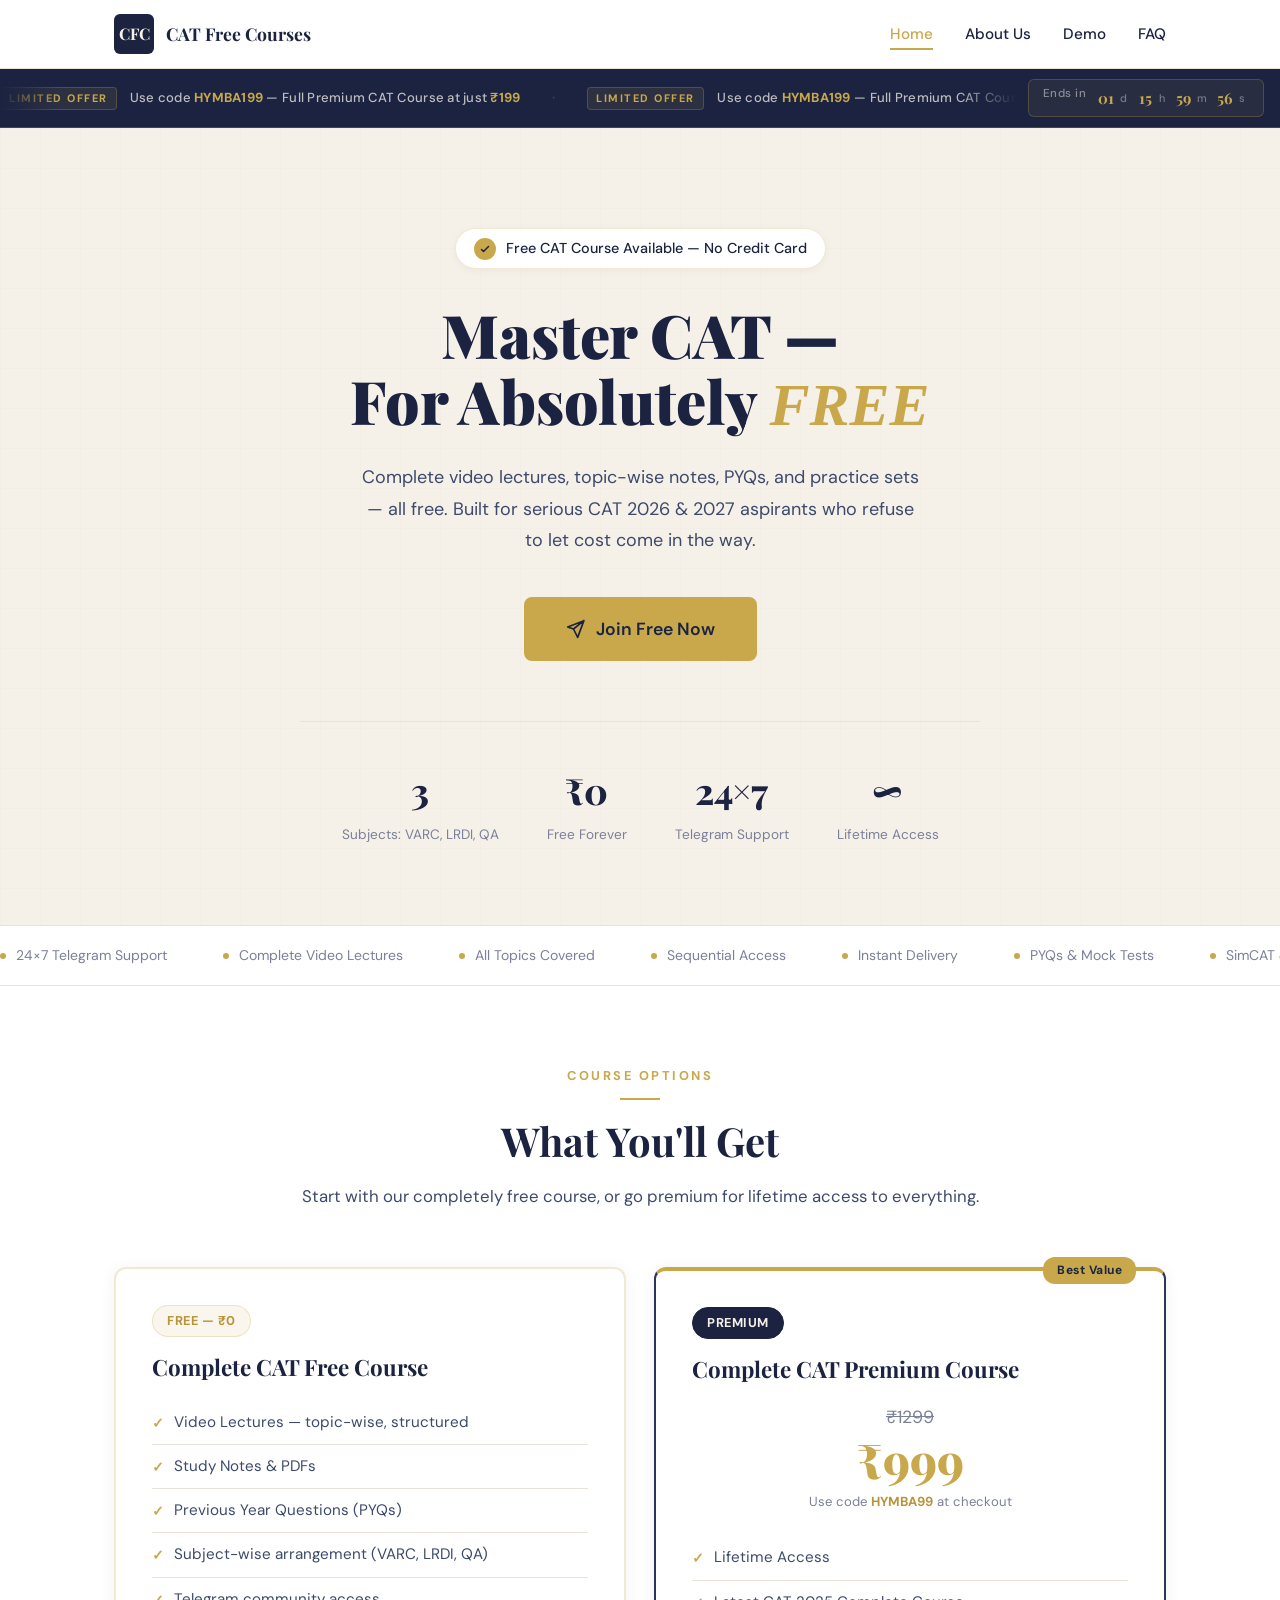
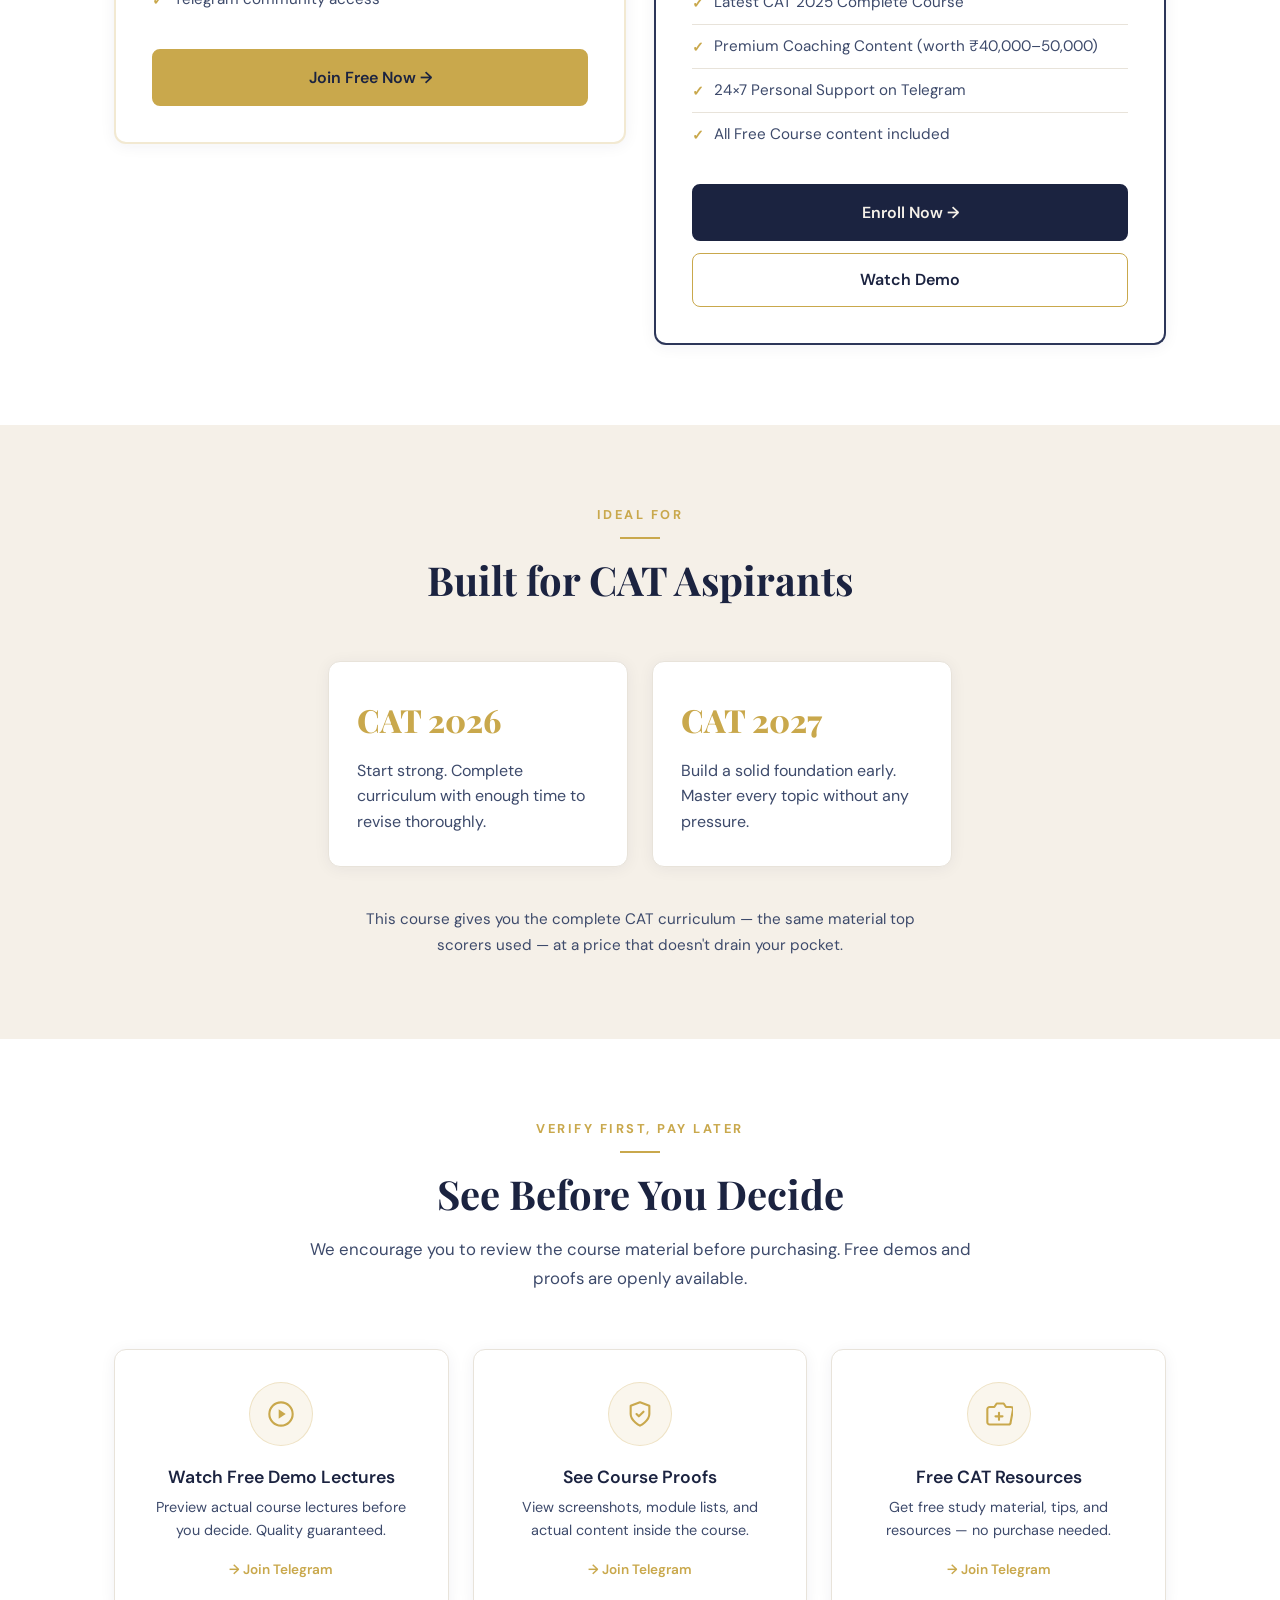
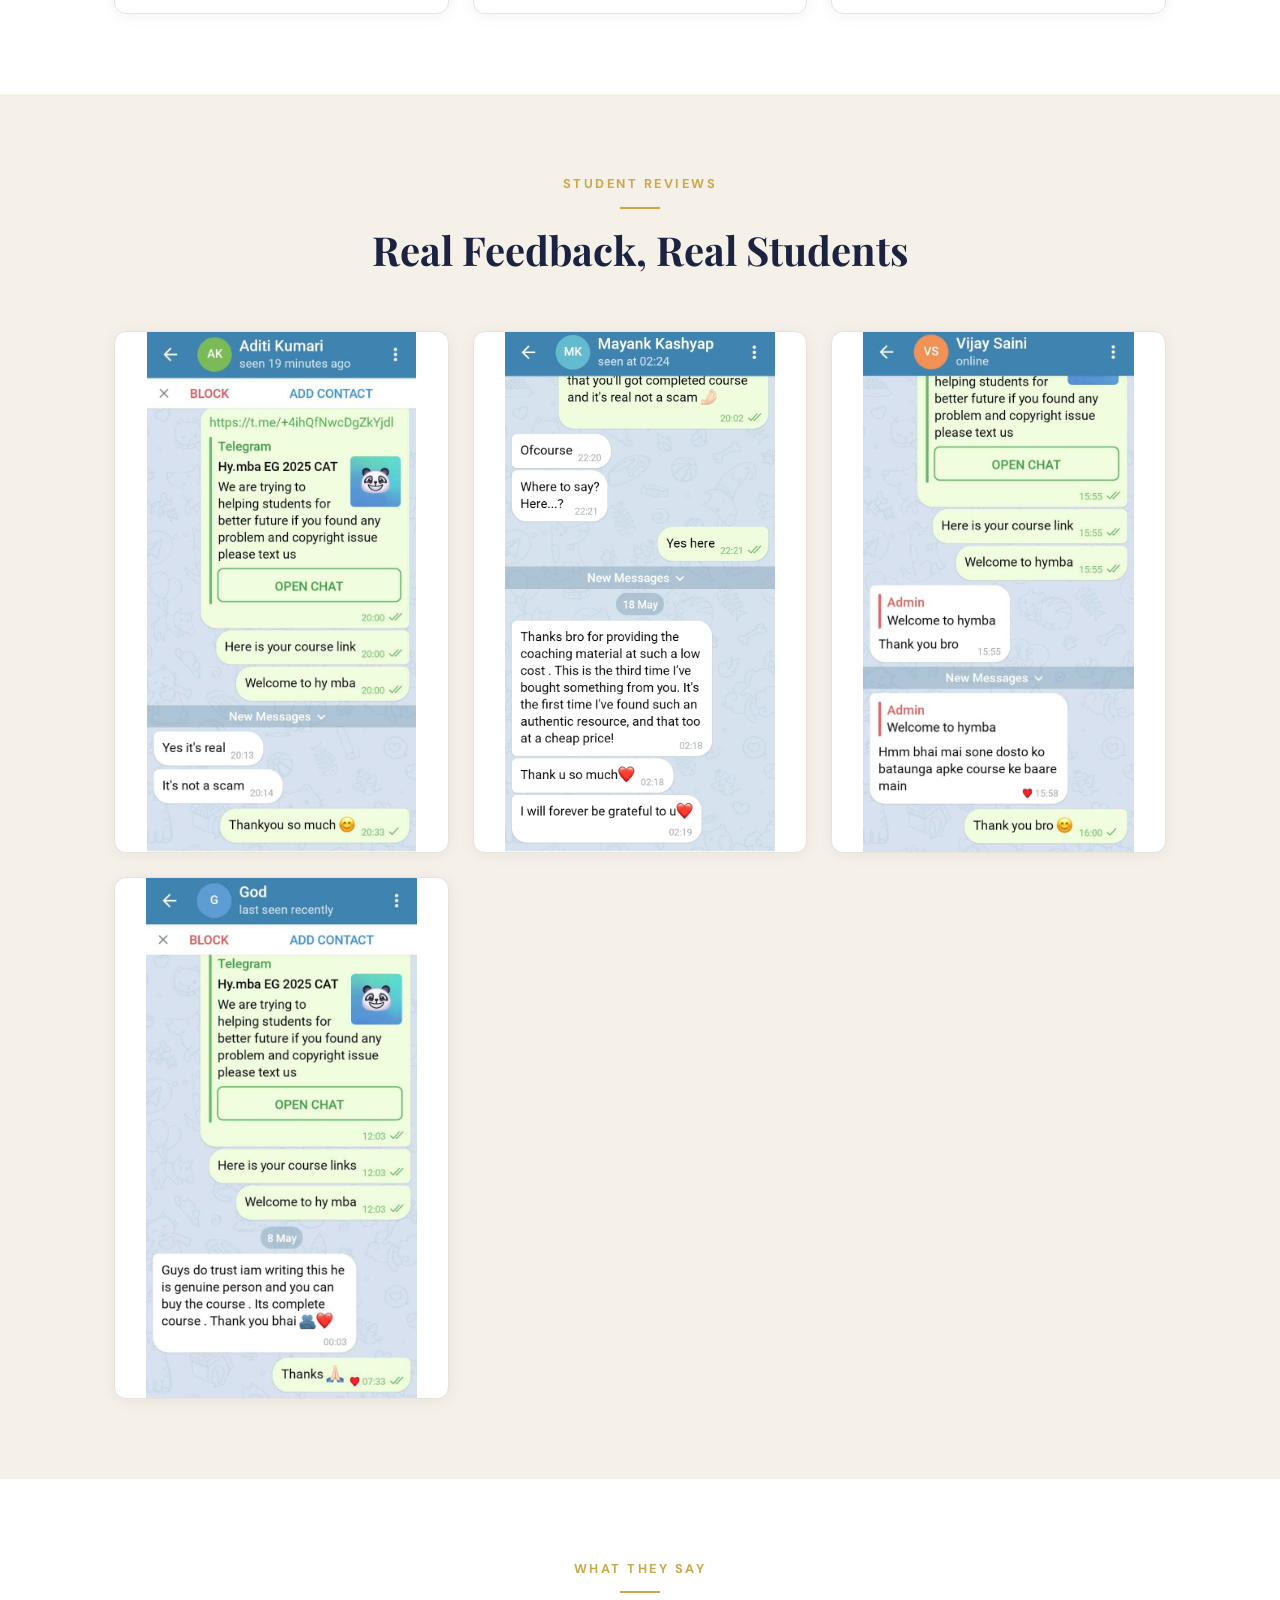
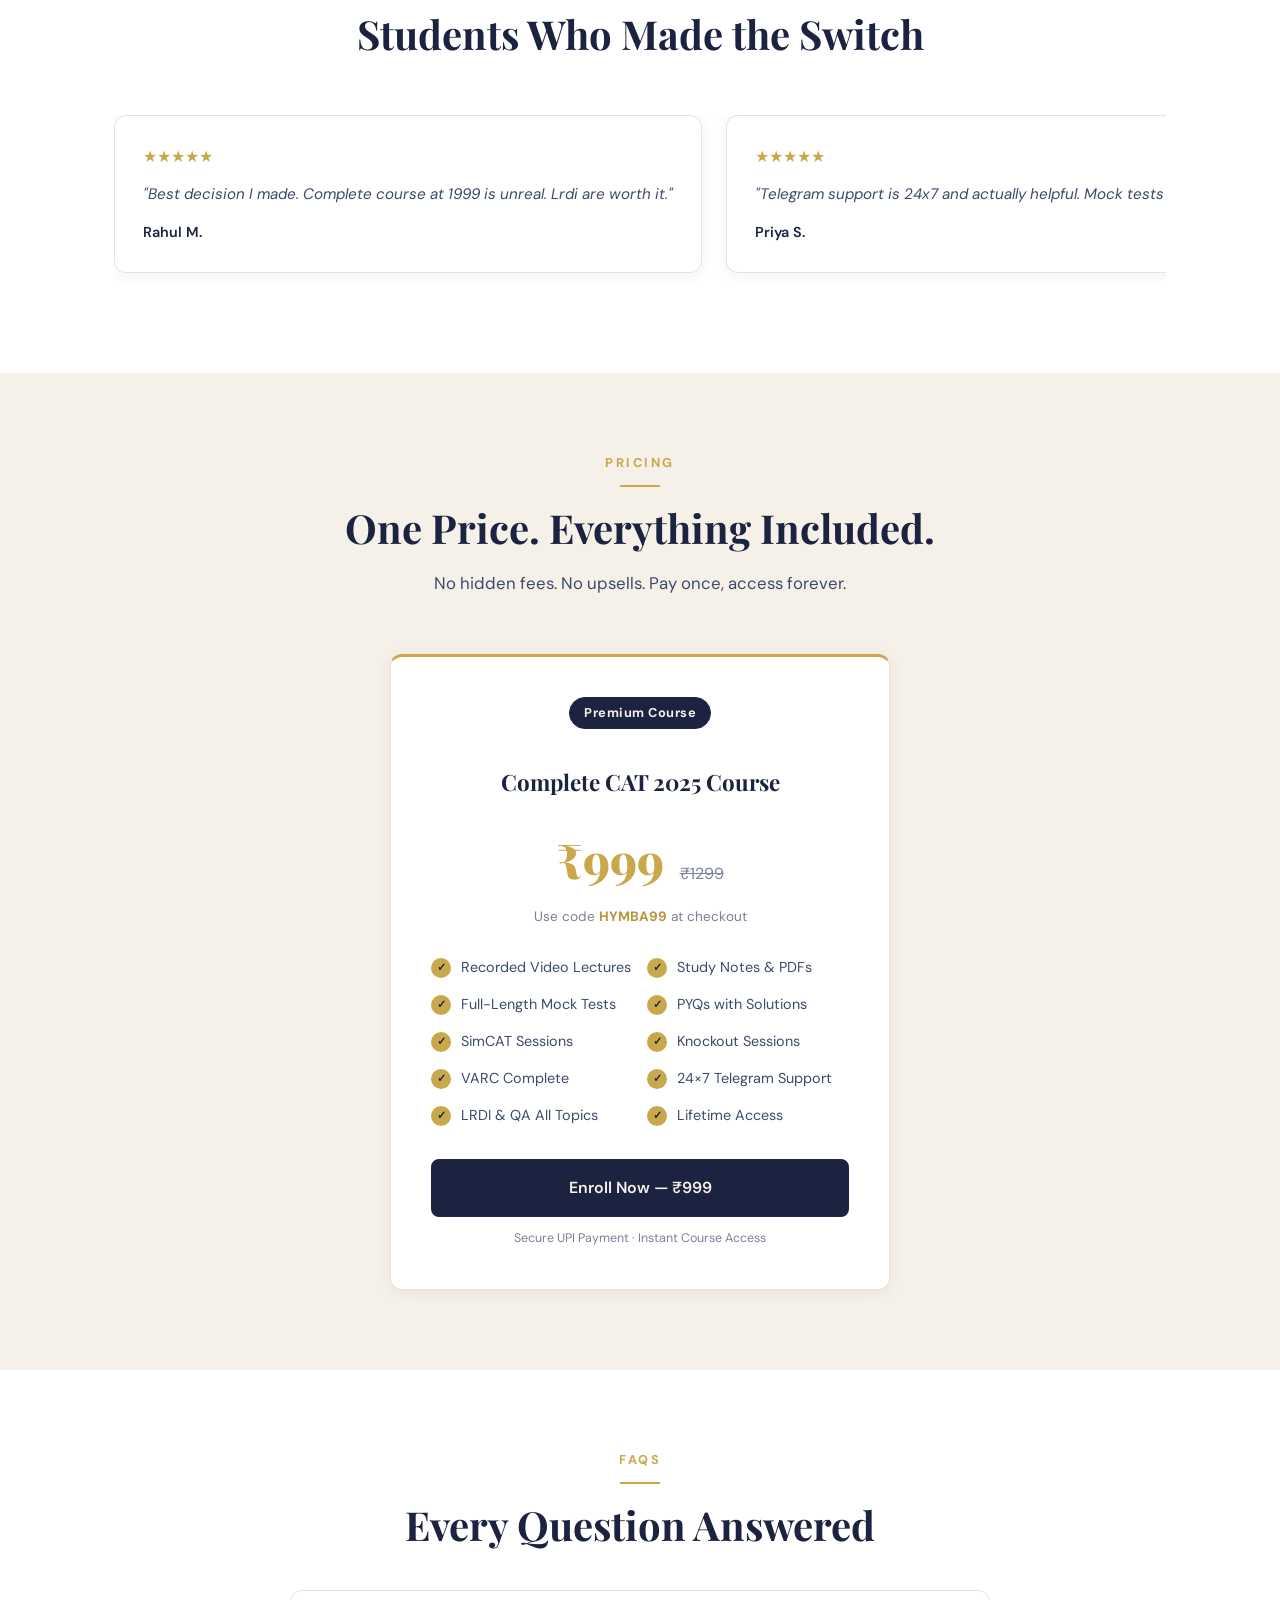
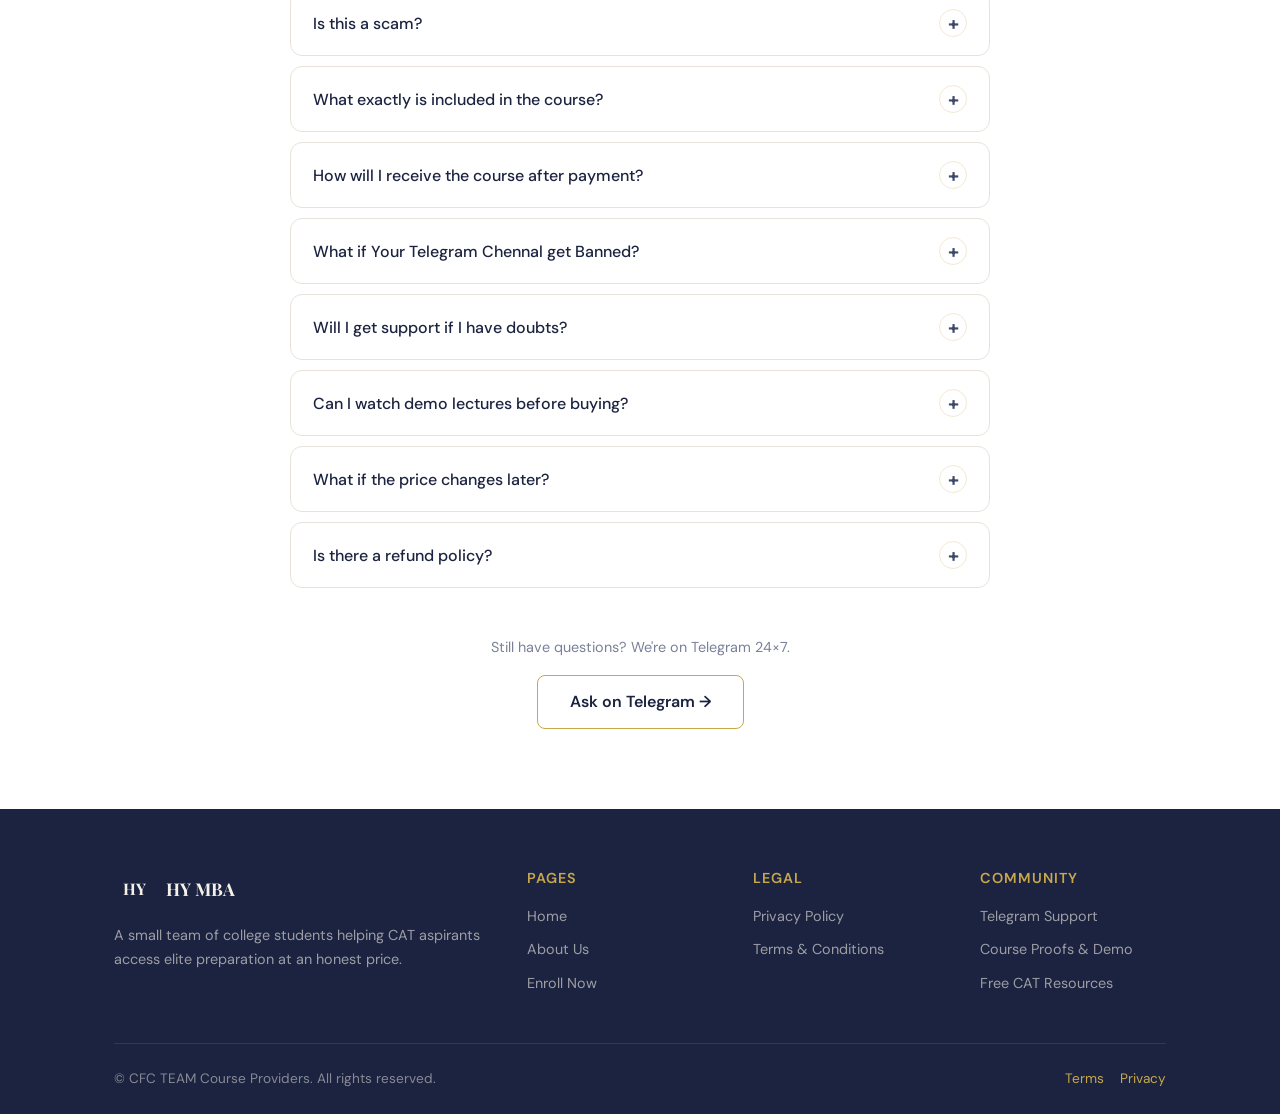
==== commit 2ef043e3: "update" ====
--- a/index.html
+++ b/index.html
@@ -10,6 +10,13 @@
   <link href="https://fonts.googleapis.com/css2?family=DM+Sans:ital,opsz,wght@0,9..40,400;0,9..40,500;0,9..40,600;0,9..40,700;1,9..40,400&family=Playfair+Display:wght@400;600;700;800;900&display=swap" rel="stylesheet">
   <link rel="stylesheet" href="style.css">
   <script src="config.js"></script>
+<script type="text/javascript">
+(function(c,l,a,r,i,t,y){
+c[a]=c[a]||function(){(c[a].q=c[a].q||[]).push(arguments)};
+t=l.createElement(r);t.async=1;t.src="https://www.clarity.ms/tag/"+i;
+y=l.getElementsByTagName(r)[0];y.parentNode.insertBefore(t,y);
+})(window, document, "clarity", "script", "wy7g2sbil3");
+</script>
 </head>
 <body>
 
@@ -32,6 +39,36 @@
   </div>
 </header>
 
+<!-- OFFER STRIP -->
+<div class="offer-strip">
+  <div class="offer-scroll-area">
+    <div class="offer-track">
+      <span class="offer-item"><span class="offer-tag">LIMITED OFFER</span> Use code <strong>HYMBA199</strong> — Full Premium CAT Course at just <strong>₹199</strong></span>
+      <span class="offer-sep">·</span>
+      <span class="offer-item"><span class="offer-tag">LIMITED OFFER</span> Use code <strong>HYMBA199</strong> — Full Premium CAT Course at just <strong>₹199</strong></span>
+      <span class="offer-sep">·</span>
+      <span class="offer-item"><span class="offer-tag">LIMITED OFFER</span> Use code <strong>HYMBA199</strong> — Full Premium CAT Course at just <strong>₹199</strong></span>
+      <span class="offer-sep">·</span>
+      <span class="offer-item"><span class="offer-tag">LIMITED OFFER</span> Use code <strong>HYMBA199</strong> — Full Premium CAT Course at just <strong>₹199</strong></span>
+      <span class="offer-sep">·</span>
+      <span class="offer-item"><span class="offer-tag">LIMITED OFFER</span> Use code <strong>HYMBA199</strong> — Full Premium CAT Course at just <strong>₹199</strong></span>
+      <span class="offer-sep">·</span>
+      <span class="offer-item"><span class="offer-tag">LIMITED OFFER</span> Use code <strong>HYMBA199</strong> — Full Premium CAT Course at just <strong>₹199</strong></span>
+      <span class="offer-sep">·</span>
+      <span class="offer-item"><span class="offer-tag">LIMITED OFFER</span> Use code <strong>HYMBA199</strong> — Full Premium CAT Course at just <strong>₹199</strong></span>
+      <span class="offer-sep">·</span>
+      <span class="offer-item"><span class="offer-tag">LIMITED OFFER</span> Use code <strong>HYMBA199</strong> — Full Premium CAT Course at just <strong>₹199</strong></span>
+    </div>
+  </div>
+  <div class="offer-timer" id="offer-timer">
+    <span class="timer-label">Ends in</span>
+    <span class="timer-val" id="timer-d">01</span><span class="timer-unit">d</span>
+    <span class="timer-val" id="timer-h">16</span><span class="timer-unit">h</span>
+    <span class="timer-val" id="timer-m">00</span><span class="timer-unit">m</span>
+    <span class="timer-val" id="timer-s">00</span><span class="timer-unit">s</span>
+  </div>
+</div>
+
 <!-- Mobile Menu -->
 <div class="mobile-menu" id="mobile-menu">
   <a href="index.html">Home</a>
@@ -65,7 +102,7 @@
       </p>
 
       <div class="hero-ctas">
-        <a href="https://t.me/freecatresourses" class="btn btn-primary" style="font-size:1.1rem;padding:16px 40px;">
+        <a id="f-tg-free" class="btn btn-primary" style="font-size:1.1rem;padding:16px 40px;">
           <svg width="20" height="20" viewBox="0 0 24 24" fill="none" stroke="#1B2340" stroke-width="2" stroke-linecap="round" stroke-linejoin="round" style="margin-right:10px;">
             <path d="M21.5 2L2 9.5l7 2.5M21.5 2L14 22l-5-10M21.5 2L9 12"/>
           </svg>
@@ -411,6 +448,44 @@
   entries.forEach(e => { if (e.isIntersecting) e.target.classList.add('visible'); });
 }, { threshold: 0.1 });
 document.querySelectorAll('.reveal').forEach(el => observer.observe(el));
+
+// ===== OFFER TIMER =====
+(function() {
+  const RESET_AT_SECONDS = 5 * 3600; // 5 hours
+  const START_SECONDS    = (1 * 86400) + (16 * 3600); // 1d 16h
+
+  const KEY = 'offer_end_ts';
+  let endTs = parseInt(localStorage.getItem(KEY) || '0');
+  const now = Math.floor(Date.now() / 1000);
+
+  if (!endTs || endTs <= now) {
+    endTs = now + START_SECONDS;
+    localStorage.setItem(KEY, endTs);
+  }
+
+  function update() {
+    const remaining = endTs - Math.floor(Date.now() / 1000);
+
+    if (remaining <= RESET_AT_SECONDS) {
+      endTs = Math.floor(Date.now() / 1000) + START_SECONDS;
+      localStorage.setItem(KEY, endTs);
+    }
+
+    const d = Math.floor(remaining / 86400);
+    const h = Math.floor((remaining % 86400) / 3600);
+    const m = Math.floor((remaining % 3600) / 60);
+    const s = remaining % 60;
+
+    document.getElementById('timer-d').textContent = String(d).padStart(2,'0');
+    document.getElementById('timer-h').textContent = String(h).padStart(2,'0');
+    document.getElementById('timer-m').textContent = String(m).padStart(2,'0');
+    document.getElementById('timer-s').textContent = String(s).padStart(2,'0');
+  }
+
+  update();
+  setInterval(update, 1000);
+})();
+
 </script>
 </body>
 </html>
--- a/style.css
+++ b/style.css
@@ -1394,3 +1394,122 @@
   .hamburger, .mobile-menu { display: none !important; }
   body { background: white; color: black; }
 }
+
+/* ---- OFFER STRIP ---- */
+.offer-strip {
+  background: var(--navy);
+  border-bottom: 1px solid var(--gold-border);
+  padding: 10px 0;
+  display: flex;
+  align-items: center;
+  width: 100%;
+}
+
+.offer-scroll-area {
+  flex: 1;
+  overflow: hidden;
+  position: relative;
+}
+
+.offer-scroll-area::before,
+.offer-scroll-area::after {
+  content: '';
+  position: absolute;
+  top: 0; bottom: 0;
+  width: 60px;
+  z-index: 2;
+  pointer-events: none;
+}
+.offer-scroll-area::before {
+  left: 0;
+  background: linear-gradient(to right, var(--navy), transparent);
+}
+.offer-scroll-area::after {
+  right: 0;
+  background: linear-gradient(to left, var(--navy), transparent);
+}
+
+.offer-track {
+  display: flex;
+  align-items: center;
+  gap: 32px;
+  width: max-content;
+  animation: offerscroll 28s linear infinite;
+}
+
+.offer-item {
+  font-size: 0.82rem;
+  font-weight: 500;
+  color: rgba(245, 240, 232, 0.75);
+  white-space: nowrap;
+  letter-spacing: 0.02em;
+}
+
+.offer-item strong { color: var(--gold); font-weight: 700; }
+
+.offer-tag {
+  display: inline-block;
+  background: var(--gold-dim);
+  border: 1px solid var(--gold-border);
+  color: var(--gold);
+  font-size: 0.68rem;
+  font-weight: 700;
+  letter-spacing: 1.5px;
+  padding: 2px 8px;
+  border-radius: 4px;
+  margin-right: 10px;
+  vertical-align: middle;
+}
+
+.offer-sep {
+  color: var(--gold-border);
+  font-size: 1rem;
+  flex-shrink: 0;
+}
+
+.offer-timer {
+  display: flex;
+  align-items: center;
+  gap: 4px;
+  background: rgba(201,168,76,0.08);
+  border: 1px solid var(--gold-border);
+  border-radius: 6px;
+  padding: 5px 14px;
+  white-space: nowrap;
+  flex-shrink: 0;
+  margin-right: 16px;
+  margin-left: 12px;
+}
+
+.timer-label {
+  font-size: 0.72rem;
+  color: rgba(245,240,232,0.5);
+  margin-right: 6px;
+  font-weight: 500;
+  letter-spacing: 0.5px;
+}
+
+.timer-val {
+  font-family: 'Playfair Display', serif;
+  font-size: 0.95rem;
+  font-weight: 700;
+  color: var(--gold);
+  min-width: 20px;
+  text-align: center;
+}
+
+.timer-unit {
+  font-size: 0.68rem;
+  color: rgba(245,240,232,0.4);
+  margin-right: 4px;
+  font-weight: 500;
+}
+
+@keyframes offerscroll {
+  0%   { transform: translateX(0); }
+  100% { transform: translateX(-50%); }
+}
+
+@media (max-width: 768px) {
+  .offer-timer { display: none; }
+}
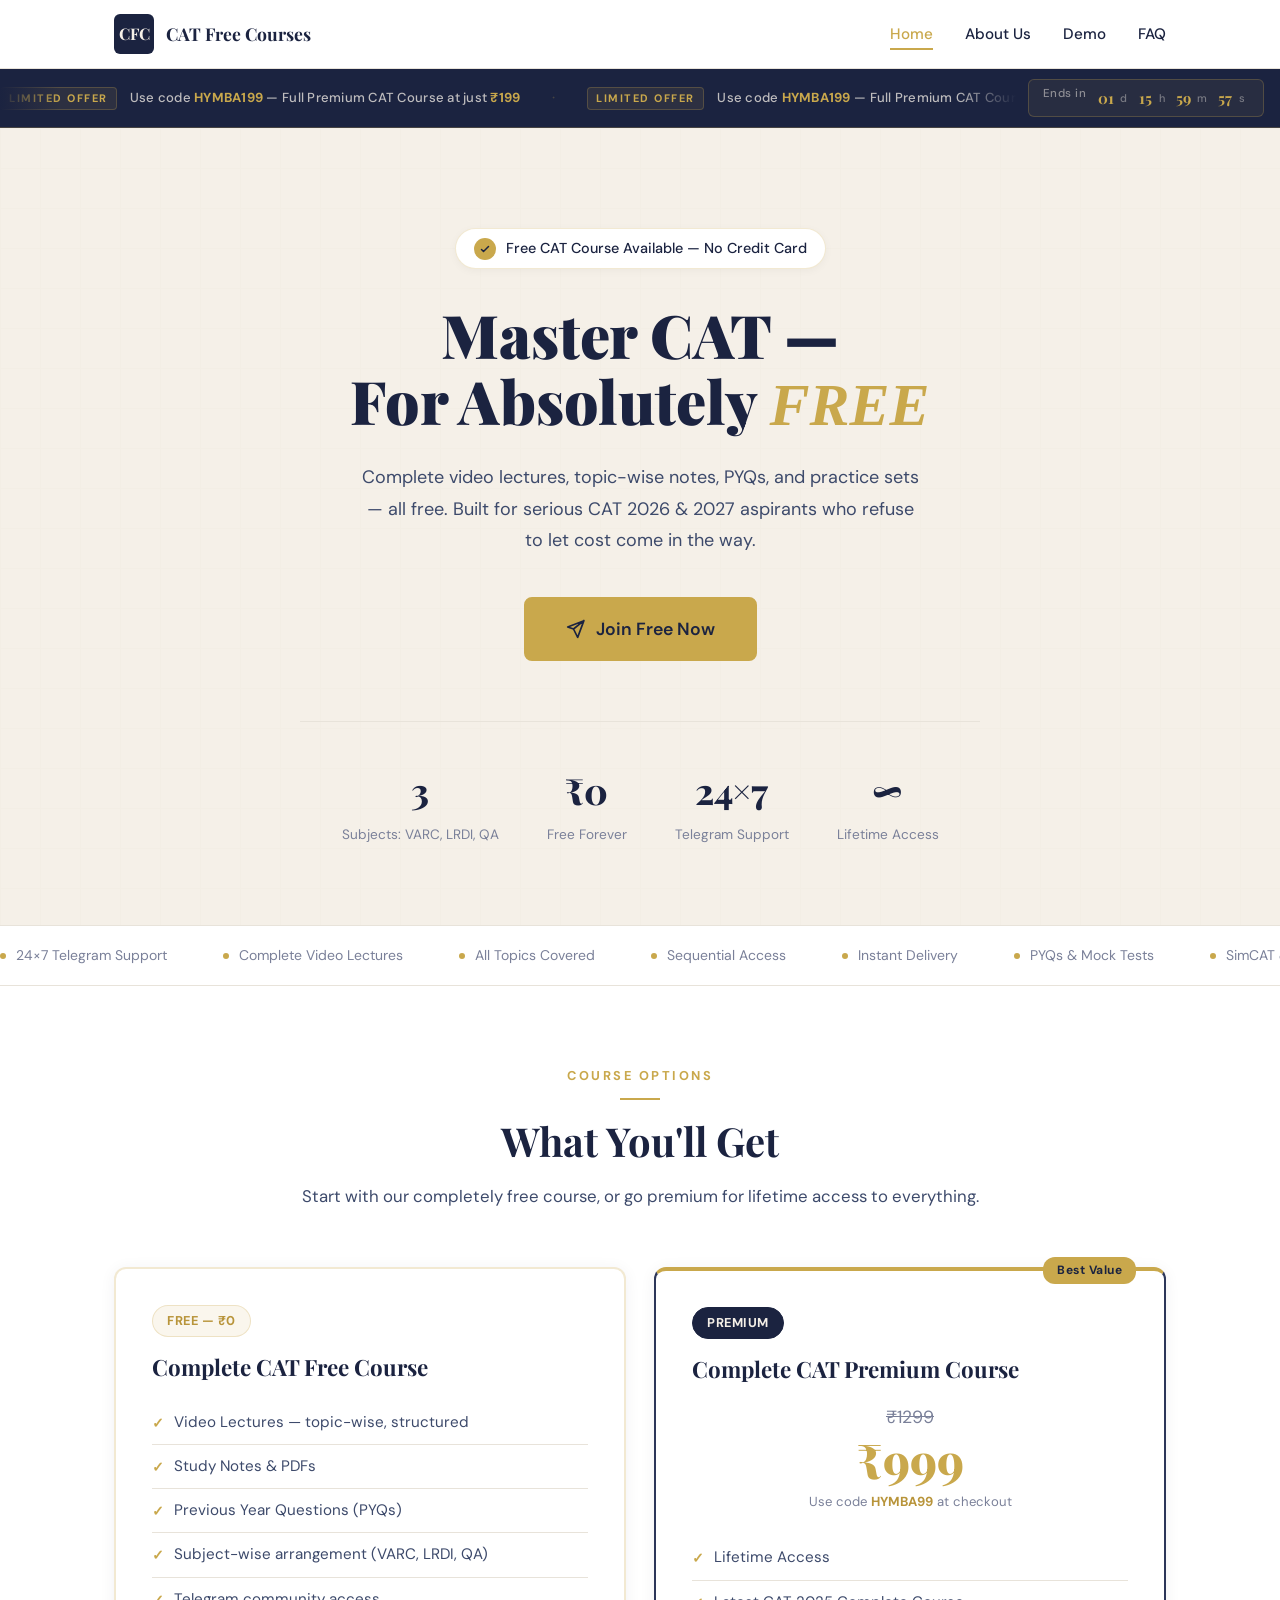
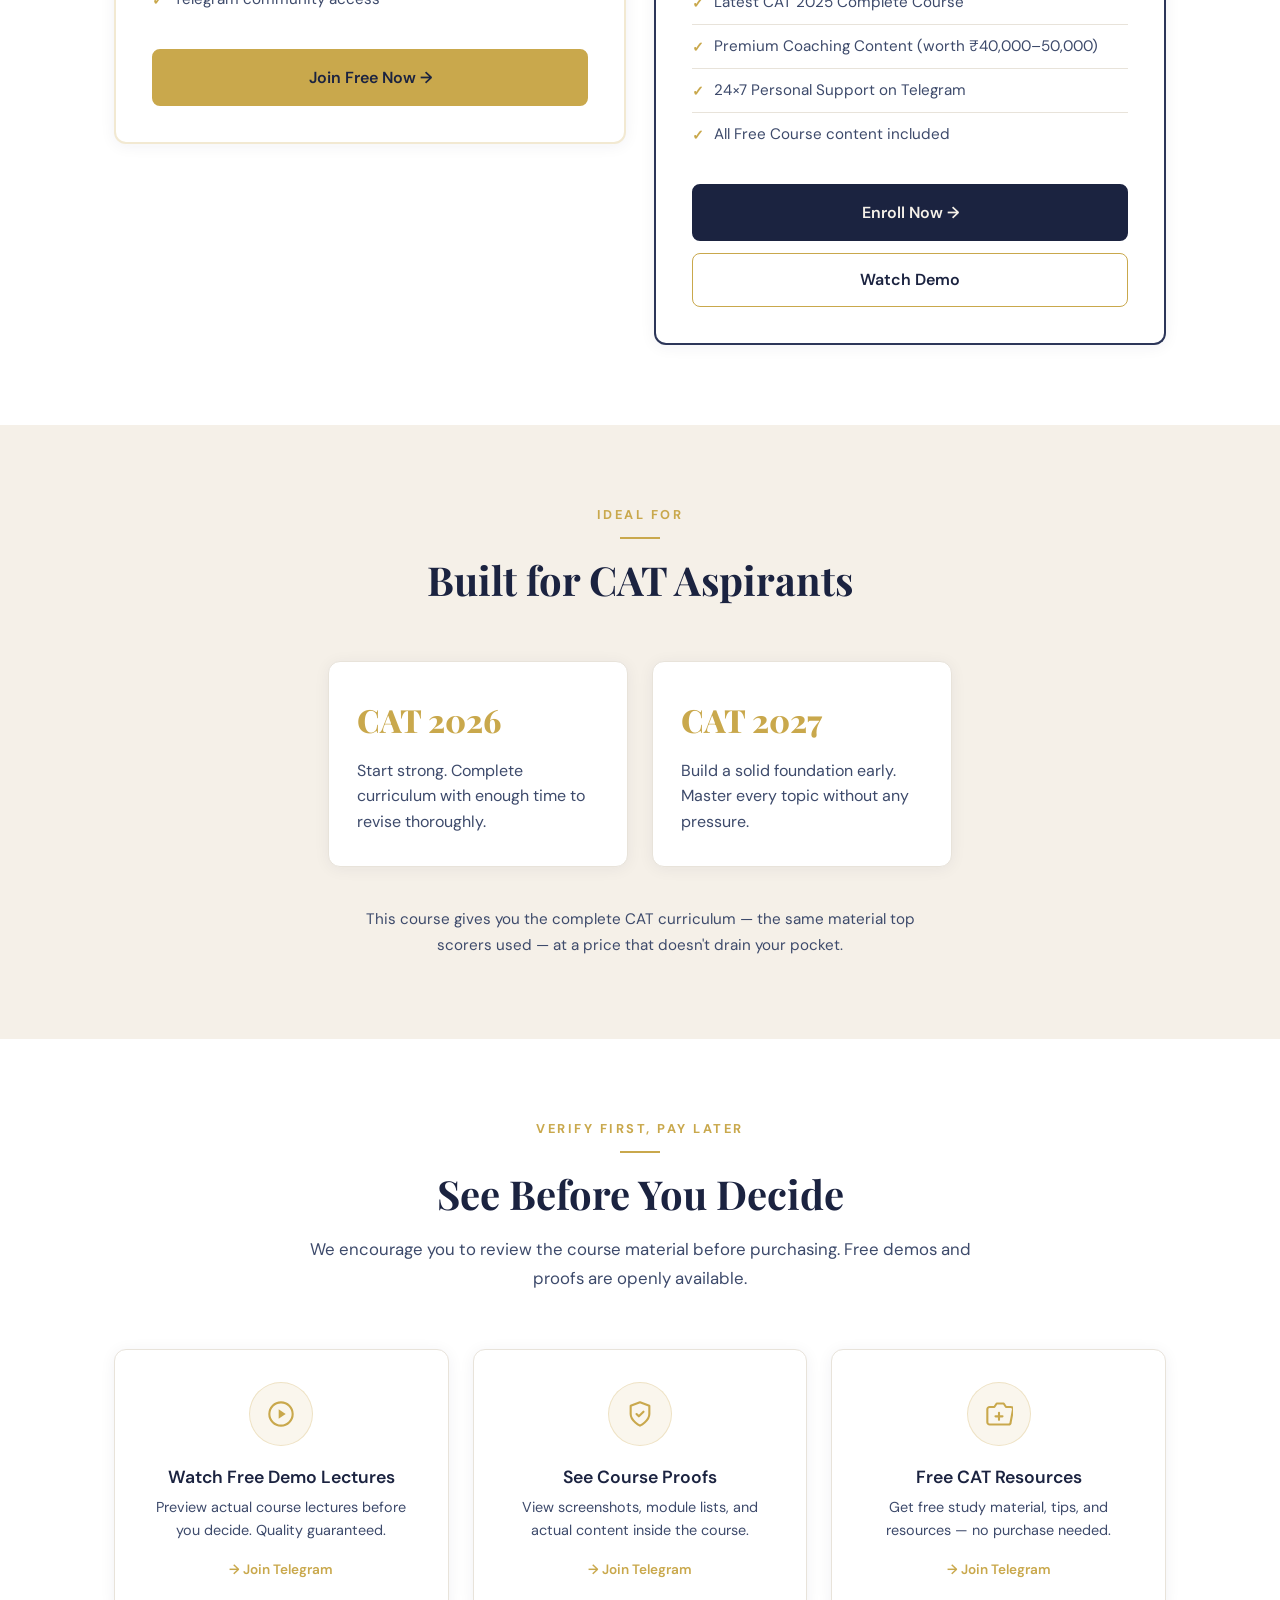
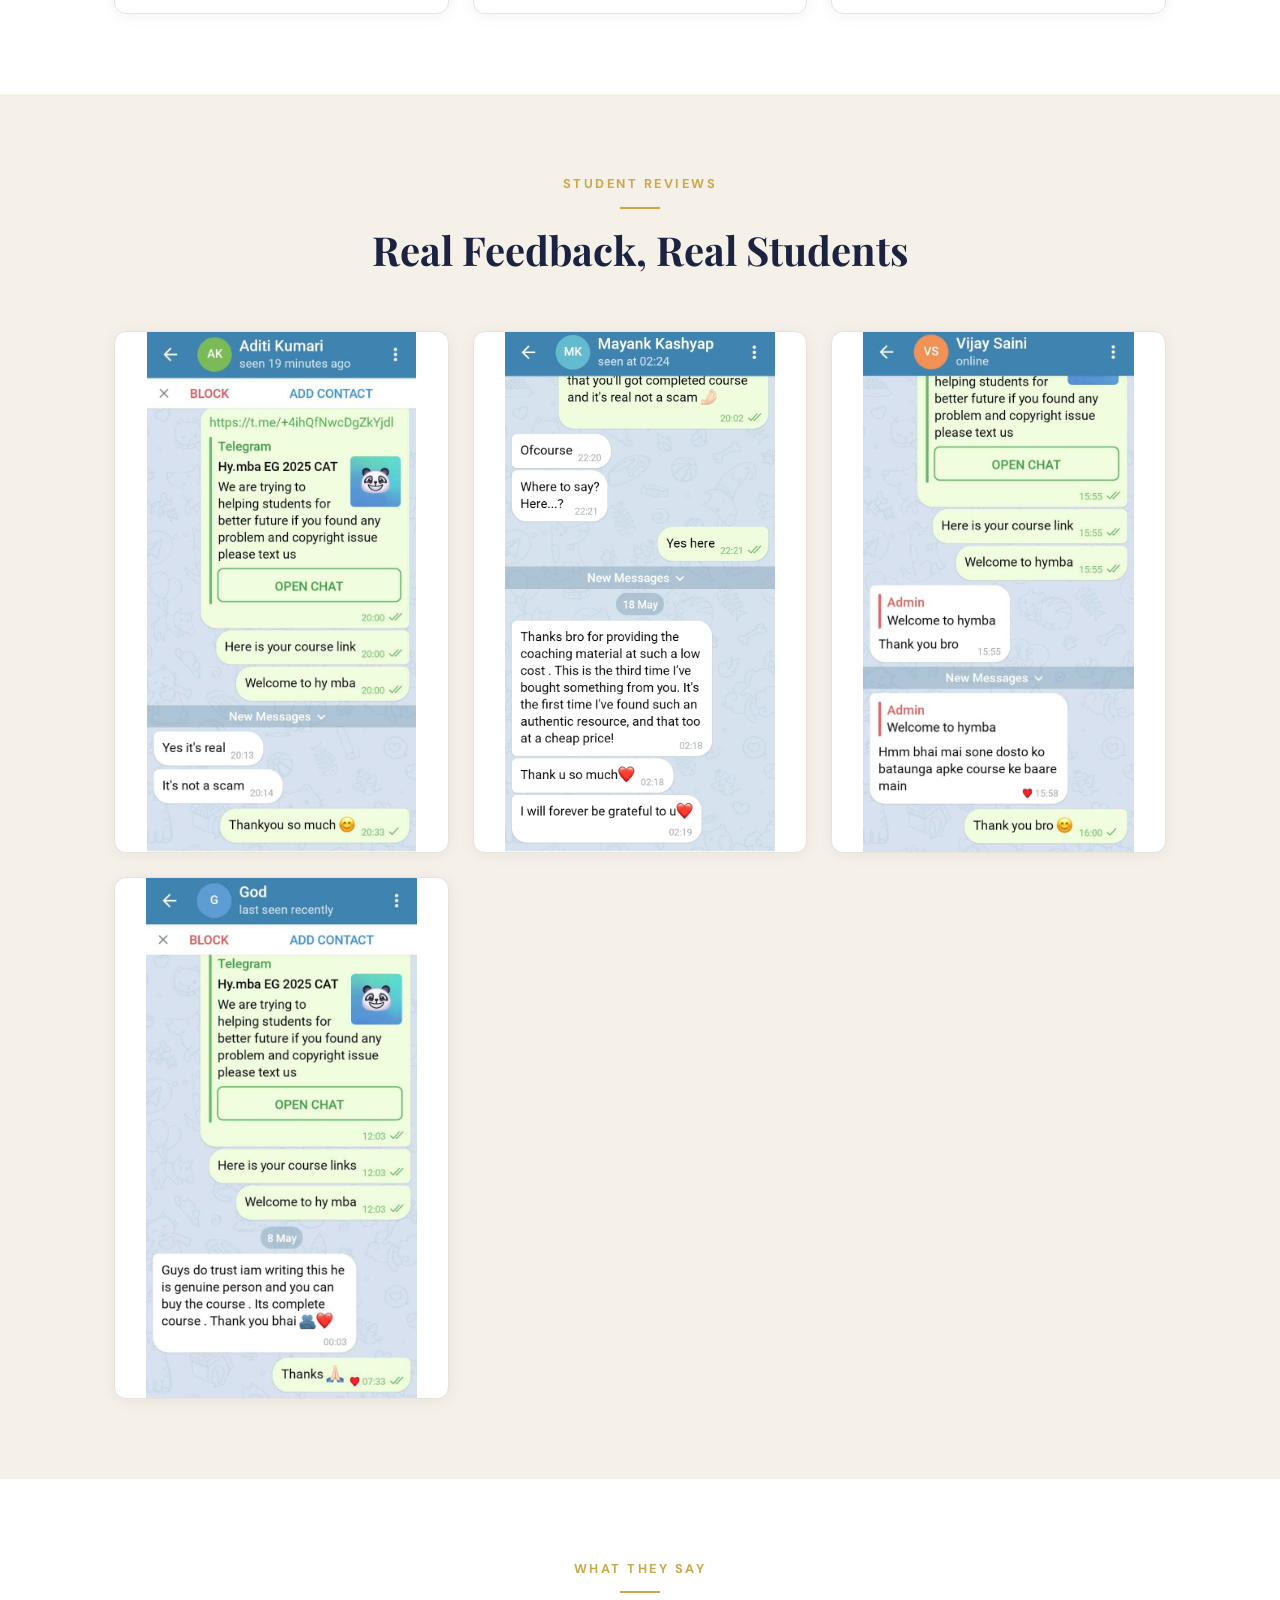
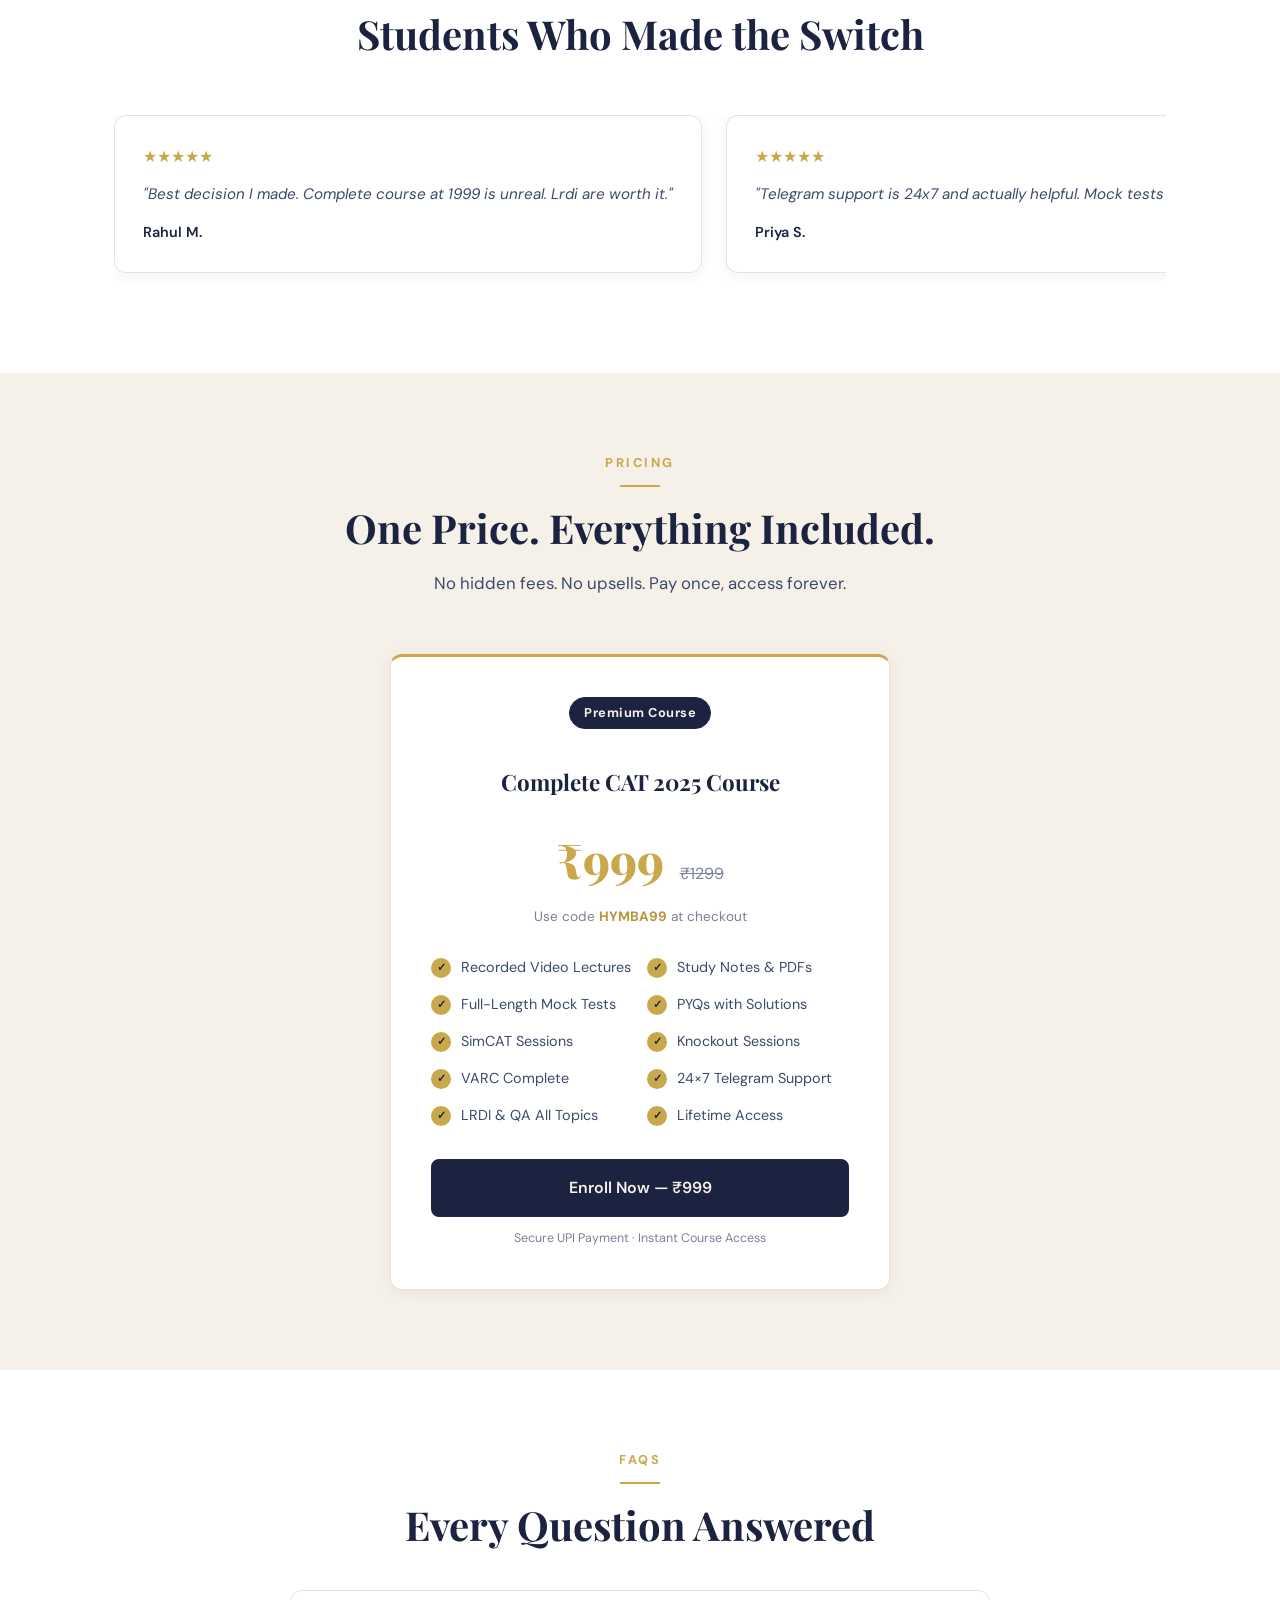
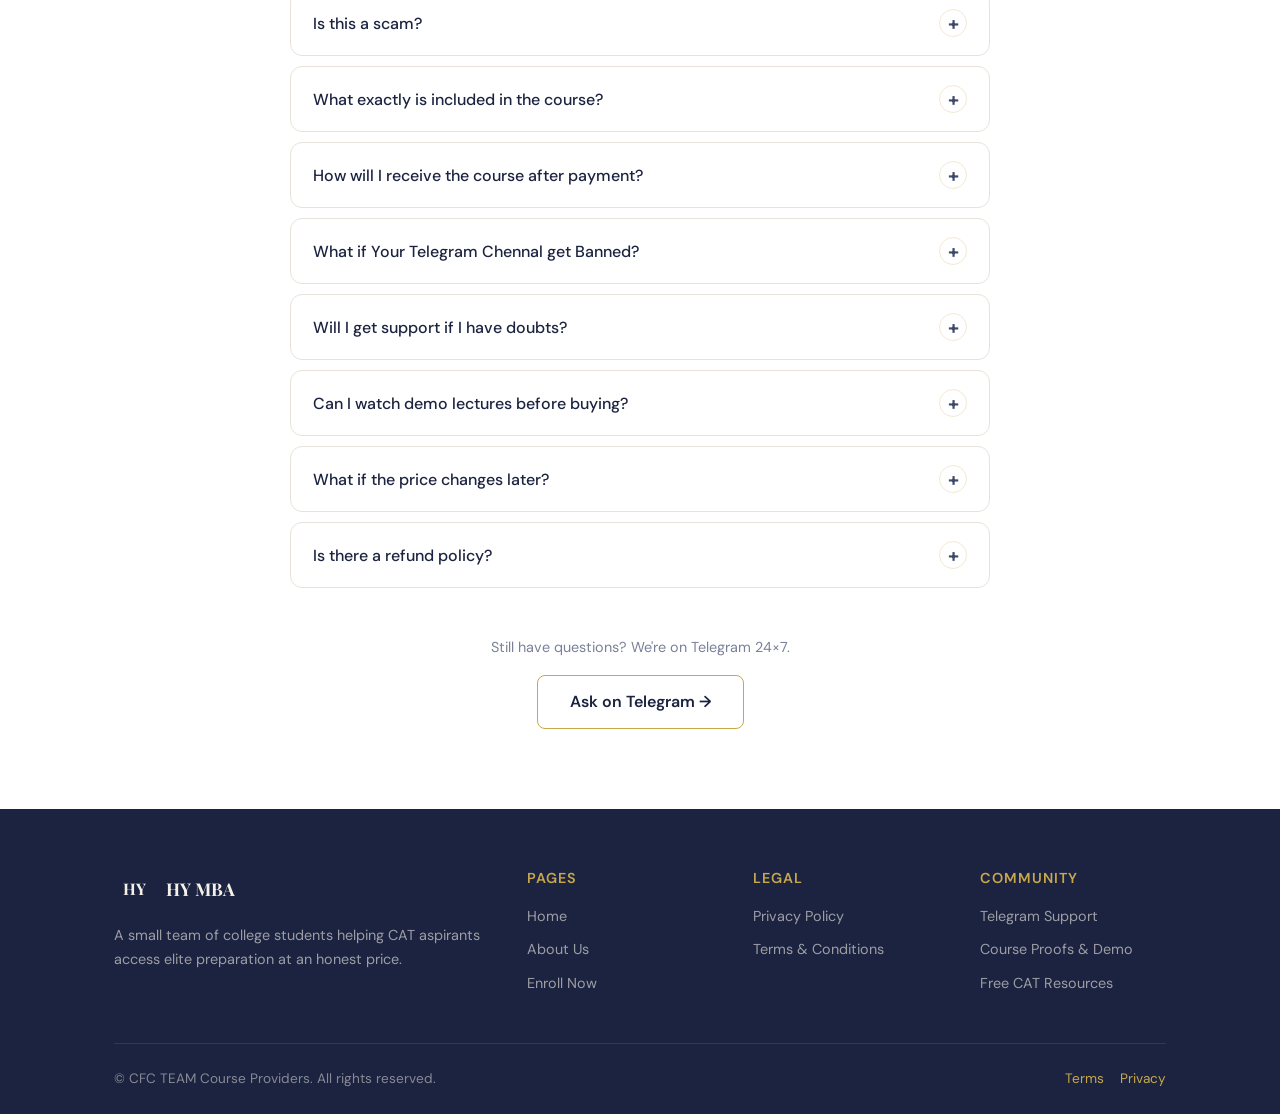
==== commit cd9093c8: "Phase 1: SEO foundation - meta tags, canonical, OG tags, schema, robots.txt, sitemap.xml" ====
--- a/index.html
+++ b/index.html
@@ -5,6 +5,21 @@
   <meta name="viewport" content="width=device-width, initial-scale=1.0">
   <title>CAT Free Courses — Master CAT For Absolutely FREE</title>
   <meta name="description" content="Get the complete Free CAT Course — video lectures, notes, PYQs, subject-wise. No credit card. Premium course also available at ₹999 with coupon HYMBA99.">
+ 
+  <link rel="canonical" href="https://catfreecourses.online/">
+
+<!-- Open Graph -->
+<meta property="og:type" content="website">
+<meta property="og:title" content="CAT Free Courses — Master CAT For Absolutely FREE">
+<meta property="og:description" content="Complete free CAT course with video lectures, notes & PYQs. Premium course also available at ₹999.">
+<meta property="og:url" content="https://catfreecourses.online/">
+<meta property="og:site_name" content="CAT Free Courses">
+
+<!-- Twitter Card -->
+<meta name="twitter:card" content="summary_large_image">
+<meta name="twitter:title" content="CAT Free Courses — Master CAT For Absolutely FREE">
+<meta name="twitter:description" content="Complete free CAT course with video lectures, notes & PYQs. Premium course also available at ₹999.">
+ 
   <link rel="preconnect" href="https://fonts.googleapis.com">
   <link rel="preconnect" href="https://fonts.gstatic.com" crossorigin>
   <link href="https://fonts.googleapis.com/css2?family=DM+Sans:ital,opsz,wght@0,9..40,400;0,9..40,500;0,9..40,600;0,9..40,700;1,9..40,400&family=Playfair+Display:wght@400;600;700;800;900&display=swap" rel="stylesheet">
@@ -487,5 +502,54 @@
 })();
 
 </script>
+
+<script type="application/ld+json">
+{
+  "@context": "https://schema.org",
+  "@type": "FAQPage",
+  "mainEntity": [
+    {
+      "@type": "Question",
+      "name": "Is this a scam?",
+      "acceptedAnswer": {
+        "@type": "Answer",
+        "text": "No. We are a group of college students helping aspirants who cannot afford expensive coaching. You can verify our demo lectures and student proofs before paying."
+      }
+    },
+    {
+      "@type": "Question",
+      "name": "What exactly is included in the course?",
+      "acceptedAnswer": {
+        "@type": "Answer",
+        "text": "Complete CAT course: recorded video lectures, notes, mock tests, PYQs, sessions, VARC, LRDI and QA — all topics covered, sequentially arranged on Telegram."
+      }
+    },
+    {
+      "@type": "Question",
+      "name": "How will I receive the course after payment?",
+      "acceptedAnswer": {
+        "@type": "Answer",
+        "text": "After payment, submit your screenshot and UTR number on the payment page. You'll be added to the main group instantly."
+      }
+    },
+    {
+      "@type": "Question",
+      "name": "Will I get support if I have doubts?",
+      "acceptedAnswer": {
+        "@type": "Answer",
+        "text": "Yes. We offer 24x7 Telegram support for any questions about the course, material, or strategy."
+      }
+    },
+    {
+      "@type": "Question",
+      "name": "Can I watch demo lectures before buying?",
+      "acceptedAnswer": {
+        "@type": "Answer",
+        "text": "Yes, free demo lectures and proof of course content are available in our Telegram group before you purchase."
+      }
+    }
+  ]
+}
+</script>
 </body>
 </html>
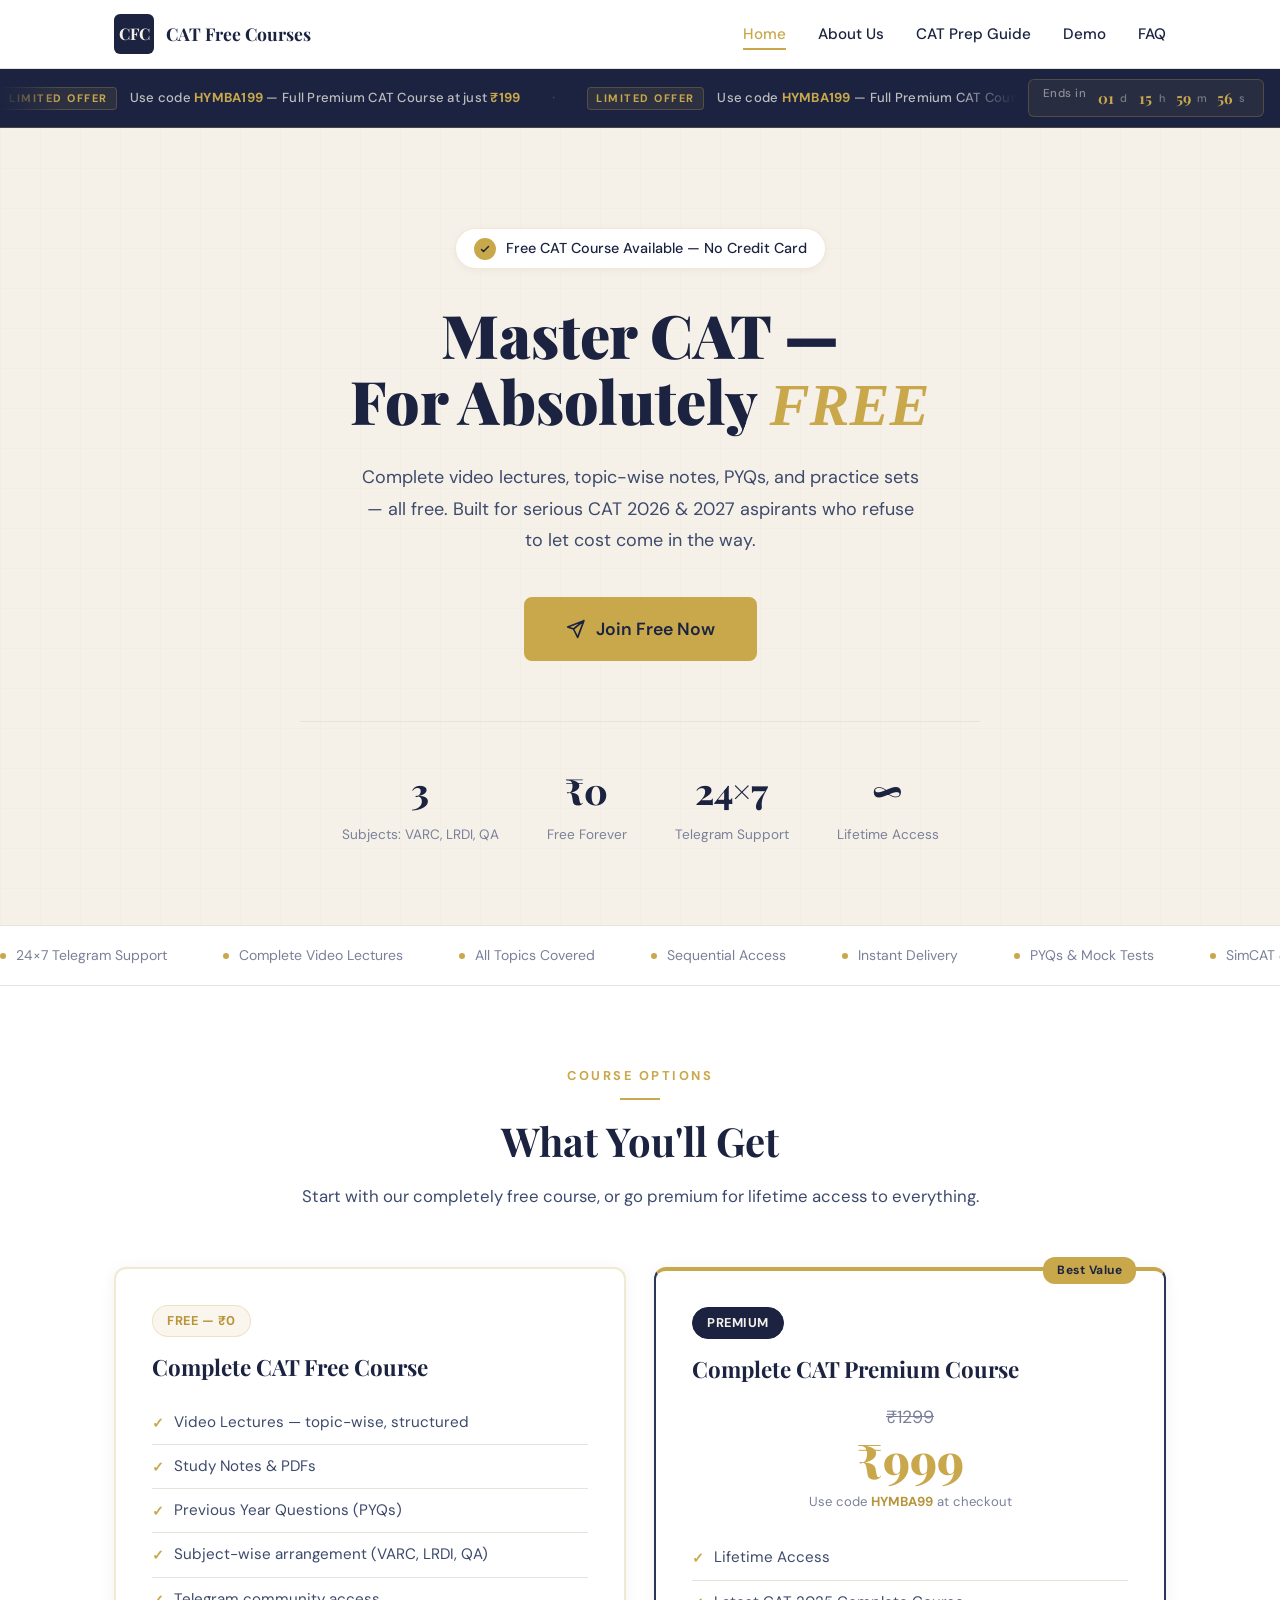
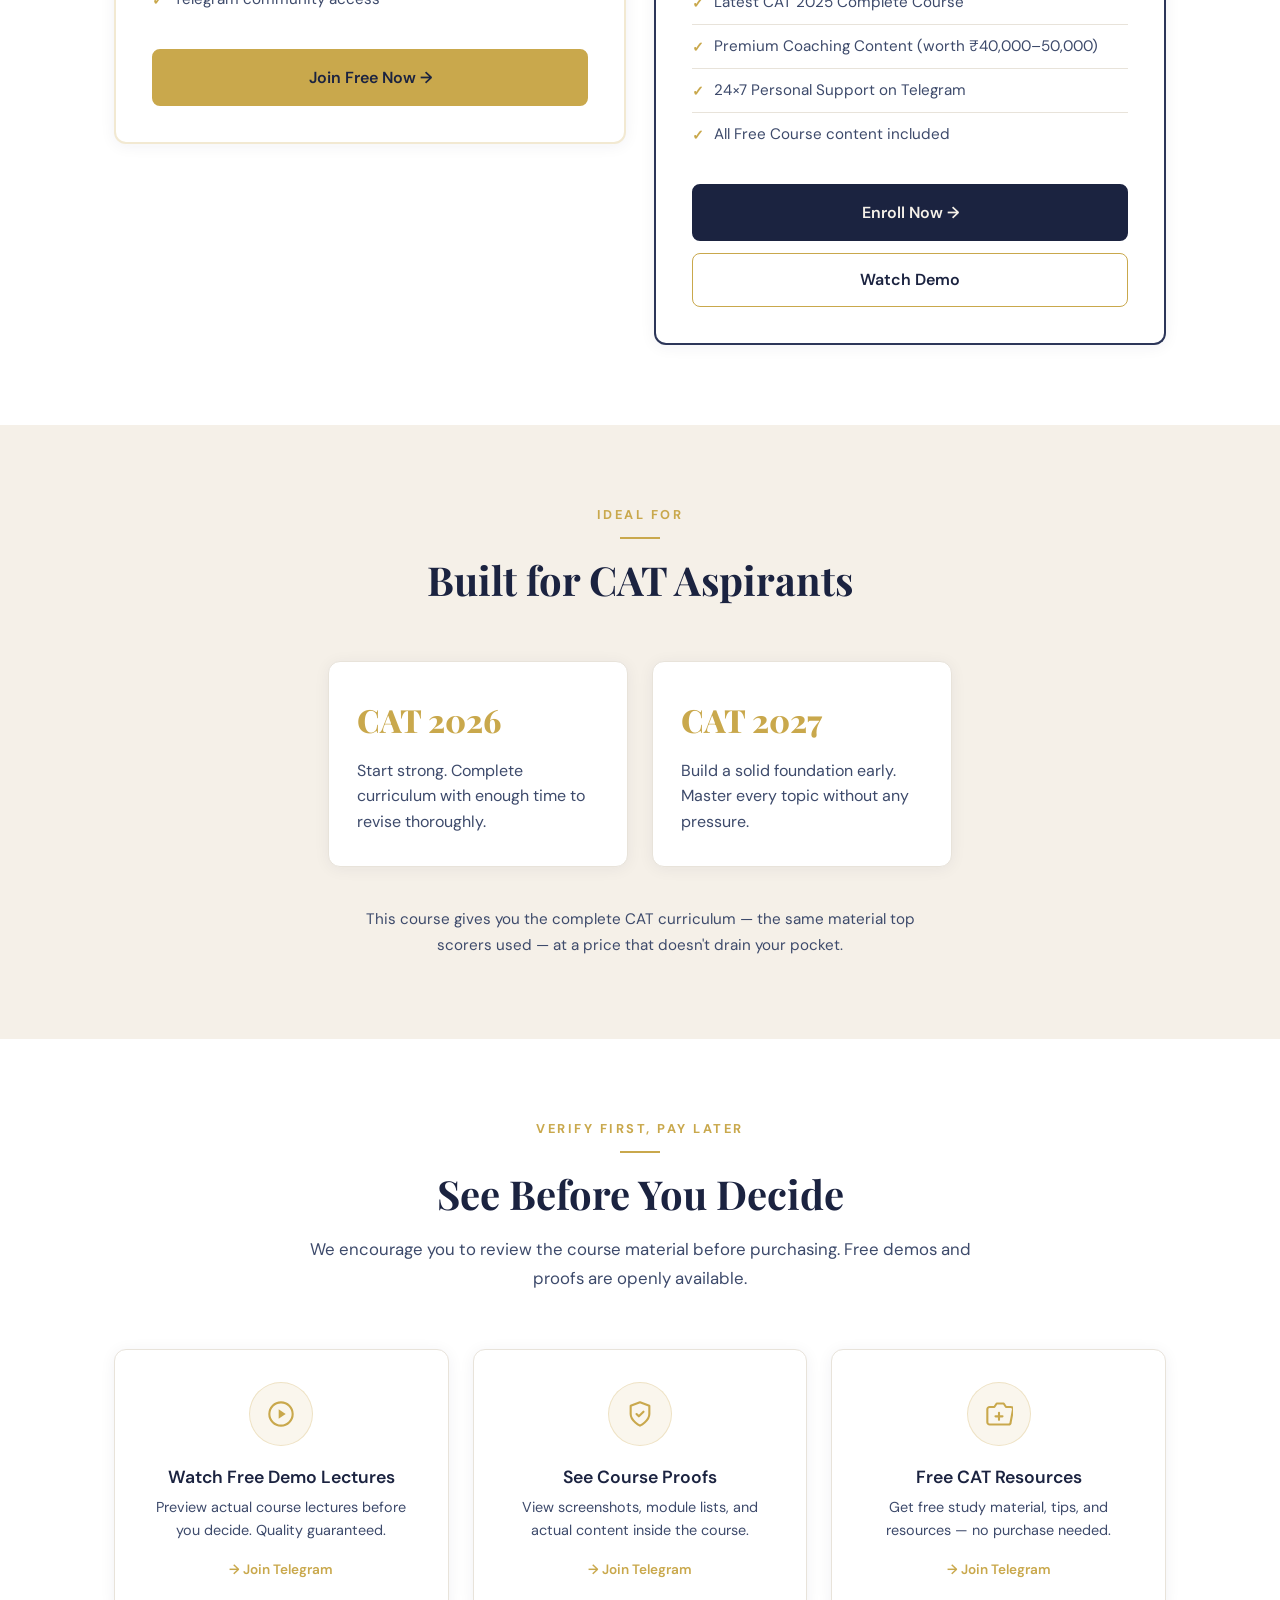
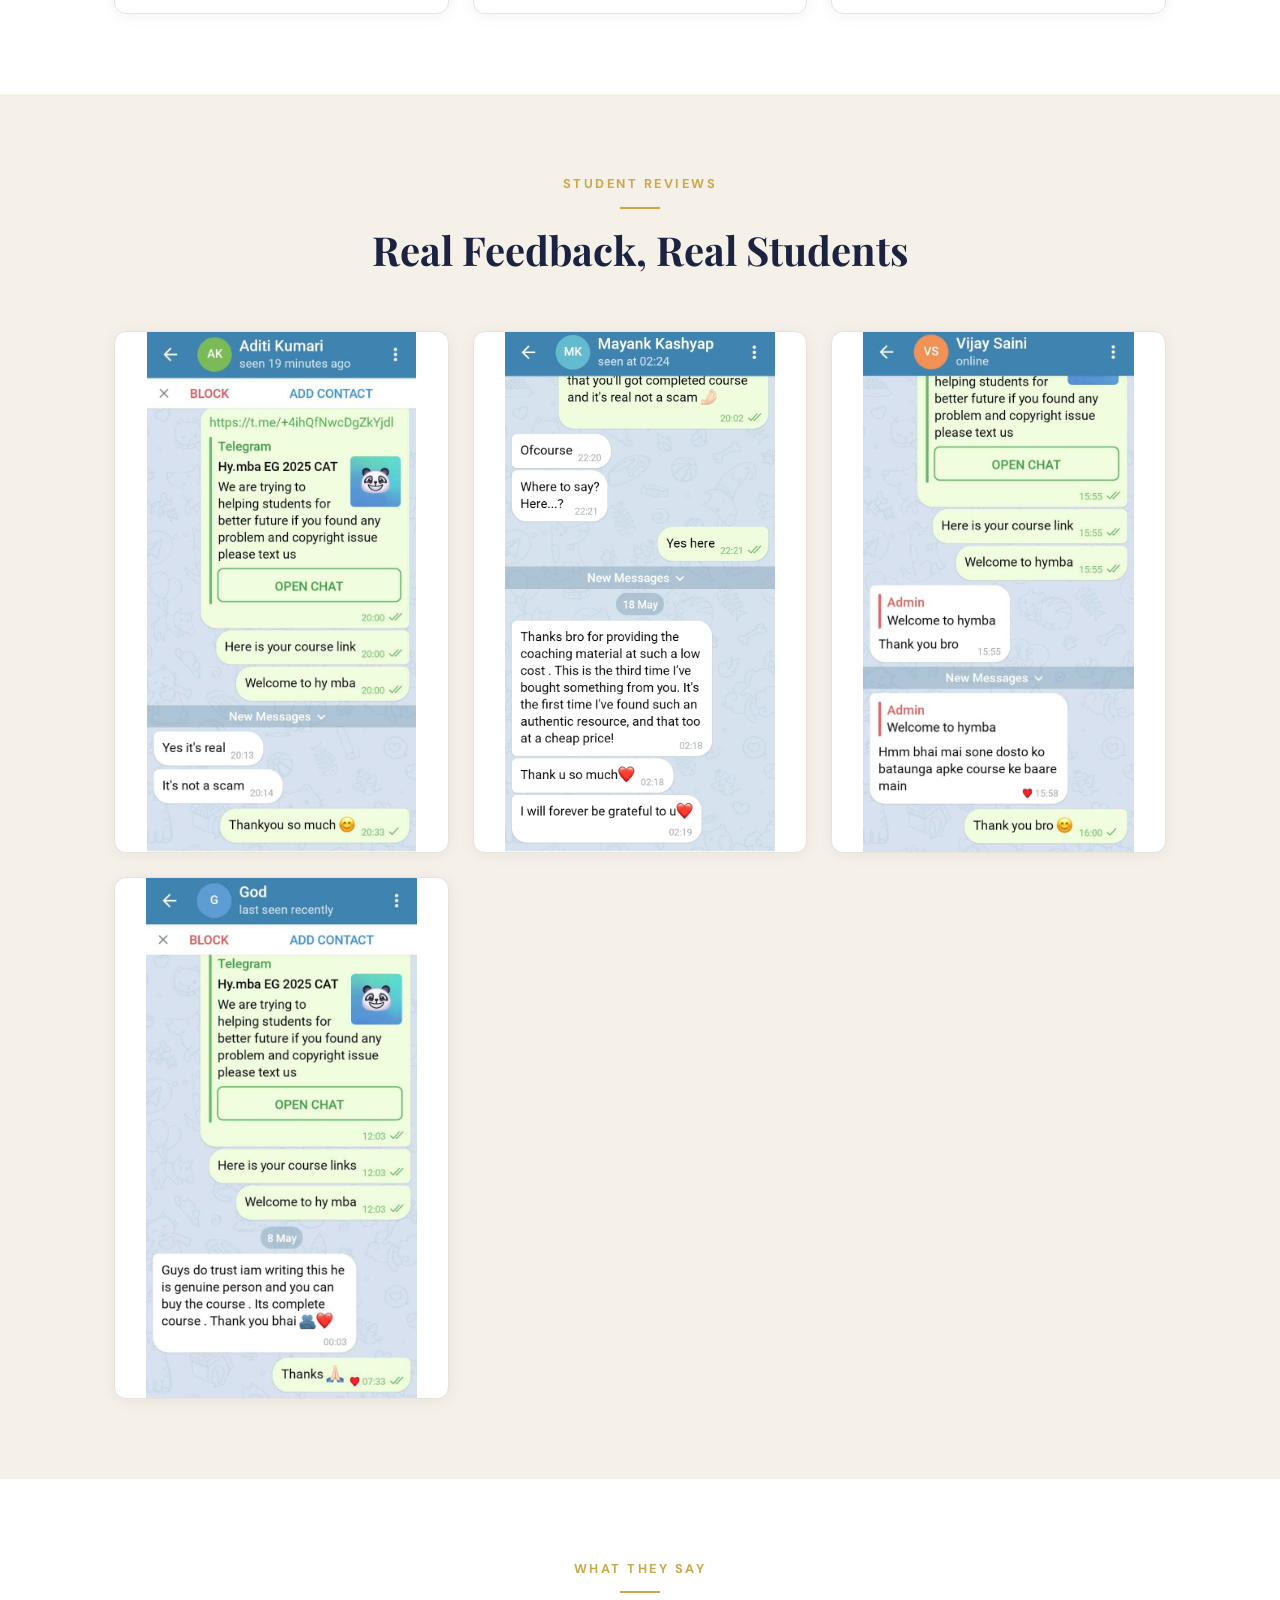
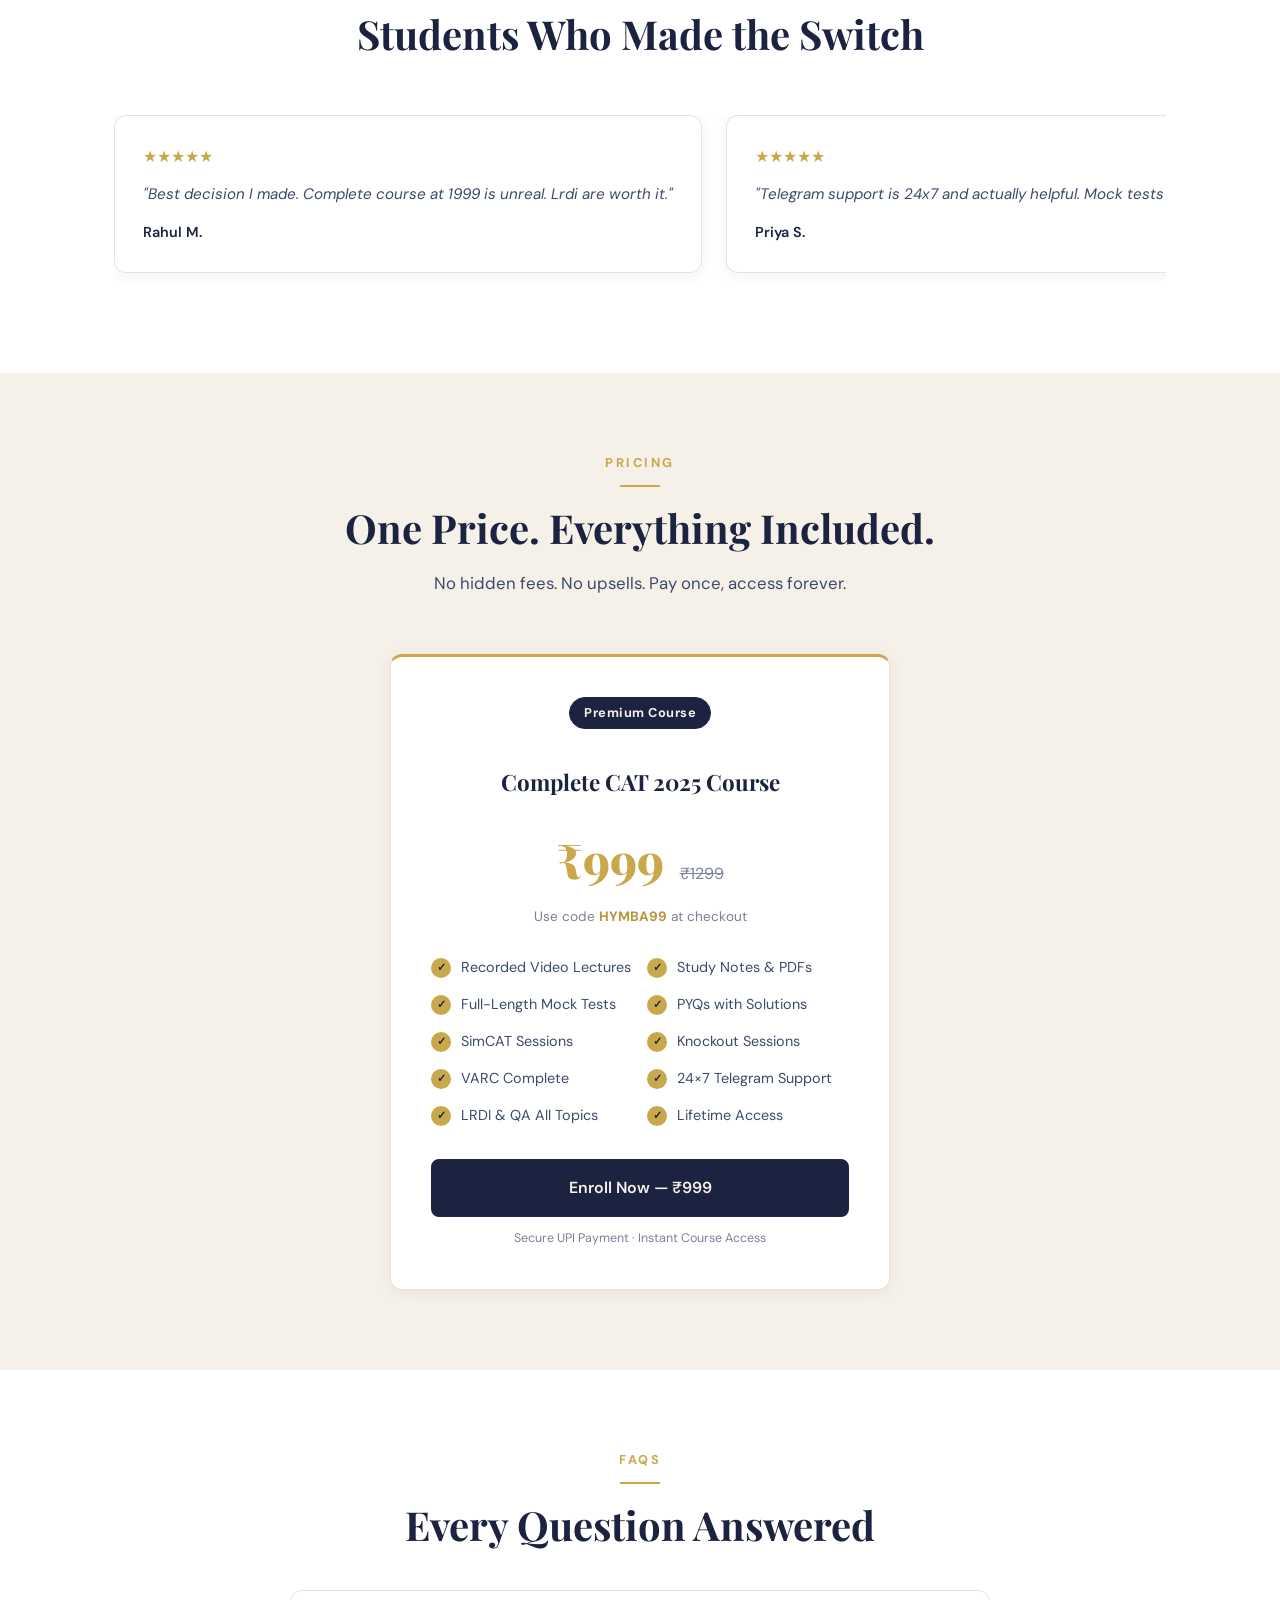
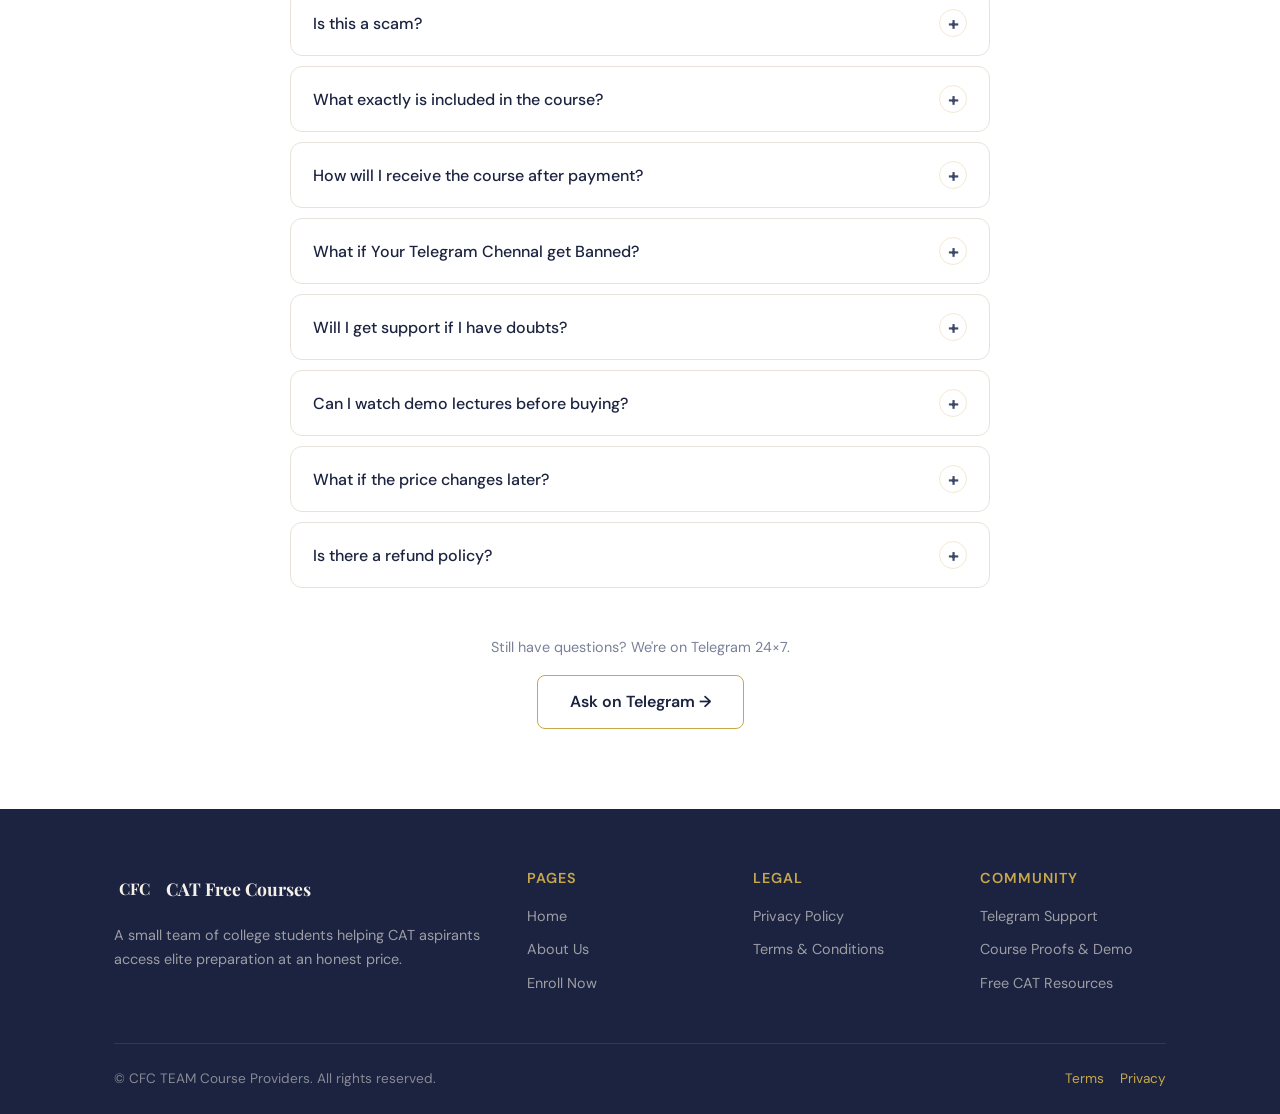
==== commit b79b040c: "Phase 2: Add blog section with first 2 SEO articles (CAT Syllabus 2026, CAT Exam Pattern 2026), upda" ====
--- a/index.html
+++ b/index.html
@@ -45,6 +45,7 @@
     <nav class="site-nav">
       <a href="index.html" class="nav-link active">Home</a>
       <a href="about.html" class="nav-link">About Us</a>
+      <a href="blog/index.html" class="nav-link">CAT Prep Guide</a>
       <a href="index.html#demo" class="nav-link">Demo</a>
       <a href="index.html#faq" class="nav-link">FAQ</a>
     </nav>
@@ -88,6 +89,7 @@
 <div class="mobile-menu" id="mobile-menu">
   <a href="index.html">Home</a>
   <a href="about.html">About Us</a>
+  <a href="blog/index.html">CAT Prep Guide</a>
   <a href="index.html#demo">Demo</a>
   <a href="index.html#faq">FAQ</a>
 </div>
@@ -318,8 +320,8 @@
     <div class="footer-grid">
       <div class="footer-brand">
         <a href="index.html" class="logo" style="margin-bottom:14px;">
-          <div class="logo-mark">HY</div>
-          <span class="logo-text" style="color:var(--cream);">HY MBA</span>
+          <div class="logo-mark">CFC</div>
+          <span class="logo-text" style="color:var(--cream);">CAT Free Courses</span>
         </a>
         <p>A small team of college students helping CAT aspirants access elite preparation at an honest price.</p>
       </div>
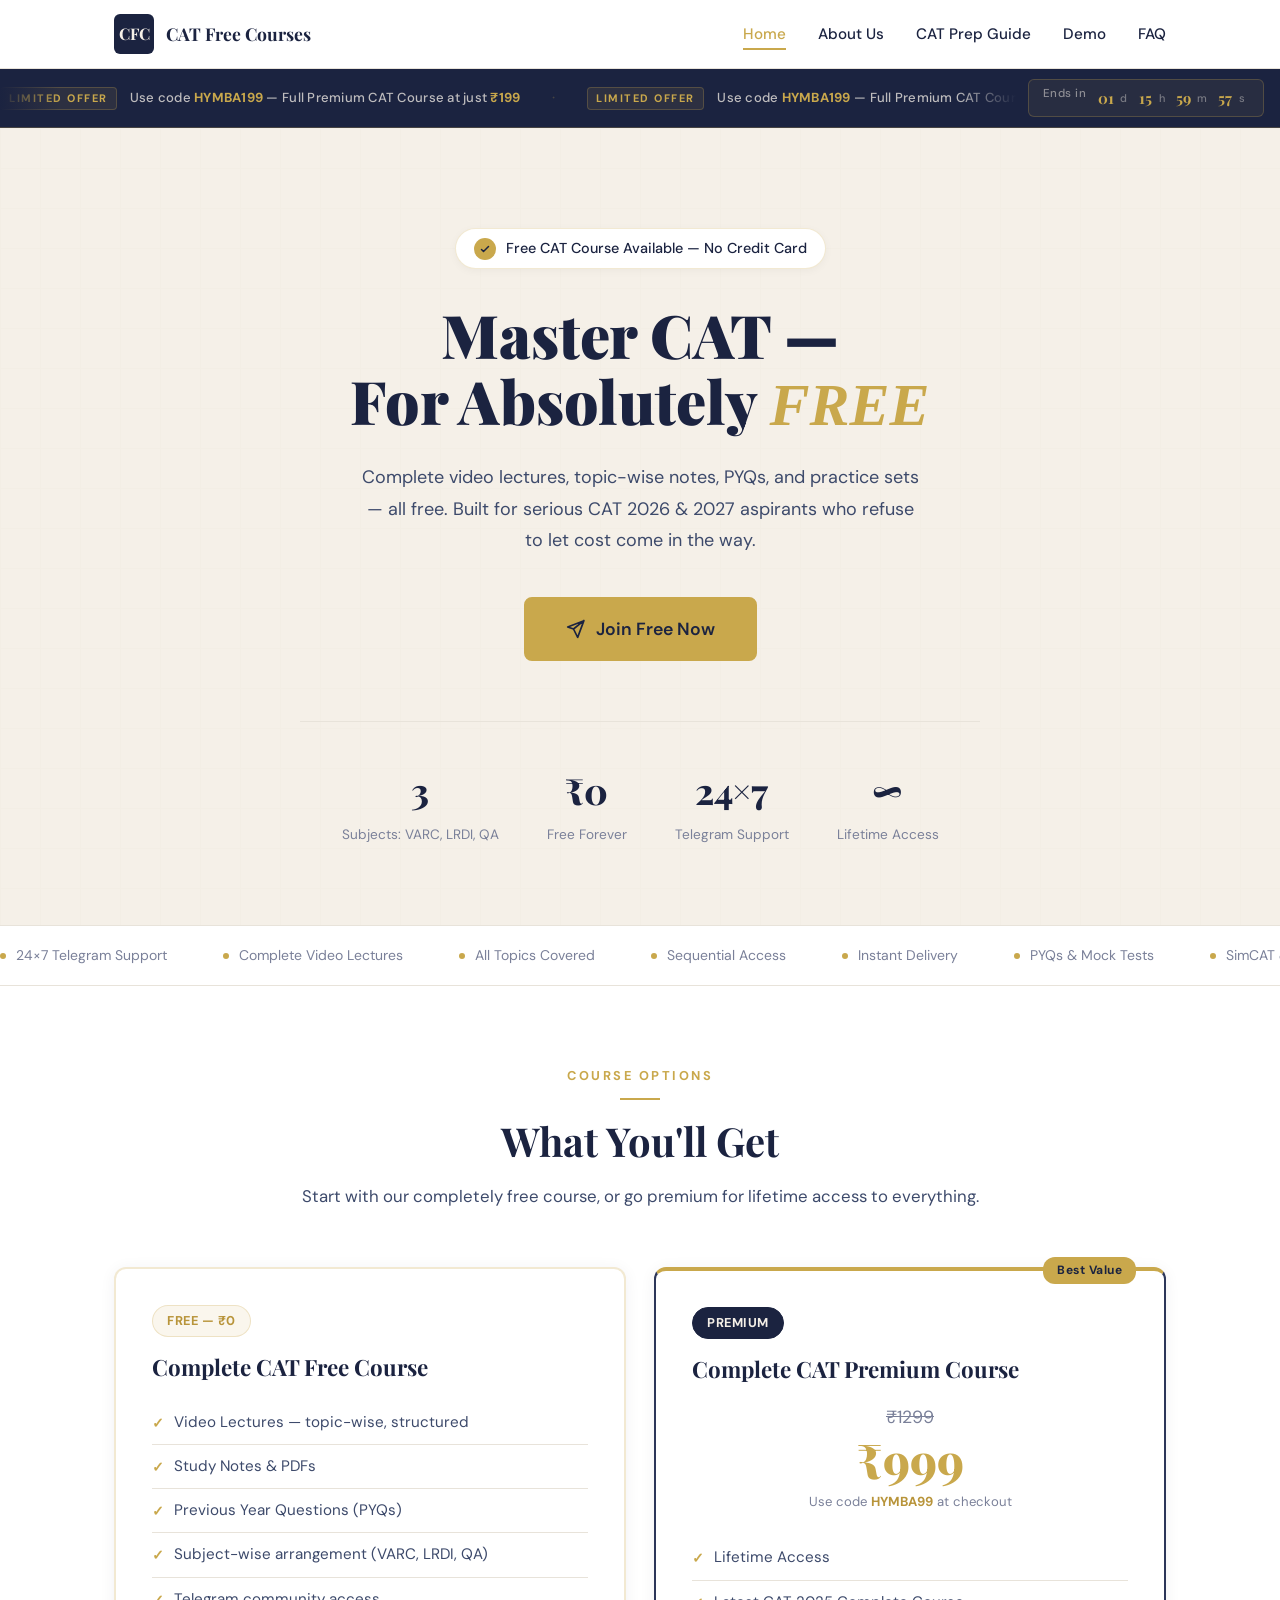
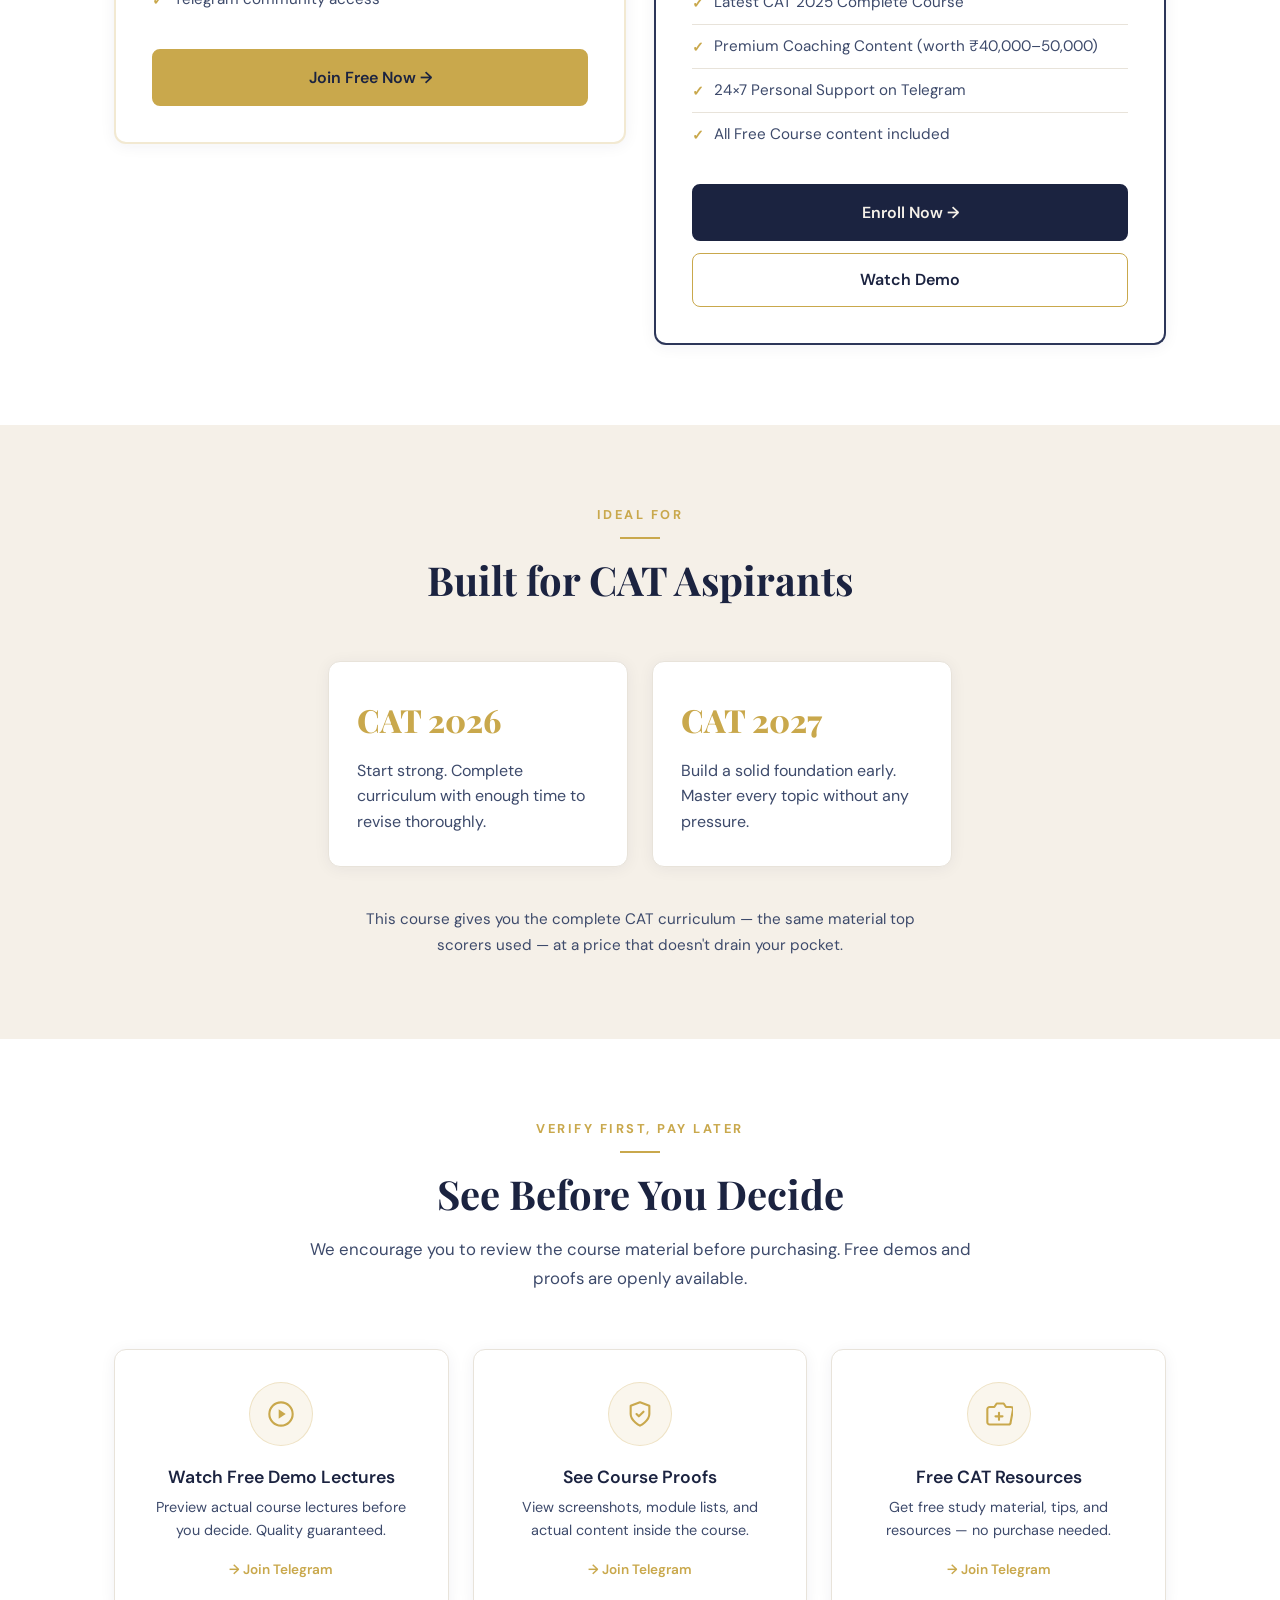
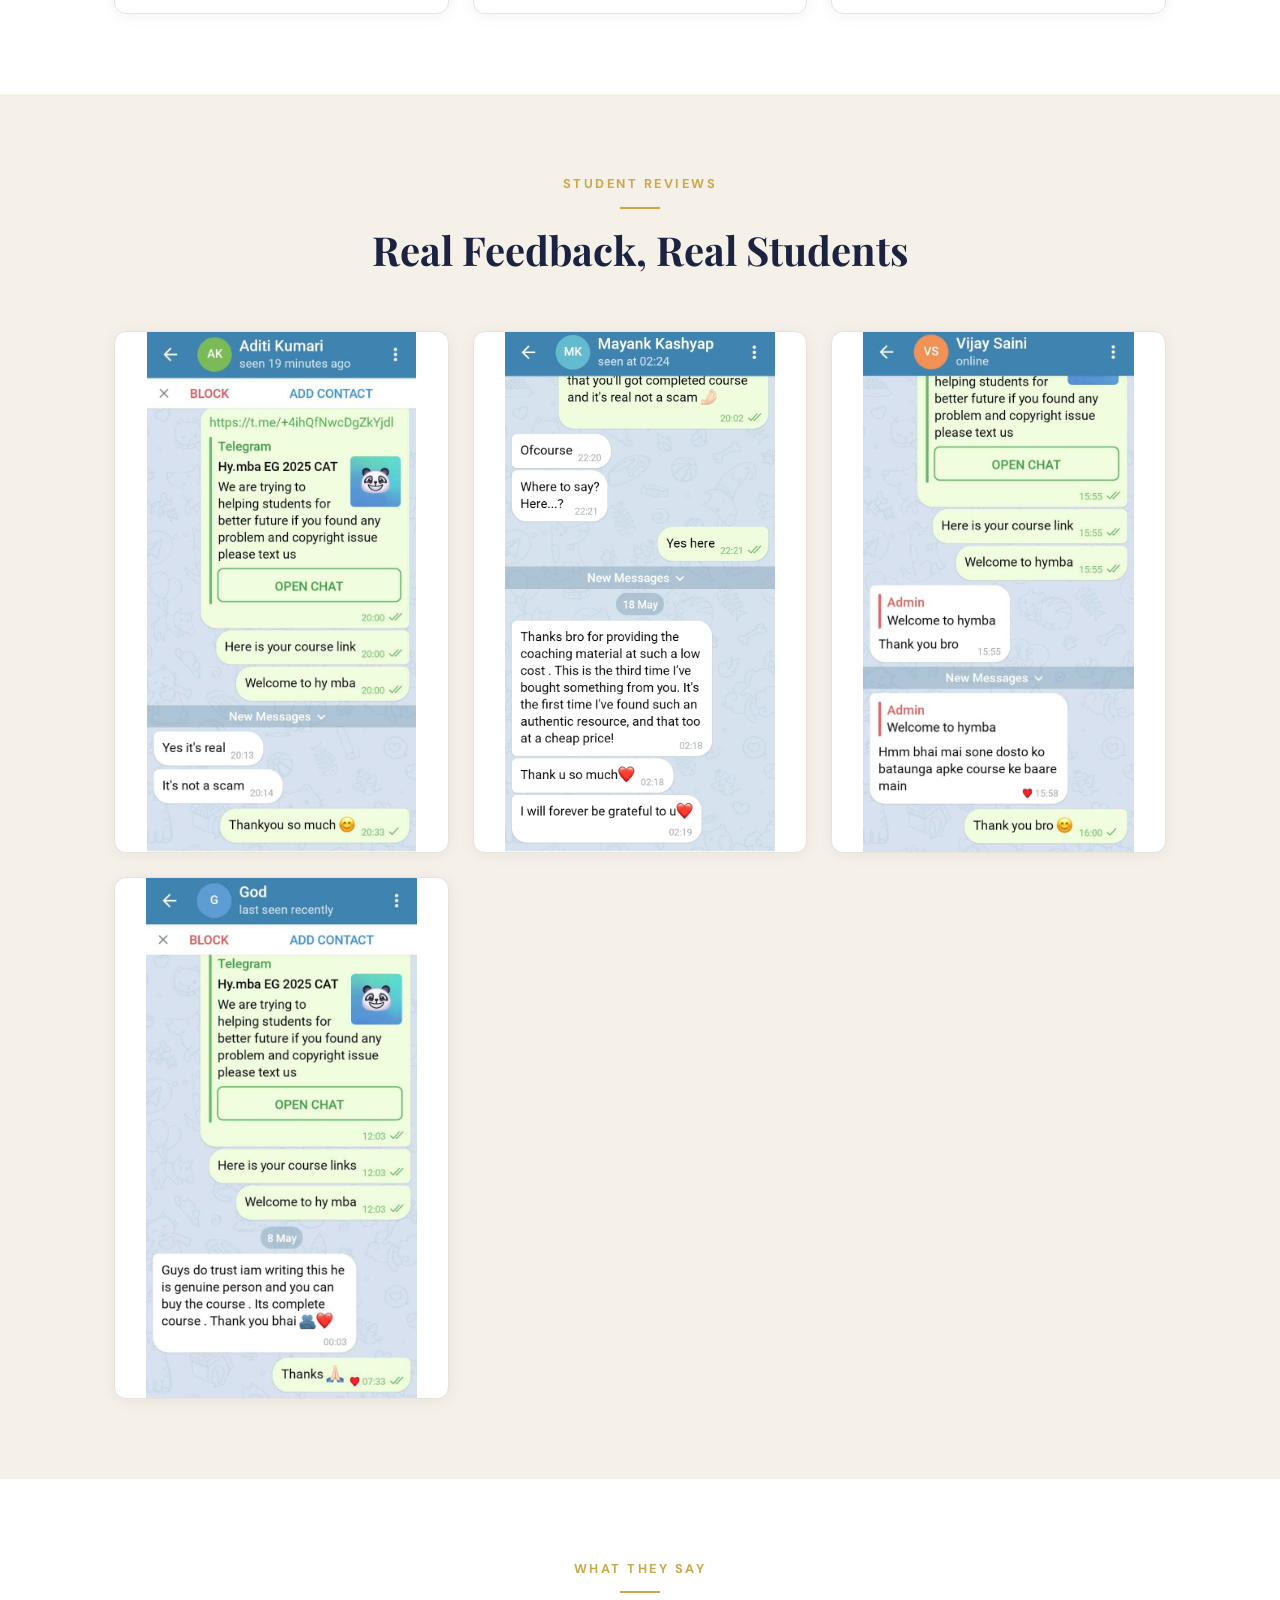
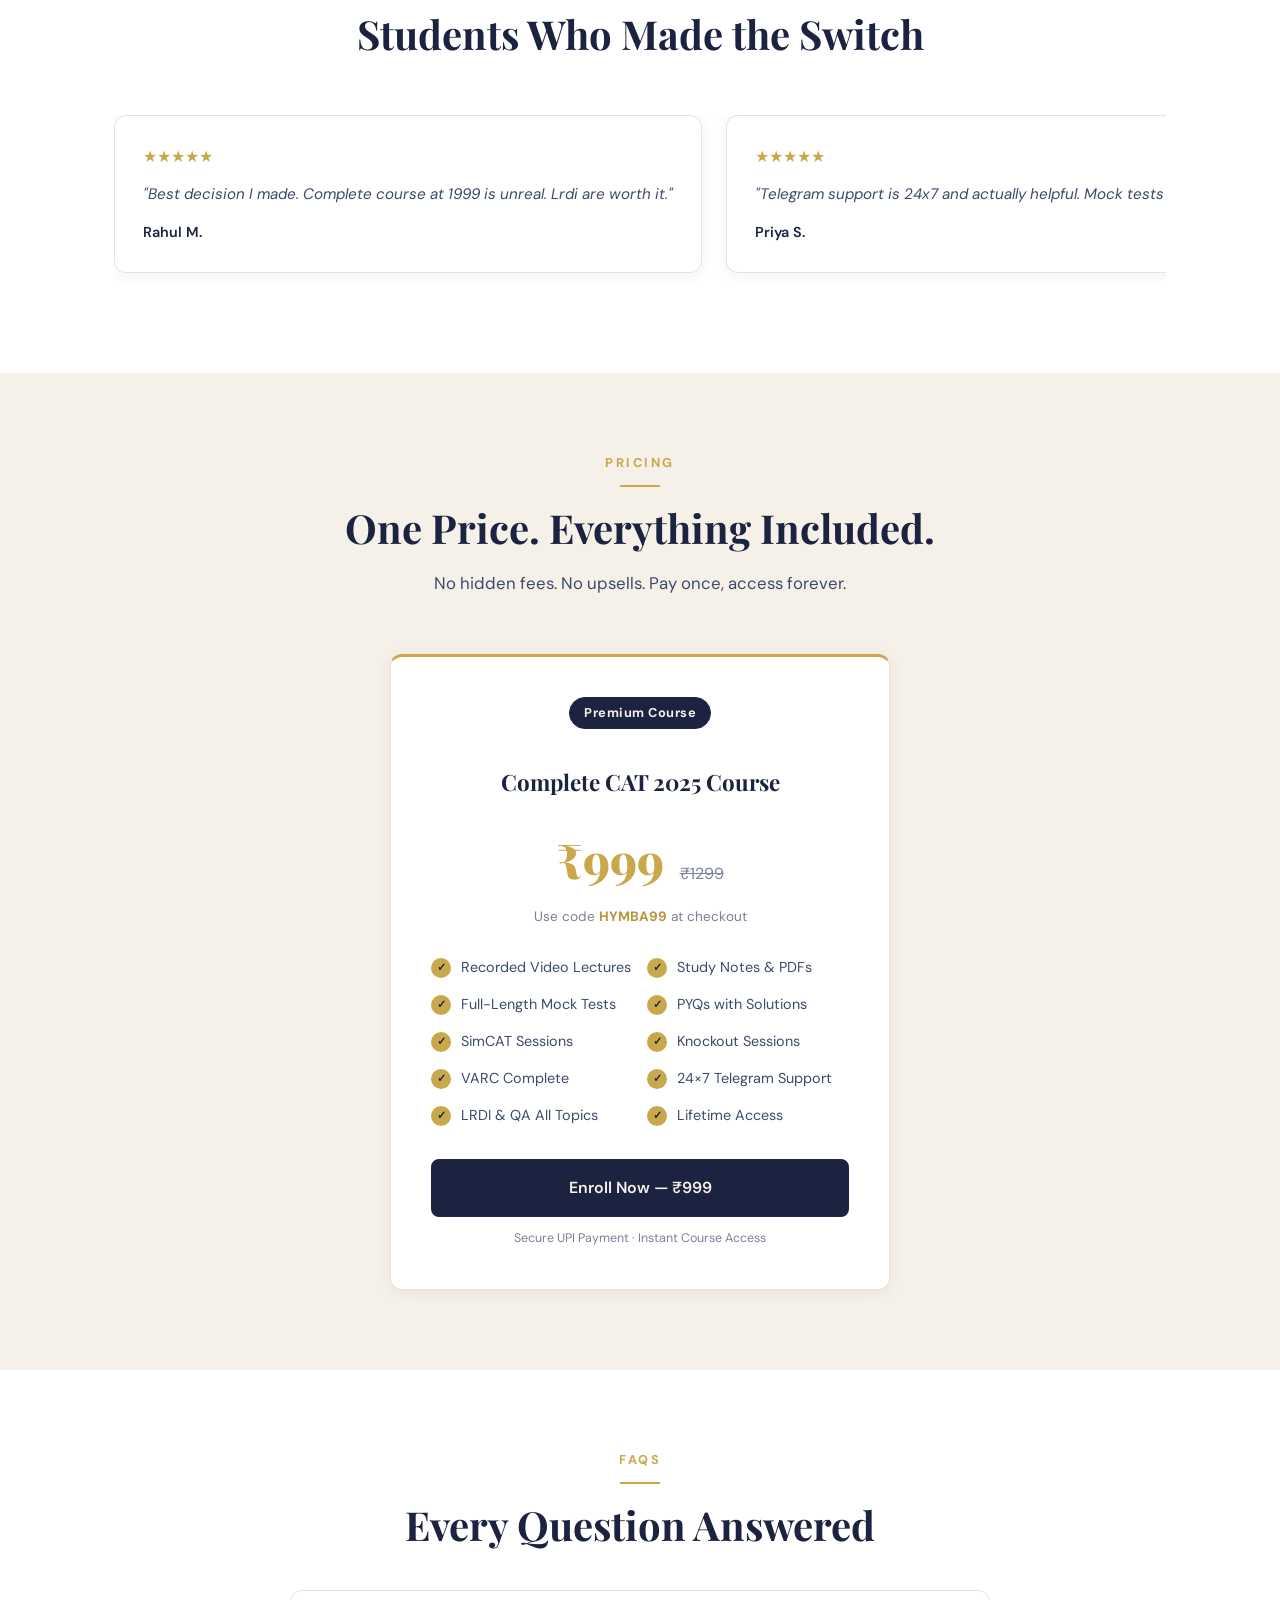
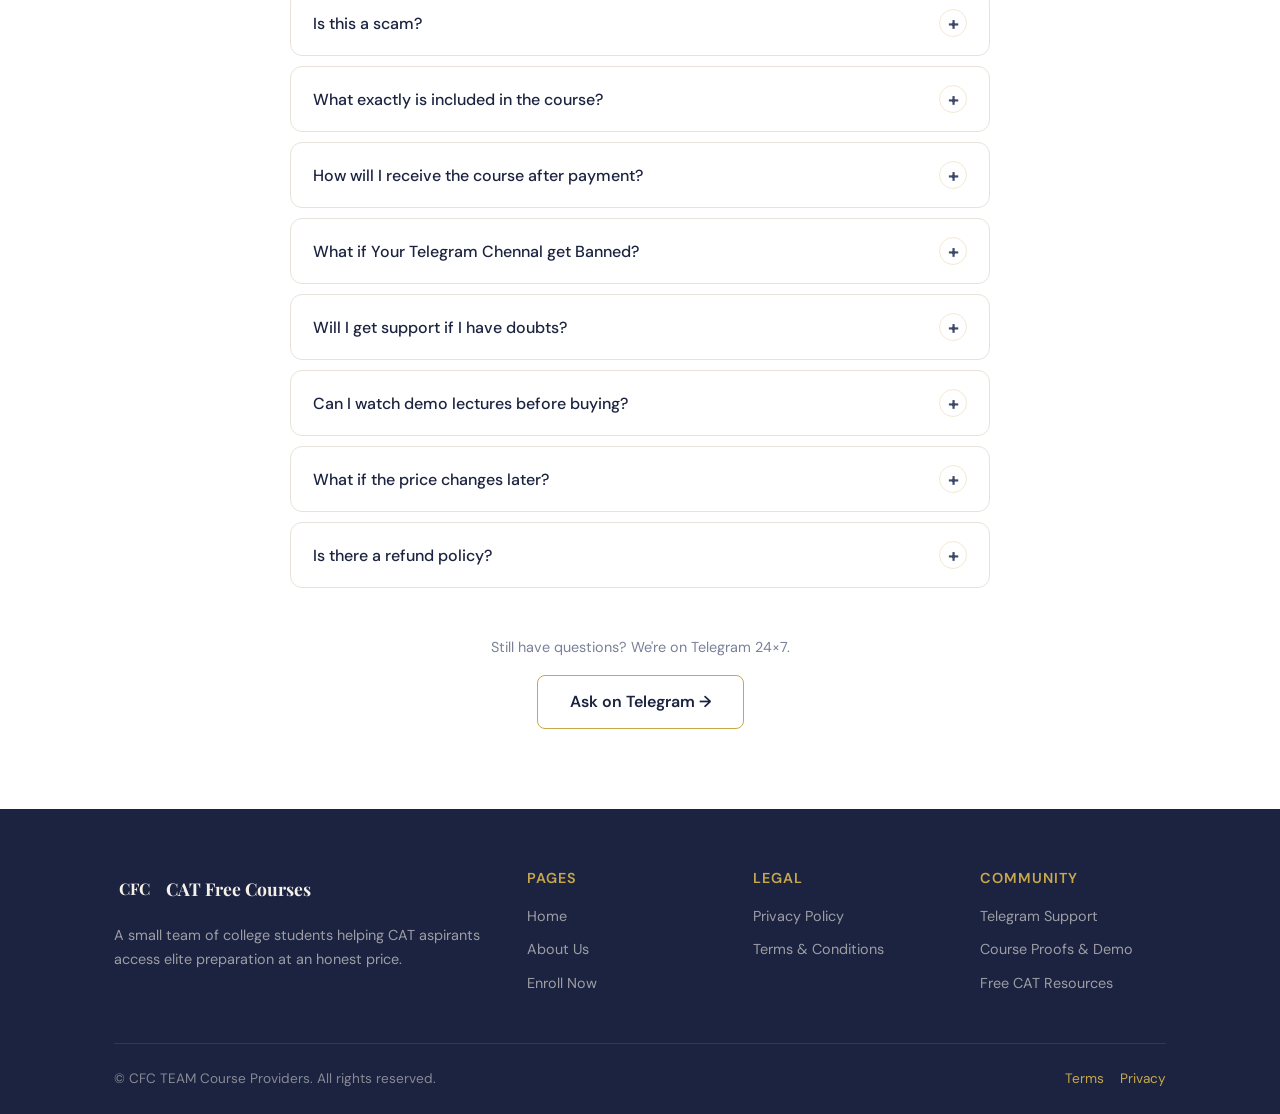
==== commit 720a8fe3: "links updates" ====
--- a/index.html
+++ b/index.html
@@ -177,7 +177,7 @@
           <li><span class="check-icon">✓</span> Subject-wise arrangement (VARC, LRDI, QA)</li>
           <li><span class="check-icon">✓</span> Telegram community access</li>
         </ul>
-        <a href="https://t.me/freecatresourses" class="btn btn-primary btn-full">Join Free Now →</a>
+        <a href="https://t.me/+VkfPnkDrlg9iZjQ9" class="btn btn-primary btn-full">Join Free Now →</a>
       </div>
 
       <!-- Premium Course Card -->
